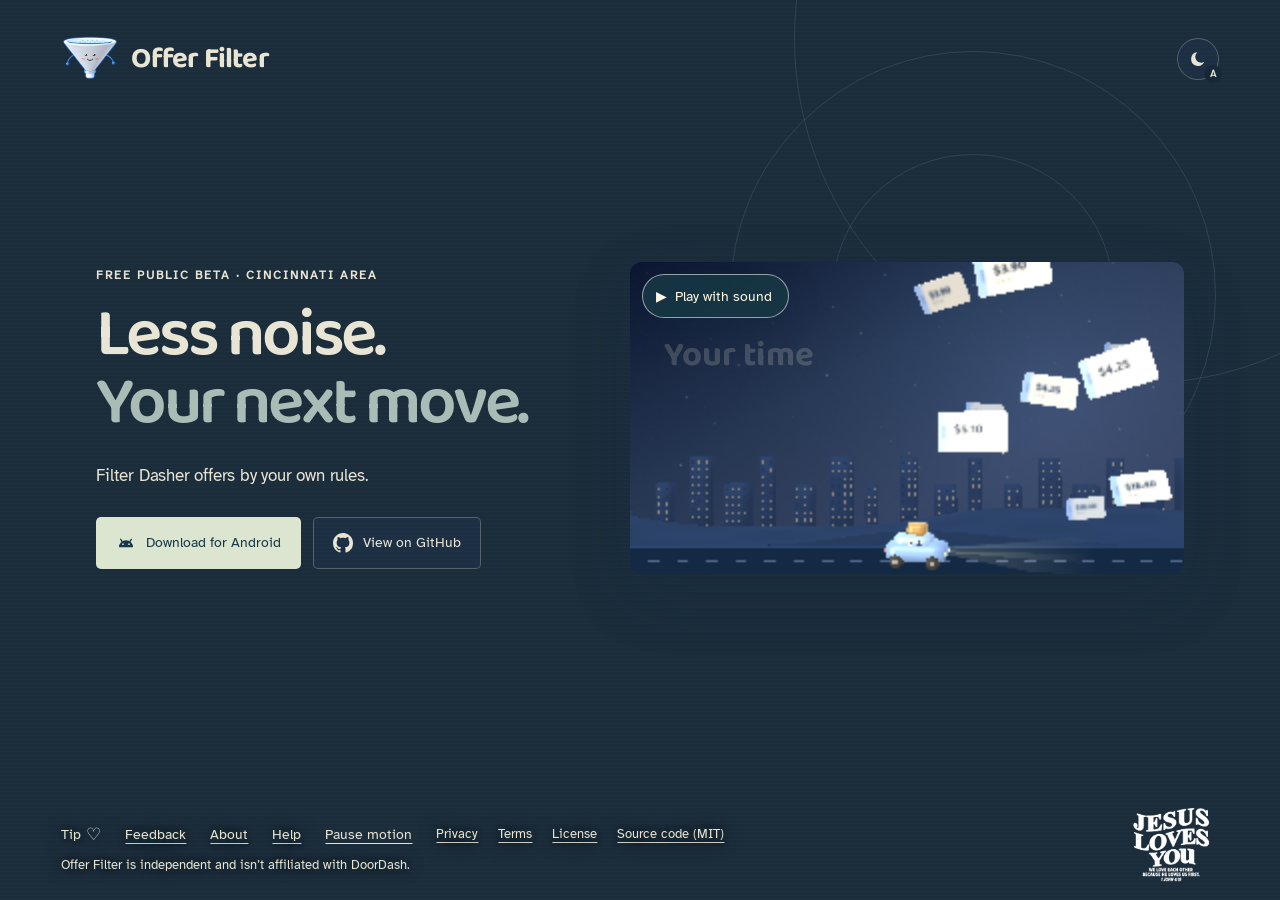
==== index.html @ 4f6131cc "Cache-buster 20261023-096 for 0.6.36 Co-Authored-By: Claude Opus 5.5 (1M context) <noreply@anthropic" ====
<!doctype html>
<html lang="en"><head><meta charset="UTF-8"><meta name="viewport" content="width=device-width,initial-scale=1">
<script>if(location.protocol==='http:'&&/(^|\.)offerfilter\.org$/.test(location.hostname))location.replace('https://offerfilter.org'+location.pathname+location.search+location.hash)</script>
<title>Offer Filter — free Android offer filter for Dashers · Cincinnati beta</title>
<meta name="description" content="Offer Filter is a free, open-source Android app for Dashers: set your minimums and it declines offers below them. Free public beta in the Cincinnati area. Independent; not affiliated with DoorDash.">
<link rel="canonical" href="https://offerfilter.org/">
<meta name="theme-color" content="#efe9db">
<meta property="og:type" content="website">
<meta property="og:site_name" content="Offer Filter">
<meta property="og:locale" content="en_US">
<meta property="og:url" content="https://offerfilter.org/">
<meta property="og:title" content="Offer Filter — a free Android offer filter for Dashers">
<meta property="og:description" content="Set your minimums and it declines Dasher offers below them. Free public beta in the Cincinnati area. Independent; not affiliated with DoorDash.">
<meta property="og:image" content="https://offerfilter.org/assets/film-poster-wide.jpg?v=20261023-096">
<meta property="og:image:type" content="image/jpeg">
<meta property="og:image:width" content="1920">
<meta property="og:image:height" content="1080">
<meta property="og:image:alt" content="The Offer Filter mascot beside its name, offerfilter.org, and a Jesus Loves You emblem.">
<meta name="twitter:card" content="summary_large_image">
<meta name="twitter:title" content="Offer Filter — a free Android offer filter for Dashers">
<meta name="twitter:description" content="Set your minimums and it declines Dasher offers below them. Free public beta in the Cincinnati area.">
<meta name="twitter:image" content="https://offerfilter.org/assets/film-poster-wide.jpg?v=20261023-096">
<meta name="twitter:image:alt" content="The Offer Filter mascot beside its name, offerfilter.org, and a Jesus Loves You emblem.">
<link rel="icon" type="image/png" sizes="32x32" href="assets/favicon-32.png?v=20261023-096"><link rel="icon" type="image/png" sizes="16x16" href="assets/favicon-16.png?v=20261023-096"><link rel="apple-touch-icon" sizes="180x180" href="assets/apple-touch-icon.png?v=20261023-096">
<link rel="preload" href="assets/baloo2-latin.woff2?v=20261023-096" as="font" type="font/woff2" crossorigin><link rel="preload" href="assets/atkinson-hyperlegible-latin.woff2?v=20261023-096" as="font" type="font/woff2" crossorigin><link rel="preload" as="image" href="assets/film-poster-wide.avif?v=20261023-096" type="image/avif" fetchpriority="high" media="(min-width: 601px)"><link rel="preload" as="image" href="assets/film-poster-square.avif?v=20261023-096" type="image/avif" fetchpriority="high" media="(max-width: 600px)">
<link rel="stylesheet" href="style.css?v=20261023-096"></head>
<body>
<script>/* The sky's choice (see page.js) before the first paint, so a night visit never flashes day; the browser's own bars follow. */var m="AUTO",h=new Date().getHours();try{m=localStorage.getItem("offerfilter.theme")||m}catch(e){}if(m==="NIGHT"||m==="SYSTEM"&&matchMedia("(prefers-color-scheme: dark)").matches||m==="AUTO"&&(h<6||h>=18)){document.body.classList.add("night");document.querySelector('meta[name="theme-color"]').content="#102032"}</script>
<main class="world" id="world">
  <canvas id="landscape" aria-hidden="true"></canvas>
  <div class="atmosphere" aria-hidden="true"><i></i><i></i><i></i></div>
  <header><a class="wordmark" href="#" aria-label="Offer Filter home"><img id="brand-mascot" src="assets/mascot-3d.webp?v=20261023-096" width="58" height="58" alt="" decoding="async"><span>Offer Filter</span></a><div class="top-right"><button class="sky-toggle" id="sky-toggle" aria-label="Sky" title="Sky"><svg class="sky-sun" viewBox="0 0 24 24" aria-hidden="true"><circle cx="12" cy="12" r="4" fill="currentColor"/><path d="M12 1v3m0 16v3M1 12h3m16 0h3M4 4l2 2m12 12 2 2M4 20l2-2M18 6l2-2" fill="none" stroke="currentColor" stroke-width="1.5"/></svg><svg class="sky-moon" viewBox="0 0 24 24" aria-hidden="true"><path fill="currentColor" d="M18.84 15.08A7.5 7.5 0 1 1 11.31 4.53A6.5 6.5 0 0 0 18.84 15.08z"/></svg><span class="sky-badge" aria-hidden="true"></span></button><p class="sky-toast" id="sky-toast" role="status" aria-live="polite"></p></div></header>
  <div class="hero-content">
  <section class="intro" aria-labelledby="headline"><p class="eyebrow hero-eyebrow">Free public beta · Cincinnati area</p><h1 id="headline">Less noise.<br><em>Your next move.</em></h1><p class="lede">Filter Dasher offers by your own rules.</p><div class="app-actions"><a id="download-open" class="primary" href="install/"><svg class="icon" viewBox="0 0 24 24" aria-hidden="true"><path fill="currentColor" fill-rule="evenodd" d="M3.6 17a8.4 8.4 0 0 1 16.8 0zM7.35 13.4a1.05 1.05 0 1 0 2.1 0a1.05 1.05 0 1 0-2.1 0zm7.2 0a1.05 1.05 0 1 0 2.1 0a1.05 1.05 0 1 0-2.1 0z"/><path d="M7.2 10.1 5.6 7.5m11.2 2.6 1.6-2.6" fill="none" stroke="currentColor" stroke-width="1.6" stroke-linecap="round"/></svg><span>Download for Android</span></a><a class="source-button" href="https://github.com/Dillxn/dasher-offer-filter" target="_blank" rel="noopener noreferrer"><svg class="icon" viewBox="0 0 16 16" aria-hidden="true"><path fill="currentColor" d="M8 0c4.42 0 8 3.58 8 8a8.013 8.013 0 0 1-5.45 7.59c-.4.08-.55-.17-.55-.38 0-.27.01-1.13.01-2.2 0-.75-.25-1.23-.54-1.48 1.78-.2 3.65-.88 3.65-3.95 0-.88-.31-1.59-.82-2.15.08-.2.36-1.02-.08-2.12 0 0-.67-.22-2.2.82-.64-.18-1.32-.27-2-.27-.68 0-1.36.09-2 .27-1.53-1.03-2.2-.82-2.2-.82-.44 1.1-.16 1.92-.08 2.12-.51.56-.82 1.28-.82 2.15 0 3.06 1.86 3.75 3.64 3.95-.23.2-.44.55-.51 1.07-.46.21-1.61.55-2.33-.66-.15-.24-.6-.83-1.23-.82-.67.01-.27.38.01.53.34.19.73.9.82 1.13.16.45.68 1.31 2.69.94 0 .67.01 1.3.01 1.49 0 .21-.15.45-.55.38A7.995 7.995 0 0 1 0 8c0-4.42 3.58-8 8-8Z"/></svg><span>View on GitHub</span></a></div></section>
  <section id="film-section" class="film-section" aria-label="Offer Filter film">
  <div class="film-stage" id="film-stage"><canvas id="film-canvas" role="img" aria-label="Offer Filter animated film" aria-describedby="film-transcript"></canvas><p class="film-cue" id="film-cue" aria-hidden="true" hidden></p><button id="film-play" class="film-play" aria-label="Play the Offer Filter film"><span aria-hidden="true">▶</span><b>Play film</b></button><div class="film-controls" id="film-controls" hidden><button type="button" data-act="toggle" aria-label="Play film"><svg viewBox="0 0 24 24" aria-hidden="true"><path class="i-play" d="M8 5.5v13l10.5-6.5z"/><path class="i-pause" d="M7 5h3.6v14H7zm6.4 0H17v14h-3.6z"/></svg></button><span class="film-time" id="film-time" aria-hidden="true">0:00 / 0:21</span><input id="film-seek" type="range" min="0" max="21" step="any" value="0" aria-label="Film position"><button type="button" data-act="captions" aria-pressed="false" aria-label="Captions"><span class="cc" aria-hidden="true">CC</span></button><button type="button" data-act="mute" aria-pressed="false" aria-label="Mute"><svg viewBox="0 0 24 24" aria-hidden="true"><path d="M4 9.2v5.6h3.6L12.5 19V5L7.6 9.2z"/><path class="i-sound" d="M15.2 8.6a4.6 4.6 0 0 1 0 6.8M17.6 6.3a7.9 7.9 0 0 1 0 11.4" fill="none" stroke="currentColor" stroke-width="1.8" stroke-linecap="round"/><path class="i-muted" d="m15.5 9.5 5 5m0-5-5 5" fill="none" stroke="currentColor" stroke-width="1.8" stroke-linecap="round"/></svg></button><button type="button" data-act="fullscreen" aria-label="Full screen"><svg viewBox="0 0 24 24" aria-hidden="true"><path class="i-enter" d="M4.5 9.5v-5h5m5 0h5v5m0 5v5h-5m-5 0h-5v-5" fill="none" stroke="currentColor" stroke-width="2"/><path class="i-exit" d="M9.5 4.5v5h-5m15 0h-5v-5m0 15v-5h5m-15 0h5v5" fill="none" stroke="currentColor" stroke-width="2"/></svg></button></div><noscript><video controls playsinline preload="none" poster="assets/film-poster-wide.jpg?v=20261023-096" width="1920" height="1080" aria-label="Offer Filter animated film"><source src="assets/offer-filter-landscape.mp4?v=20261023-096" type="video/mp4"><track kind="captions" src="assets/film-captions.vtt?v=20261023-096" srclang="en" label="English">Your browser cannot play this film. <a href="assets/offer-filter-landscape.mp4?v=20261023-096">Download the MP4.</a></video></noscript></div>
  <p id="film-transcript" class="visually-hidden">Narration: Your time matters. Set your minimums. Offer Filter declines the offers below them. You choose the good ones. See every offer in perspective. Find your next move. Free and open source. Picture: the Offer Filter app on a phone, drawn from its source with invented offers. A finger raises the per-mile minimum, three low offers are declined, a good one passes with an alert, its ticket opens from the skyline of recent offers, and at dawn the area map shows where offers paid best.</p>
  <audio id="film-audio" preload="none"><source src="assets/film-soundtrack.webm?v=20261023-096" type="audio/webm; codecs=opus"><source src="assets/film-soundtrack.m4a?v=20261023-096" type="audio/mp4"></audio>
</section>
  </div>
  <footer><div class="footer-text"><nav class="footer-links" aria-label="Support"><a id="tip-open" class="tip-link" href="#tip">Tip <span aria-hidden="true">♡</span></a><a id="feedback-open" class="quiet-link" href="#feedback">Feedback</a><a id="about-open" class="quiet-link" href="#about">About</a><a id="help-open" class="quiet-link" href="#help">Help</a><button id="motion-toggle" class="quiet-link" type="button" aria-pressed="false">Pause motion</button></nav><nav class="legal-links" aria-label="Legal and source"><a href="privacy/">Privacy</a><a href="terms/">Terms</a><a href="license/">License</a><a href="https://github.com/Dillxn/dasher-offer-filter">Source code (MIT)</a></nav><p class="independent">Offer Filter is independent and isn’t affiliated with DoorDash.</p></div><a class="signature" href="https://jesuslovesyou.xyz/" target="_blank" rel="noopener"><img src="assets/jesus-loves-you-emblem-560.png?v=20261023-096" crossorigin="anonymous" width="560" height="442" alt="Jesus Loves You. We love each other because He loves us first. 1 John 4:19."></a></footer>
</main>
<dialog id="tip-dialog" aria-labelledby="tip-title"><div class="dialog-top"><span class="eyebrow">Goodwill, always optional</span><button class="close" type="button" data-close aria-label="Close tips">×</button></div><div class="heart" aria-hidden="true">♡</div><h2 id="tip-title">A little thanks<br>goes a long way.</h2><p>If the app helps your day, you can leave Dillon a tip. The app stays free either way.</p><div class="tip-options"><a href="https://cash.app/$JesusLovesYou0808" target="_blank" rel="noopener"><b><svg class="pay-icon" viewBox="0 0 24 24" aria-hidden="true"><rect x="4" y="3" width="16" height="18" fill="#fff"/><path fill="#00D632" d="M23.59 3.475a5.1 5.1 0 00-3.05-3.05c-1.31-.42-2.5-.42-4.92-.42H8.36c-2.4 0-3.61 0-4.9.4a5.1 5.1 0 00-3.05 3.06C0 4.765 0 5.965 0 8.365v7.27c0 2.41 0 3.6.4 4.9a5.1 5.1 0 003.05 3.05c1.3.41 2.5.41 4.9.41h7.28c2.41 0 3.61 0 4.9-.4a5.1 5.1 0 003.06-3.06c.41-1.3.41-2.5.41-4.9v-7.25c0-2.41 0-3.61-.41-4.91zm-6.17 4.63l-.93.93a.5.5 0 01-.67.01 5 5 0 00-3.22-1.18c-.97 0-1.94.32-1.94 1.21 0 .9 1.04 1.2 2.24 1.65 2.1.7 3.84 1.58 3.84 3.64 0 2.24-1.74 3.78-4.58 3.95l-.26 1.2a.49.49 0 01-.48.39H9.63l-.09-.01a.5.5 0 01-.38-.59l.28-1.27a6.54 6.54 0 01-2.88-1.57v-.01a.48.48 0 010-.68l1-.97a.49.49 0 01.67 0c.91.86 2.13 1.34 3.39 1.32 1.3 0 2.17-.55 2.17-1.42 0-.87-.88-1.1-2.54-1.72-1.76-.63-3.43-1.52-3.43-3.6 0-2.42 2.01-3.6 4.39-3.71l.25-1.23a.48.48 0 01.48-.38h1.78l.1.01c.26.06.43.31.37.57l-.27 1.37c.9.3 1.75.77 2.48 1.39l.02.02c.19.2.19.5 0 .68z"/></svg>Cash App</b><span>$JesusLovesYou0808 ↗</span></a><a href="https://venmo.com/dillonriecke?txn=pay&amp;note=Thanks%20for%20Offer%20Filter" target="_blank" rel="noopener"><b><svg class="pay-icon" viewBox="0 0 24 24" aria-hidden="true"><rect width="24" height="24" rx="5.4" fill="#008CFF"/><path fill="#fff" d="M13.43 5.89C13.71 6.48 13.89 7.19 13.89 8.23C13.89 10.14 12.54 12.94 11.44 14.72L10.26 5.31L5.41 5.77L7.64 19.00L13.17 19.00C15.60 15.82 18.59 11.29 18.59 7.80C18.59 6.71 18.36 5.84 17.85 5.00L13.43 5.89Z"/></svg>Venmo</b><span>@dillonriecke ↗</span></a></div><p class="fine-print">Choose an amount in the payment app. Nothing is automatic, recurring, or counted per order.</p></dialog>
<dialog id="about-dialog" aria-labelledby="about-title"><div class="dialog-top"><span class="eyebrow">Offer Filter</span><button class="close" type="button" data-close aria-label="Close About">×</button></div><h2 id="about-title">You set the pace.</h2><p>Offer Filter is a free Android companion for Dashers. Set three minimums (pay per stop, pay per mile and pay per hour of Dasher’s time estimate) and, if you like, the most stops you’ll take. It declines offers below them and leaves the rest to you. One small companion for a long shift.</p><p>New in 0.6: Autopilot is on by default and moves how much of your minimums an offer must pay, from how often offers arrive, what they pay for your time and the acceptance-rate goal you choose. Offers it lets through below your minimums are always yours to decide. Offers you accept can raise learned minimums on top of yours, and Adopt makes them your own.</p><p>Free and open source under the MIT License. <a href="https://github.com/Dillxn/dasher-offer-filter">Source code (MIT)</a> · <a href="license/">License</a> · <a href="https://github.com/Dillxn/offer-filter-site">Website source</a>. Tips are always optional.</p><p>The film uses invented offers to show the idea. It isn’t a recording of a verified phone run, an earnings promise, or a claim about DoorDash’s offer algorithm.</p><p class="fine-print">A public beta, still being tested on real phones. Behavior can change with Android and Dasher updates. Offer Filter is independent and isn’t affiliated with DoorDash. No safety or accessibility certification is claimed.</p></dialog>
<dialog id="help-dialog" aria-labelledby="help-title"><div class="dialog-top"><span class="eyebrow">Android 15+ · public beta</span><button class="close" type="button" data-close aria-label="Close Help">×</button></div><h2 id="help-title">Start while parked.</h2><p>No account is needed to download the app, get its updates, or send feedback.</p><ol class="setup-steps"><li><a href="install/">Install Offer Filter</a>. The guide walks through Chrome’s download warning, Play Protect, Samsung’s Auto Blocker (on a Galaxy it can come first) and Android’s “Restricted setting” (on newer Galaxy phones, “App was denied access”).</li><li>Open Offer Filter and read the notice, including the acceptance-rate and account risks. Choose <strong>I understand and accept</strong> only if you agree.</li><li>Follow setup, one step at a time: <strong>Turn on screen reading</strong> (Android 13 and later blocks it the first time; setup then shows <strong>Allow restricted settings</strong>), <strong>Turn on background offers</strong>, <strong>Allow alerts</strong> and, if you like, the map’s location. Updates ask for <strong>Allow updates</strong> once one is ready. About a day later Android may remind you once that Offer Filter can view and control your screen; that’s expected.</li><li>Setup ends with <strong>Start with typical minimums</strong>: <strong>Start auto-decline</strong>, or <strong>Set my own</strong> and set three minimums on the constellation: pay per stop, pay per mile and pay per hour, plus max stops if you like. Autopilot is on already with pay first, its suggested goal, and the first time you turn auto-decline on with the mascot it asks once <strong>What matters more?</strong> Pay first (suggested), or protect your acceptance rate at 70% or more (a top tier) or 50% or more (a tier). Long-press its <strong>Auto</strong> chip to change that later, or tap it to turn Autopilot off. Dash in <strong>Earn per Offer</strong>; Earn by Time isn’t supported in this beta.</li><li>Drive with Dasher full screen and Offer Filter’s tab, or Google Maps or Waze full screen with Peek. Tap the tab to come back to Offer Filter; the same tab there goes back to Dasher.</li></ol><p>Peek waits for Dasher to show a background offer, and if one dings while your phone is locked, unlock within 40 seconds and it checks it. During a dash with auto-decline on, your screen doesn’t time out, whatever app is in front; it’s never woken or unlocked, and the power button still turns it off.</p><h3>Something isn’t right?</h3><p>In Offer Filter, tap the mascot on its home screen to pause: paused, Offer Filter still shows each offer’s score but taps nothing. Turn off Auto-accept if you turned it on, and use Dasher directly. To stop it reading Dasher, turn off Offer Filter’s accessibility and notification access in Android settings.</p><p><a id="help-feedback-open" class="secondary feedback-button" href="#feedback">Send feedback</a></p><p class="contact-line">A privacy, data deletion or security request that needs an answer? Email <a href="mailto:privacy@offerfilter.org">privacy@offerfilter.org</a>. Unlike feedback, email isn’t anonymous.</p><p class="fine-print">A beta, not a guarantee of reliability. Autopilot’s acceptance-rate goal is a best effort, not a promise. Never handle your phone while driving. <a href="privacy/">Privacy</a> · <a href="terms/">Terms</a> · <a href="license/">License</a></p></dialog>
<dialog id="feedback-dialog" aria-labelledby="feedback-title" aria-describedby="feedback-intro"><div class="dialog-top"><span class="eyebrow">No account needed</span><button class="close" type="button" data-close aria-label="Close feedback">×</button></div><h2 id="feedback-title">Tell us what happened.</h2><p id="feedback-intro">No account needed: no name, no email. Please leave out customer names, addresses, and any payment, account or password details. There’s no reply address, so we can’t answer directly.</p><form id="feedback-form" class="feedback-form" novalidate><label for="feedback-category">Type</label><select id="feedback-category" name="category"><option value="general">General</option><option value="bug">Something went wrong</option><option value="update">Installing or updating</option><option value="ux">Setup or ease of use</option><option value="feature">An idea</option><option value="privacy">Privacy</option><option value="other">Other</option></select><label for="feedback-message">Message</label><textarea id="feedback-message" name="message" maxlength="4000" rows="6" required aria-describedby="feedback-hint feedback-count" placeholder="What happened, and what did you expect?"></textarea><p class="feedback-meta"><span id="feedback-hint">Your phone model and Android version help.</span><span id="feedback-count">0 / 4,000</span></p><button id="feedback-submit" class="primary feedback-submit" type="submit">Send feedback</button><p id="feedback-status" class="feedback-status" role="status" aria-live="polite"></p></form><p class="fine-print">The site sends only the type and message above, marked as coming from the website. Feedback is kept for 90 days. It may be reviewed by the developer with the help of AI assistants such as Anthropic’s Claude or OpenAI’s ChatGPT/Codex. Your IP address isn’t stored with your feedback, though Supabase and network providers handle ordinary connection data. <a href="privacy/#this-website">Privacy</a></p></dialog>
<script src="scene.js?v=20261023-096"></script><script src="player.js?v=20261023-096"></script><script src="page.js?v=20261023-096"></script>
</body></html>
---- style.css ----
@font-face{font-family:"Baloo 2";src:url(assets/baloo2-latin.woff2?v=20261023-096) format("woff2");font-weight:400 800;font-display:swap;unicode-range:U+0000-00FF,U+0131,U+0152-0153,U+02BB-02BC,U+02C6,U+02DA,U+02DC,U+2000-206F,U+2074,U+20AC,U+2122,U+2190-2199,U+2212,U+2215,U+FEFF,U+FFFD}
@font-face{font-family:"Atkinson Hyperlegible";src:url(assets/atkinson-hyperlegible-latin.woff2?v=20261023-096) format("woff2");font-weight:400;font-display:swap;unicode-range:U+0000-00FF,U+0131,U+0152-0153,U+02BB-02BC,U+02C6,U+02DA,U+02DC,U+2000-206F,U+2074,U+20AC,U+2122,U+2190-2199,U+2212,U+2215,U+FEFF,U+FFFD}
/* Roboto draws the app's own words inside the film's phone; no element uses it, so it loads only when the film does. */
@font-face{font-family:Roboto;src:url(assets/roboto-latin-400.woff2?v=20261023-096) format("woff2");font-weight:400;font-display:swap;unicode-range:U+0000-00FF,U+0131,U+0152-0153,U+02BB-02BC,U+02C6,U+02DA,U+02DC,U+2000-206F,U+2074,U+20AC,U+2122,U+2190-2199,U+2212,U+2215,U+FEFF,U+FFFD}
@font-face{font-family:Roboto;src:url(assets/roboto-latin-500.woff2?v=20261023-096) format("woff2");font-weight:500;font-display:swap;unicode-range:U+0000-00FF,U+0131,U+0152-0153,U+02BB-02BC,U+02C6,U+02DA,U+02DC,U+2000-206F,U+2074,U+20AC,U+2122,U+2190-2199,U+2212,U+2215,U+FEFF,U+FFFD}
*{box-sizing:border-box}
html{color-scheme:light}
html:has(>body.night){color-scheme:dark}
body{margin:0;background:#ece7dc;color:#263d46;font-family:"Atkinson Hyperlegible",Arial,sans-serif;--ink:#233f48;--line:rgba(34,62,73,.22);--halo:#dfe0cf}
button,a{-webkit-tap-highlight-color:transparent}
button{font:inherit;color:inherit;cursor:pointer}
a{color:inherit}
:focus-visible{outline:3px solid #1b3640;outline-offset:3px;box-shadow:0 0 0 3px #fffaf0}
.night :focus-visible{outline-color:#ffe2a8;box-shadow:0 0 0 3px #142231}
button:disabled{cursor:wait}
.visually-hidden{position:absolute;width:1px;height:1px;margin:-1px;padding:0;overflow:hidden;clip-path:inset(50%);white-space:nowrap;border:0}

/* One illustrated world: the scenery canvas behind a header, a single hero and the footer. */
.world{position:relative;isolation:isolate;overflow:hidden;display:flex;flex-direction:column;min-height:100vh;min-height:100svh;padding:30px 4.8% 18px;background:#e7e7dd}
#landscape{position:absolute;inset:0;width:100%;height:100%;z-index:-2;opacity:0;transition:opacity .9s ease}
#landscape.drawn{opacity:1}
/* The scenery's paper grain: faint lines every 4 px, a still layer over the moving picture. */
.world::before{content:"";position:absolute;inset:0;z-index:-1;pointer-events:none;background:repeating-linear-gradient(to bottom,transparent 0 3px,rgba(116,105,81,.06) 3px 4px)}
.atmosphere{position:absolute;inset:0;z-index:-1;pointer-events:none;overflow:hidden;mix-blend-mode:soft-light}
.atmosphere i{position:absolute;border:1px solid rgba(255,255,255,.36);border-radius:50%;animation:drift 16s ease-in-out infinite}
.atmosphere i:nth-child(1){width:54vw;height:54vw;right:-16vw;top:-24vw}
.atmosphere i:nth-child(2){width:38vw;height:38vw;right:5vw;top:4vw;animation-delay:-5s}
.atmosphere i:nth-child(3){width:22vw;height:22vw;right:13vw;top:12vw;animation-delay:-11s}
@keyframes drift{50%{transform:translate3d(-1.5vw,2vw,0) scale(1.035)}}
.motion-paused .atmosphere i{animation-play-state:paused}

header{position:relative;z-index:2;flex:none;display:flex;align-items:center;justify-content:space-between}
.wordmark{display:flex;align-items:center;gap:12px;text-decoration:none;font-family:"Baloo 2",Arial,sans-serif;font-size:29px;font-weight:700;letter-spacing:-.8px}
.wordmark img{width:58px;height:58px;flex:none}
.top-right{position:relative;display:flex;align-items:center;gap:26px}
/* The sky button, as the app's: the sky's own sun or moon shows through it (its own icons stand in without the 3D sky),
   and a small badge marks Auto (A) and System (S). */
.sky-toggle{position:relative;width:42px;height:42px;display:grid;place-items:center;padding:0;background:rgba(250,246,235,.42);border:1px solid var(--line);border-radius:50%;transition:transform .35s,background .35s,box-shadow .35s}
.sky-toggle:hover{transform:rotate(12deg) scale(1.06)}
.sky-toggle svg{grid-area:1/1;width:22px;height:22px;transition:opacity .9s ease}
.sky-moon,.night .sky-sun{display:none}
.night .sky-moon{display:block}
.sky-3d .sky-toggle{background:transparent}
.sky-3d .sky-toggle svg{opacity:0}
.sky-3d .sky-toggle:hover{transform:none;box-shadow:0 0 0 6px rgba(255,236,190,.28)}
.night.sky-3d .sky-toggle{background:transparent}
.night.sky-3d .sky-toggle:hover{box-shadow:0 0 0 6px rgba(233,221,184,.16)}
.sky-badge{position:absolute;right:-4px;bottom:-4px;display:none;min-width:18px;height:18px;padding:0 4px;border:1px solid var(--line);border-radius:9px;background:#efe9db;color:var(--ink);font:700 10px/16px "Atkinson Hyperlegible",Arial,sans-serif;text-align:center}
.sky-toggle[data-mode=AUTO] .sky-badge,.sky-toggle[data-mode=SYSTEM] .sky-badge{display:block}
.sky-toggle[data-mode=AUTO] .sky-badge::before{content:"A"}
.sky-toggle[data-mode=SYSTEM] .sky-badge::before{content:"S"}
.sky-toast{position:absolute;right:0;top:calc(100% + 10px);z-index:3;margin:0;padding:6px 12px;border-radius:14px;background:rgba(22,40,52,.9);color:#fff8e5;font-size:13px;white-space:nowrap;opacity:0;transform:translateY(-4px);transition:opacity .3s,transform .3s;pointer-events:none}
.sky-toast.shown{opacity:1;transform:none}

/* The gaps round the hero shrink with the window's height, so a laptop's screen holds the whole page. */
.hero-content{position:relative;display:grid;grid-template-columns:minmax(0,.93fr) minmax(0,1.1fr);gap:6%;align-items:center;flex:1;width:94%;max-width:1540px;margin:70px auto 105px;margin:clamp(16px,6svh - 8px,70px) auto clamp(56px,14svh - 12px,105px)}
.intro h1{font-family:"Baloo 2",'Trebuchet MS',sans-serif;font-size:clamp(52px,5.3vw,84px);line-height:.99;font-weight:600;letter-spacing:-3.2px;margin:0 0 25px;text-wrap:balance}
.intro h1 em{font-style:normal;color:#5a777a}
.lede{font-size:17px;line-height:1.6;max-width:455px;letter-spacing:-.2px;margin:0 0 28px}
.intro .hero-eyebrow{margin:0 0 18px;font-size:12px;letter-spacing:2px;line-height:1.5}
.app-actions{display:flex;flex-wrap:wrap;align-items:center;gap:12px}
.icon{flex:none;width:20px;height:20px}
.primary{position:relative;overflow:hidden;display:flex;align-items:center;justify-content:center;gap:10px;min-height:44px;background:var(--ink);color:#fff8e5;border:1px solid transparent;padding:15px 19px;border-radius:5px;font-size:14px;line-height:1.4;box-shadow:0 3px 0 rgba(11,44,55,.09);transition:transform .25s,background .25s,box-shadow .25s}
.primary:before{content:"";position:absolute;inset:-50%;background:linear-gradient(110deg,transparent 35%,rgba(255,255,255,.18) 50%,transparent 65%);transform:translateX(-70%);transition:transform .65s}
.primary:hover{transform:translateY(-3px);background:#305665;box-shadow:0 12px 26px rgba(11,44,55,.14)}
.primary:hover:before{transform:translateX(70%)}
/* The download is a link to the install guide, so it works without JavaScript. */
a.primary{text-decoration:none}
/* The second action: the same size as the first, quieter, on the sky's glass. */
.source-button{display:inline-flex;align-items:center;gap:10px;min-height:44px;max-width:100%;padding:15px 19px;border:1px solid var(--line);border-radius:5px;background:rgba(250,246,235,.5);color:inherit;font-size:14px;line-height:1.4;text-decoration:none;transition:transform .25s,background .25s,box-shadow .25s}
.source-button:hover{transform:translateY(-3px);background:rgba(250,246,235,.82);box-shadow:0 12px 26px rgba(11,44,55,.1)}

/* The film plays live in a canvas; until it is drawn, its closing frame stands in as a picture (AVIF, or WebP where
   image-set() cannot choose by type), which steps out once the film has faded in (`bare`), or behind the MP4, so that
   nothing shows through the rounded corners' soft edge as a rim. */
.film-section{position:relative;min-width:0;scroll-margin-top:24px}
.film-stage{position:relative;container-type:inline-size;aspect-ratio:16/9;width:100%;overflow:hidden;border-radius:12px;background:url(assets/film-poster-wide.webp?v=20261023-096) center/cover no-repeat,linear-gradient(160deg,#d6e5e6,#efdfbd 55%,#f6b585);background-image:image-set(url(assets/film-poster-wide.avif?v=20261023-096) type("image/avif"),url(assets/film-poster-wide.webp?v=20261023-096) type("image/webp")),linear-gradient(160deg,#d6e5e6,#efdfbd 55%,#f6b585);box-shadow:0 22px 65px #16364426}
.film-stage canvas{display:block;width:100%;height:100%;opacity:0;transition:opacity .8s ease}
.film-stage.live canvas{opacity:1}
.film-stage.bare,.film-stage.film-video{background:none}
.film-stage video{position:absolute;inset:0;z-index:3;display:block;width:100%;height:100%;object-fit:contain;background:#0b1725}
.film-video video{z-index:auto}
.film-stage video:focus-visible{outline-offset:-4px}
.film-stage.playing:not(.controls-on){cursor:none}
.film-stage:fullscreen{aspect-ratio:auto;width:100%;height:100%;border-radius:0;background:#0b1725}
.film-stage:-webkit-full-screen{aspect-ratio:auto;width:100%;height:100%;border-radius:0;background:#0b1725}
.film-play{position:absolute;left:12px;top:12px;z-index:2;display:flex;align-items:center;gap:8px;min-height:44px;padding:10px 16px 10px 13px;border-radius:60px;border:1px solid #ffffff8a;background:#163644e8;color:#fff8e5;box-shadow:0 8px 32px #08253538;font-size:14px;white-space:nowrap;transition:transform .25s,background .25s}
.film-play:hover{transform:translateY(-2px);background:#1d4556f0}
.film-play[hidden]{display:none}
.film-play span{font-size:14px}
.film-play b{font-weight:400}
.film-controls{position:absolute;left:0;right:0;bottom:0;z-index:2;display:flex;align-items:center;gap:2px;padding:30px 8px 6px;background:linear-gradient(rgba(6,16,28,0),rgba(6,16,28,.66));color:#fff8e5;opacity:0;transition:opacity .25s}
.film-controls[hidden]{display:none}
.controls-on .film-controls{opacity:1}
.film-controls button{flex:none;display:grid;place-items:center;width:44px;height:44px;padding:0;border:0;border-radius:50%;background:transparent}
.film-controls button:hover{background:rgba(255,248,229,.16)}
.film-controls button:disabled{cursor:default;opacity:.45}
.film-controls button[hidden]{display:none}
.film-controls button:focus-visible,#film-seek:focus-visible{outline-offset:-2px}
.film-controls svg{width:22px;height:22px;fill:currentColor}
.i-pause,.is-playing .i-play,.i-muted,[aria-pressed=true] .i-sound,.i-exit,.is-full .i-enter{display:none}
.is-playing .i-pause,[aria-pressed=true] .i-muted,.is-full .i-exit{display:inline}
.cc{padding:3px 4px;border:1.6px solid currentColor;border-radius:4px;font-size:11px;font-weight:700;line-height:1;letter-spacing:.5px;opacity:.8}
[aria-pressed=true] .cc{opacity:1;background:#fff8e5;color:#163644}
.film-time{flex:none;padding:0 6px;font-size:12px;font-variant-numeric:tabular-nums;white-space:nowrap;opacity:.92}
#film-seek{--progress:0%;flex:1;min-width:48px;height:28px;margin:0 6px;background:transparent;-webkit-appearance:none;appearance:none;cursor:pointer}
#film-seek::-webkit-slider-runnable-track{height:4px;border-radius:2px;background:linear-gradient(90deg,#fff8e5 var(--progress),rgba(255,248,229,.32) var(--progress))}
#film-seek::-webkit-slider-thumb{-webkit-appearance:none;width:14px;height:14px;margin-top:-5px;border:0;border-radius:50%;background:#fff8e5}
#film-seek::-moz-range-track{height:4px;border-radius:2px;background:rgba(255,248,229,.32)}
#film-seek::-moz-range-progress{height:4px;border-radius:2px;background:#fff8e5}
#film-seek::-moz-range-thumb{width:14px;height:14px;border:0;border-radius:50%;background:#fff8e5}
.film-cue{position:absolute;left:50%;bottom:56px;bottom:clamp(54px,12cqi,96px);z-index:1;transform:translateX(-50%);width:max-content;max-width:88%;margin:0;padding:.28em .65em .34em;border-radius:6px;background:rgba(6,16,28,.82);color:#fff;font-size:16px;font-size:clamp(14px,3cqi,32px);line-height:1.3;text-align:center}
.film-cue[hidden]{display:none}
@container (max-width:420px){.film-time{display:none}}
/* Links over the scenery keep a soft halo of ground color, so the road, trees and car never cross the type. */
.footer-links,.legal-links,footer .independent{text-shadow:0 0 4px var(--halo),0 0 10px var(--halo),0 0 18px var(--halo)}

/* The links at the left, the legal and source links beside them and the independence line under them; the signature
   in the row's right corner, as a painter signs a picture (centred under the links on phones). */
footer{position:relative;z-index:1;flex:none;display:flex;align-items:center;justify-content:space-between;gap:16px}
.footer-text{display:flex;align-items:center;flex-wrap:wrap;gap:0 24px;min-width:0}
.footer-links{display:flex;align-items:center;justify-content:flex-start;flex-wrap:wrap;gap:8px 24px}
.legal-links{display:flex;align-items:center;flex-wrap:wrap;gap:0 20px}
.legal-links a{display:inline-flex;align-items:center;min-height:44px;font-size:13px;text-underline-offset:4px}
footer .independent{flex-basis:100%;margin:0;font-size:13px;line-height:1.5}
.tip-link,.quiet-link{display:inline-flex;align-items:center;min-height:44px;padding:8px 0;border:0;background:transparent;font-size:14px}
.tip-link{text-decoration:none}
.tip-link span{font-size:17px;margin-left:5px}
/* Full-strength text: faded, the links fell below 4.5:1 over the halo. */
.quiet-link{text-decoration:underline;text-underline-offset:4px}
.signature{position:relative;flex:none;display:flex;justify-content:center;width:min(96px,100%);margin:0;--signature-ink:#36594b}
.signature img{display:block;width:100%;height:auto;filter:brightness(.58)}
/* Tint the original alpha; keep the image and full alt text as the no-mask fallback. */
@supports (mask-image:url("")) or (-webkit-mask-image:url("")){.signature::before{content:"";position:absolute;inset:0;background:var(--signature-ink);-webkit-mask:url(assets/jesus-loves-you-emblem-560.png?v=20261023-096) center/contain no-repeat;mask:url(assets/jesus-loves-you-emblem-560.png?v=20261023-096) center/contain no-repeat}.signature img{opacity:0}}

/* Dialogs: one quiet card, light by day and deep blue at night. */
dialog{--card:#f6f1e6;--card-ink:#233f48;--card-line:#233f4833;background:var(--card);color:var(--card-ink);border:0;padding:30px;width:min(460px,calc(100% - 32px));max-height:calc(100svh - 32px);border-radius:12px;box-shadow:0 24px 130px #0a18265c;overscroll-behavior:contain}
dialog::backdrop{background:#101f35b8;backdrop-filter:blur(12px)}
.dialog-top{display:flex;justify-content:space-between;align-items:center;margin-bottom:14px}
.eyebrow{display:flex;align-items:center;gap:9px;margin:0;font-size:11px;letter-spacing:1.6px;font-weight:700;text-transform:uppercase}
.close{width:44px;height:44px;flex:none;border:1px solid var(--card-line);background:transparent;border-radius:50%;font-size:24px;line-height:1}
dialog h2{font-family:"Baloo 2",sans-serif;font-size:38px;font-weight:600;letter-spacing:-1px;line-height:1.05;margin:16px 0}
dialog p{font-size:14px;line-height:1.6}
.fine-print{font-size:13px;line-height:1.55}
.secondary{display:inline-flex;align-items:center;min-height:44px;padding:11px 15px;border:1px solid var(--card-line);border-radius:5px;font-size:14px;text-decoration:none}
.tip-options{display:grid;gap:10px;margin:25px 0}
.tip-options a{display:flex;justify-content:space-between;gap:8px;padding:18px;background:#e8e9dd;border-radius:6px;text-decoration:none;font-size:14px}
.tip-options a:first-child{background:#d6e9c8}
.tip-options a:last-child{background:#d8e6f2}
.tip-options a:hover{filter:brightness(.96)}
.tip-options span{font-size:13px}
.tip-options b{display:inline-flex;align-items:center;gap:10px}.pay-icon{flex:none;width:22px;height:22px}
.heart{font-family:serif;font-size:64px;line-height:1;color:#bd7563}
#help-dialog{width:min(620px,calc(100% - 32px))}
#help-dialog p,.setup-steps{font-size:16px;line-height:1.6}
#help-dialog h3{font-size:20px;margin:24px 0 8px}
.setup-steps{padding-left:24px}
.setup-steps li{margin-bottom:14px}
/* Help: the one private address, for privacy, deletion and security requests. */
#help-dialog .contact-line{margin-top:8px}
/* Accountless beta feedback; plain form controls, no decorative card or pill treatment. */
#feedback-dialog{width:min(560px,calc(100% - 32px))}
.feedback-form{display:grid;gap:10px;margin:22px 0 10px}
.feedback-form label{font-size:12px;font-weight:700;letter-spacing:.4px}
.feedback-form select,.feedback-form textarea{width:100%;border:1px solid #6f8287;border-radius:5px;background:#fffdf7;color:var(--card-ink);font:inherit;font-size:15px;padding:12px;line-height:1.45}
.feedback-form textarea{resize:vertical;min-height:132px}
.feedback-submit{justify-content:center;width:max-content;margin-top:4px}
.feedback-status{min-height:24px;margin:2px 0 0;font-size:14px;font-weight:700}
.feedback-status[data-kind=error]{color:#9b2c1f}.feedback-status[data-kind=success]{color:#1f5b3a}
.feedback-meta{display:flex;justify-content:space-between;flex-wrap:wrap;gap:4px 12px;margin:-2px 0 0;font-size:13px;line-height:1.5}
#feedback-count{font-variant-numeric:tabular-nums}
#feedback-count.near-limit{color:#8a4b00;font-weight:700}
.feedback-form textarea[aria-invalid=true]{border-color:#9b2c1f;box-shadow:0 0 0 1px #9b2c1f}
.feedback-button{background:transparent;cursor:pointer}

/* Night sky. */
body.night{--ink:#d9dfd0;--halo:#1d3036;color:#e9e5d5}
.night .intro h1 em{color:#a9bcb6}
.night .primary{background:#dbe5cf;color:#17374a}
.night .primary:hover{background:#eef4e6}
.night .sky-toggle{background:#21344a88;border-color:#d7dec54a}
.night .sky-badge{background:#172737}
.night .world{background:#1b2c3b}
.night .source-button{background:#21344a99;border-color:#d7dec54a}
.night .source-button:hover{background:#2a425acc}
.night .signature{--signature-ink:#fff}
.night .signature img{filter:brightness(0) invert(1)}
.night dialog{--card:#172737;--card-ink:#e9e5d5;--card-line:#d7dec54a}
.night .tip-options a{background:#22384a}
.night .tip-options a:first-child{background:#24402f}
.night .tip-options a:last-child{background:#1f3550}
.night .heart{color:#e2a08e}
.night .feedback-form select,.night .feedback-form textarea{background:#21344a;color:#f7f0df;border-color:#8fa3a8}
.night .feedback-status[data-kind=error]{color:#ffb4a2}.night .feedback-status[data-kind=success]{color:#a8e0b5}
.night #feedback-count.near-limit{color:#ffd08a}

@media(min-width:1700px){.hero-content{gap:8%;width:88%;margin-top:90px;margin-bottom:130px;margin-top:clamp(16px,9svh - 8px,90px);margin-bottom:clamp(56px,15svh - 12px,130px)}}
@media(max-width:1050px){.hero-content{gap:4%;width:100%}.intro h1{font-size:clamp(48px,5.5vw,65px)}.lede{font-size:15px}.primary,.source-button{font-size:13px;padding:14px 16px}}
@media(max-width:850px){.world{padding:22px 6% 20px}footer{display:block}.footer-text,.footer-links,.legal-links{justify-content:center}footer .independent{text-align:center}.signature{width:min(144px,100%);margin:24px auto 12px}.wordmark{font-size:26px;gap:9px}.wordmark img{width:51px;height:51px}.hero-content{grid-template-columns:minmax(0,1fr);gap:36px;max-width:590px;margin:40px auto 90px}.intro h1{font-size:clamp(51px,9vw,72px);letter-spacing:-2.6px;margin-bottom:18px}.lede{font-size:16px;max-width:440px;line-height:1.55;margin-bottom:22px}.primary,.source-button{font-size:14px;padding:15px 18px}.footer-links{gap:8px 20px}.atmosphere i:nth-child(1){width:90vw;height:90vw}.atmosphere i:nth-child(2){width:70vw;height:70vw}}
@media(max-width:600px){.film-stage{aspect-ratio:1;background-image:url(assets/film-poster-square.webp?v=20261023-096),linear-gradient(160deg,#d6e5e6,#efdfbd 55%,#f6b585);background-image:image-set(url(assets/film-poster-square.avif?v=20261023-096) type("image/avif"),url(assets/film-poster-square.webp?v=20261023-096) type("image/webp")),linear-gradient(160deg,#d6e5e6,#efdfbd 55%,#f6b585)}.app-actions>*{flex:1 1 auto}}
@media(max-width:480px){.world{padding-left:7%;padding-right:7%}.wordmark{font-size:24px}.wordmark img{width:46px;height:46px}.sky-toggle{width:44px;height:44px}.hero-content{margin-top:34px;margin-bottom:70px;gap:32px}.intro h1{font-size:clamp(46px,12vw,58px);letter-spacing:-2px;line-height:1.04}.lede{font-size:15px}.primary,.source-button{font-size:14px;padding:14px 16px}.tip-options a{padding:15px 11px}.intro .hero-eyebrow{font-size:11px;letter-spacing:1.6px;margin-bottom:14px}}
/* The page arrives gently (from its first frame on, its words already show, only fainter and a little lower), and
   turns with the sky: while page.js marks a change of sky, colors ease over the sky's own sunset or sunrise. */
@media(prefers-reduced-motion:no-preference){
header,.intro>*,.film-section,footer{animation:arrive .9s cubic-bezier(.2,.7,.2,1) backwards}
header{animation-delay:.05s}.hero-eyebrow{animation-delay:.1s}.intro h1{animation-delay:.15s}.lede{animation-delay:.25s}.app-actions{animation-delay:.33s}.film-section{animation-delay:.4s}footer{animation-delay:.5s}
.turning body,.turning body *{transition:color .45s ease-in-out .5s,background-color 1s ease-in-out .2s,border-color 1s ease-in-out .2s,text-shadow 1s ease-in-out .2s,box-shadow 1s ease-in-out .2s!important}
.turning .signature::before{transition:background-color .45s ease-in-out .5s}
}
@keyframes arrive{from{opacity:.4;transform:translateY(16px)}}
@media(prefers-reduced-motion:reduce){*{scroll-behavior:auto!important;transition:none!important}.atmosphere i{animation:none!important}}
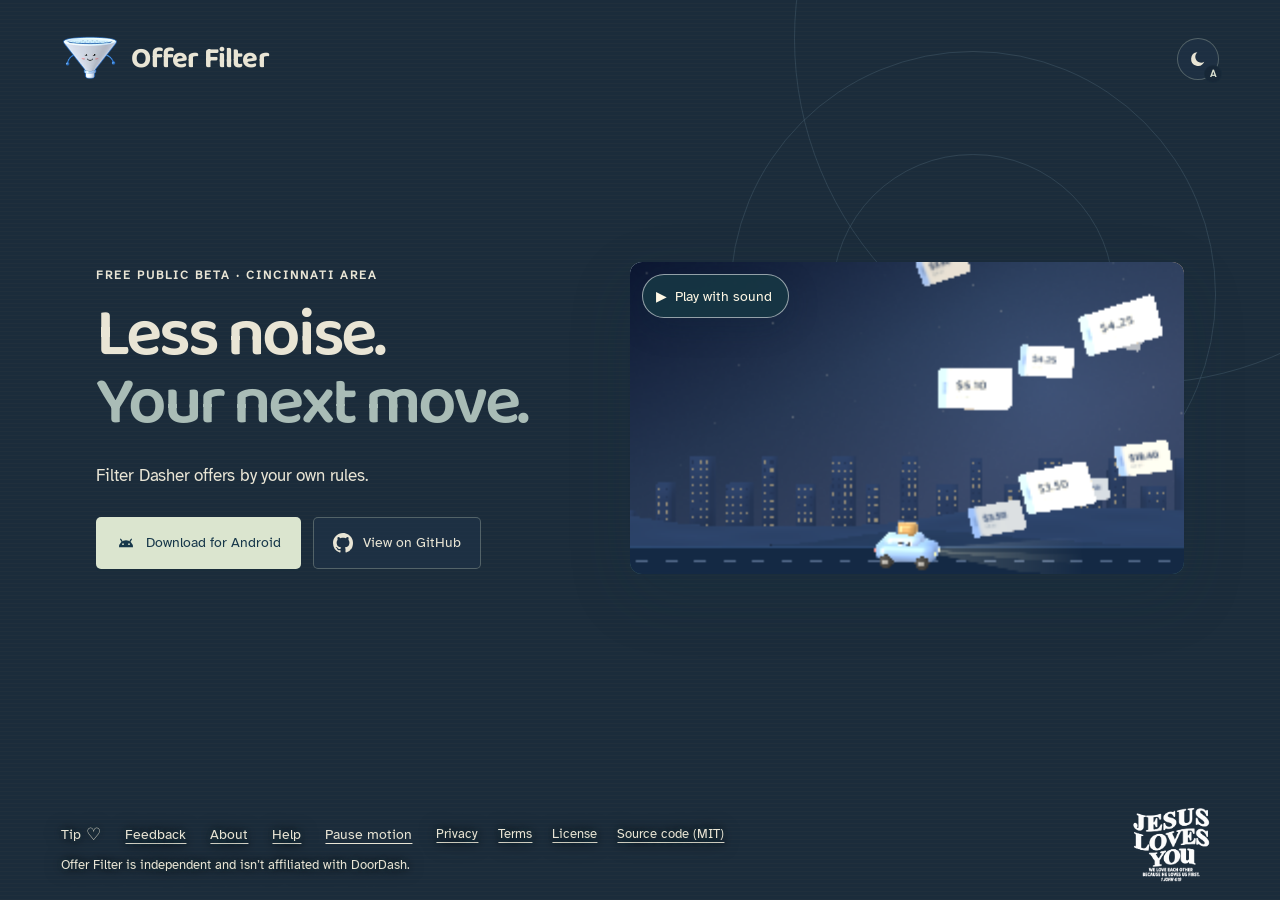
==== commit b90c0536: "Cache-buster 20261023-097 for 0.6.37 Co-Authored-By: Claude Opus 5.5 (1M context) <noreply@anthropic" ====
--- a/index.html
+++ b/index.html
@@ -11,7 +11,7 @@
 <meta property="og:url" content="https://offerfilter.org/">
 <meta property="og:title" content="Offer Filter — a free Android offer filter for Dashers">
 <meta property="og:description" content="Set your minimums and it declines Dasher offers below them. Free public beta in the Cincinnati area. Independent; not affiliated with DoorDash.">
-<meta property="og:image" content="https://offerfilter.org/assets/film-poster-wide.jpg?v=20261023-096">
+<meta property="og:image" content="https://offerfilter.org/assets/film-poster-wide.jpg?v=20261023-097">
 <meta property="og:image:type" content="image/jpeg">
 <meta property="og:image:width" content="1920">
 <meta property="og:image:height" content="1080">
@@ -19,30 +19,30 @@
 <meta name="twitter:card" content="summary_large_image">
 <meta name="twitter:title" content="Offer Filter — a free Android offer filter for Dashers">
 <meta name="twitter:description" content="Set your minimums and it declines Dasher offers below them. Free public beta in the Cincinnati area.">
-<meta name="twitter:image" content="https://offerfilter.org/assets/film-poster-wide.jpg?v=20261023-096">
+<meta name="twitter:image" content="https://offerfilter.org/assets/film-poster-wide.jpg?v=20261023-097">
 <meta name="twitter:image:alt" content="The Offer Filter mascot beside its name, offerfilter.org, and a Jesus Loves You emblem.">
-<link rel="icon" type="image/png" sizes="32x32" href="assets/favicon-32.png?v=20261023-096"><link rel="icon" type="image/png" sizes="16x16" href="assets/favicon-16.png?v=20261023-096"><link rel="apple-touch-icon" sizes="180x180" href="assets/apple-touch-icon.png?v=20261023-096">
-<link rel="preload" href="assets/baloo2-latin.woff2?v=20261023-096" as="font" type="font/woff2" crossorigin><link rel="preload" href="assets/atkinson-hyperlegible-latin.woff2?v=20261023-096" as="font" type="font/woff2" crossorigin><link rel="preload" as="image" href="assets/film-poster-wide.avif?v=20261023-096" type="image/avif" fetchpriority="high" media="(min-width: 601px)"><link rel="preload" as="image" href="assets/film-poster-square.avif?v=20261023-096" type="image/avif" fetchpriority="high" media="(max-width: 600px)">
-<link rel="stylesheet" href="style.css?v=20261023-096"></head>
+<link rel="icon" type="image/png" sizes="32x32" href="assets/favicon-32.png?v=20261023-097"><link rel="icon" type="image/png" sizes="16x16" href="assets/favicon-16.png?v=20261023-097"><link rel="apple-touch-icon" sizes="180x180" href="assets/apple-touch-icon.png?v=20261023-097">
+<link rel="preload" href="assets/baloo2-latin.woff2?v=20261023-097" as="font" type="font/woff2" crossorigin><link rel="preload" href="assets/atkinson-hyperlegible-latin.woff2?v=20261023-097" as="font" type="font/woff2" crossorigin><link rel="preload" as="image" href="assets/film-poster-wide.avif?v=20261023-097" type="image/avif" fetchpriority="high" media="(min-width: 601px)"><link rel="preload" as="image" href="assets/film-poster-square.avif?v=20261023-097" type="image/avif" fetchpriority="high" media="(max-width: 600px)">
+<link rel="stylesheet" href="style.css?v=20261023-097"></head>
 <body>
 <script>/* The sky's choice (see page.js) before the first paint, so a night visit never flashes day; the browser's own bars follow. */var m="AUTO",h=new Date().getHours();try{m=localStorage.getItem("offerfilter.theme")||m}catch(e){}if(m==="NIGHT"||m==="SYSTEM"&&matchMedia("(prefers-color-scheme: dark)").matches||m==="AUTO"&&(h<6||h>=18)){document.body.classList.add("night");document.querySelector('meta[name="theme-color"]').content="#102032"}</script>
 <main class="world" id="world">
   <canvas id="landscape" aria-hidden="true"></canvas>
   <div class="atmosphere" aria-hidden="true"><i></i><i></i><i></i></div>
-  <header><a class="wordmark" href="#" aria-label="Offer Filter home"><img id="brand-mascot" src="assets/mascot-3d.webp?v=20261023-096" width="58" height="58" alt="" decoding="async"><span>Offer Filter</span></a><div class="top-right"><button class="sky-toggle" id="sky-toggle" aria-label="Sky" title="Sky"><svg class="sky-sun" viewBox="0 0 24 24" aria-hidden="true"><circle cx="12" cy="12" r="4" fill="currentColor"/><path d="M12 1v3m0 16v3M1 12h3m16 0h3M4 4l2 2m12 12 2 2M4 20l2-2M18 6l2-2" fill="none" stroke="currentColor" stroke-width="1.5"/></svg><svg class="sky-moon" viewBox="0 0 24 24" aria-hidden="true"><path fill="currentColor" d="M18.84 15.08A7.5 7.5 0 1 1 11.31 4.53A6.5 6.5 0 0 0 18.84 15.08z"/></svg><span class="sky-badge" aria-hidden="true"></span></button><p class="sky-toast" id="sky-toast" role="status" aria-live="polite"></p></div></header>
+  <header><a class="wordmark" href="#" aria-label="Offer Filter home"><img id="brand-mascot" src="assets/mascot-3d.webp?v=20261023-097" width="58" height="58" alt="" decoding="async"><span>Offer Filter</span></a><div class="top-right"><button class="sky-toggle" id="sky-toggle" aria-label="Sky" title="Sky"><svg class="sky-sun" viewBox="0 0 24 24" aria-hidden="true"><circle cx="12" cy="12" r="4" fill="currentColor"/><path d="M12 1v3m0 16v3M1 12h3m16 0h3M4 4l2 2m12 12 2 2M4 20l2-2M18 6l2-2" fill="none" stroke="currentColor" stroke-width="1.5"/></svg><svg class="sky-moon" viewBox="0 0 24 24" aria-hidden="true"><path fill="currentColor" d="M18.84 15.08A7.5 7.5 0 1 1 11.31 4.53A6.5 6.5 0 0 0 18.84 15.08z"/></svg><span class="sky-badge" aria-hidden="true"></span></button><p class="sky-toast" id="sky-toast" role="status" aria-live="polite"></p></div></header>
   <div class="hero-content">
   <section class="intro" aria-labelledby="headline"><p class="eyebrow hero-eyebrow">Free public beta · Cincinnati area</p><h1 id="headline">Less noise.<br><em>Your next move.</em></h1><p class="lede">Filter Dasher offers by your own rules.</p><div class="app-actions"><a id="download-open" class="primary" href="install/"><svg class="icon" viewBox="0 0 24 24" aria-hidden="true"><path fill="currentColor" fill-rule="evenodd" d="M3.6 17a8.4 8.4 0 0 1 16.8 0zM7.35 13.4a1.05 1.05 0 1 0 2.1 0a1.05 1.05 0 1 0-2.1 0zm7.2 0a1.05 1.05 0 1 0 2.1 0a1.05 1.05 0 1 0-2.1 0z"/><path d="M7.2 10.1 5.6 7.5m11.2 2.6 1.6-2.6" fill="none" stroke="currentColor" stroke-width="1.6" stroke-linecap="round"/></svg><span>Download for Android</span></a><a class="source-button" href="https://github.com/Dillxn/dasher-offer-filter" target="_blank" rel="noopener noreferrer"><svg class="icon" viewBox="0 0 16 16" aria-hidden="true"><path fill="currentColor" d="M8 0c4.42 0 8 3.58 8 8a8.013 8.013 0 0 1-5.45 7.59c-.4.08-.55-.17-.55-.38 0-.27.01-1.13.01-2.2 0-.75-.25-1.23-.54-1.48 1.78-.2 3.65-.88 3.65-3.95 0-.88-.31-1.59-.82-2.15.08-.2.36-1.02-.08-2.12 0 0-.67-.22-2.2.82-.64-.18-1.32-.27-2-.27-.68 0-1.36.09-2 .27-1.53-1.03-2.2-.82-2.2-.82-.44 1.1-.16 1.92-.08 2.12-.51.56-.82 1.28-.82 2.15 0 3.06 1.86 3.75 3.64 3.95-.23.2-.44.55-.51 1.07-.46.21-1.61.55-2.33-.66-.15-.24-.6-.83-1.23-.82-.67.01-.27.38.01.53.34.19.73.9.82 1.13.16.45.68 1.31 2.69.94 0 .67.01 1.3.01 1.49 0 .21-.15.45-.55.38A7.995 7.995 0 0 1 0 8c0-4.42 3.58-8 8-8Z"/></svg><span>View on GitHub</span></a></div></section>
   <section id="film-section" class="film-section" aria-label="Offer Filter film">
-  <div class="film-stage" id="film-stage"><canvas id="film-canvas" role="img" aria-label="Offer Filter animated film" aria-describedby="film-transcript"></canvas><p class="film-cue" id="film-cue" aria-hidden="true" hidden></p><button id="film-play" class="film-play" aria-label="Play the Offer Filter film"><span aria-hidden="true">▶</span><b>Play film</b></button><div class="film-controls" id="film-controls" hidden><button type="button" data-act="toggle" aria-label="Play film"><svg viewBox="0 0 24 24" aria-hidden="true"><path class="i-play" d="M8 5.5v13l10.5-6.5z"/><path class="i-pause" d="M7 5h3.6v14H7zm6.4 0H17v14h-3.6z"/></svg></button><span class="film-time" id="film-time" aria-hidden="true">0:00 / 0:21</span><input id="film-seek" type="range" min="0" max="21" step="any" value="0" aria-label="Film position"><button type="button" data-act="captions" aria-pressed="false" aria-label="Captions"><span class="cc" aria-hidden="true">CC</span></button><button type="button" data-act="mute" aria-pressed="false" aria-label="Mute"><svg viewBox="0 0 24 24" aria-hidden="true"><path d="M4 9.2v5.6h3.6L12.5 19V5L7.6 9.2z"/><path class="i-sound" d="M15.2 8.6a4.6 4.6 0 0 1 0 6.8M17.6 6.3a7.9 7.9 0 0 1 0 11.4" fill="none" stroke="currentColor" stroke-width="1.8" stroke-linecap="round"/><path class="i-muted" d="m15.5 9.5 5 5m0-5-5 5" fill="none" stroke="currentColor" stroke-width="1.8" stroke-linecap="round"/></svg></button><button type="button" data-act="fullscreen" aria-label="Full screen"><svg viewBox="0 0 24 24" aria-hidden="true"><path class="i-enter" d="M4.5 9.5v-5h5m5 0h5v5m0 5v5h-5m-5 0h-5v-5" fill="none" stroke="currentColor" stroke-width="2"/><path class="i-exit" d="M9.5 4.5v5h-5m15 0h-5v-5m0 15v-5h5m-15 0h5v5" fill="none" stroke="currentColor" stroke-width="2"/></svg></button></div><noscript><video controls playsinline preload="none" poster="assets/film-poster-wide.jpg?v=20261023-096" width="1920" height="1080" aria-label="Offer Filter animated film"><source src="assets/offer-filter-landscape.mp4?v=20261023-096" type="video/mp4"><track kind="captions" src="assets/film-captions.vtt?v=20261023-096" srclang="en" label="English">Your browser cannot play this film. <a href="assets/offer-filter-landscape.mp4?v=20261023-096">Download the MP4.</a></video></noscript></div>
+  <div class="film-stage" id="film-stage"><canvas id="film-canvas" role="img" aria-label="Offer Filter animated film" aria-describedby="film-transcript"></canvas><p class="film-cue" id="film-cue" aria-hidden="true" hidden></p><button id="film-play" class="film-play" aria-label="Play the Offer Filter film"><span aria-hidden="true">▶</span><b>Play film</b></button><div class="film-controls" id="film-controls" hidden><button type="button" data-act="toggle" aria-label="Play film"><svg viewBox="0 0 24 24" aria-hidden="true"><path class="i-play" d="M8 5.5v13l10.5-6.5z"/><path class="i-pause" d="M7 5h3.6v14H7zm6.4 0H17v14h-3.6z"/></svg></button><span class="film-time" id="film-time" aria-hidden="true">0:00 / 0:21</span><input id="film-seek" type="range" min="0" max="21" step="any" value="0" aria-label="Film position"><button type="button" data-act="captions" aria-pressed="false" aria-label="Captions"><span class="cc" aria-hidden="true">CC</span></button><button type="button" data-act="mute" aria-pressed="false" aria-label="Mute"><svg viewBox="0 0 24 24" aria-hidden="true"><path d="M4 9.2v5.6h3.6L12.5 19V5L7.6 9.2z"/><path class="i-sound" d="M15.2 8.6a4.6 4.6 0 0 1 0 6.8M17.6 6.3a7.9 7.9 0 0 1 0 11.4" fill="none" stroke="currentColor" stroke-width="1.8" stroke-linecap="round"/><path class="i-muted" d="m15.5 9.5 5 5m0-5-5 5" fill="none" stroke="currentColor" stroke-width="1.8" stroke-linecap="round"/></svg></button><button type="button" data-act="fullscreen" aria-label="Full screen"><svg viewBox="0 0 24 24" aria-hidden="true"><path class="i-enter" d="M4.5 9.5v-5h5m5 0h5v5m0 5v5h-5m-5 0h-5v-5" fill="none" stroke="currentColor" stroke-width="2"/><path class="i-exit" d="M9.5 4.5v5h-5m15 0h-5v-5m0 15v-5h5m-15 0h5v5" fill="none" stroke="currentColor" stroke-width="2"/></svg></button></div><noscript><video controls playsinline preload="none" poster="assets/film-poster-wide.jpg?v=20261023-097" width="1920" height="1080" aria-label="Offer Filter animated film"><source src="assets/offer-filter-landscape.mp4?v=20261023-097" type="video/mp4"><track kind="captions" src="assets/film-captions.vtt?v=20261023-097" srclang="en" label="English">Your browser cannot play this film. <a href="assets/offer-filter-landscape.mp4?v=20261023-097">Download the MP4.</a></video></noscript></div>
   <p id="film-transcript" class="visually-hidden">Narration: Your time matters. Set your minimums. Offer Filter declines the offers below them. You choose the good ones. See every offer in perspective. Find your next move. Free and open source. Picture: the Offer Filter app on a phone, drawn from its source with invented offers. A finger raises the per-mile minimum, three low offers are declined, a good one passes with an alert, its ticket opens from the skyline of recent offers, and at dawn the area map shows where offers paid best.</p>
-  <audio id="film-audio" preload="none"><source src="assets/film-soundtrack.webm?v=20261023-096" type="audio/webm; codecs=opus"><source src="assets/film-soundtrack.m4a?v=20261023-096" type="audio/mp4"></audio>
+  <audio id="film-audio" preload="none"><source src="assets/film-soundtrack.webm?v=20261023-097" type="audio/webm; codecs=opus"><source src="assets/film-soundtrack.m4a?v=20261023-097" type="audio/mp4"></audio>
 </section>
   </div>
-  <footer><div class="footer-text"><nav class="footer-links" aria-label="Support"><a id="tip-open" class="tip-link" href="#tip">Tip <span aria-hidden="true">♡</span></a><a id="feedback-open" class="quiet-link" href="#feedback">Feedback</a><a id="about-open" class="quiet-link" href="#about">About</a><a id="help-open" class="quiet-link" href="#help">Help</a><button id="motion-toggle" class="quiet-link" type="button" aria-pressed="false">Pause motion</button></nav><nav class="legal-links" aria-label="Legal and source"><a href="privacy/">Privacy</a><a href="terms/">Terms</a><a href="license/">License</a><a href="https://github.com/Dillxn/dasher-offer-filter">Source code (MIT)</a></nav><p class="independent">Offer Filter is independent and isn’t affiliated with DoorDash.</p></div><a class="signature" href="https://jesuslovesyou.xyz/" target="_blank" rel="noopener"><img src="assets/jesus-loves-you-emblem-560.png?v=20261023-096" crossorigin="anonymous" width="560" height="442" alt="Jesus Loves You. We love each other because He loves us first. 1 John 4:19."></a></footer>
+  <footer><div class="footer-text"><nav class="footer-links" aria-label="Support"><a id="tip-open" class="tip-link" href="#tip">Tip <span aria-hidden="true">♡</span></a><a id="feedback-open" class="quiet-link" href="#feedback">Feedback</a><a id="about-open" class="quiet-link" href="#about">About</a><a id="help-open" class="quiet-link" href="#help">Help</a><button id="motion-toggle" class="quiet-link" type="button" aria-pressed="false">Pause motion</button></nav><nav class="legal-links" aria-label="Legal and source"><a href="privacy/">Privacy</a><a href="terms/">Terms</a><a href="license/">License</a><a href="https://github.com/Dillxn/dasher-offer-filter">Source code (MIT)</a></nav><p class="independent">Offer Filter is independent and isn’t affiliated with DoorDash.</p></div><a class="signature" href="https://jesuslovesyou.xyz/" target="_blank" rel="noopener"><img src="assets/jesus-loves-you-emblem-560.png?v=20261023-097" crossorigin="anonymous" width="560" height="442" alt="Jesus Loves You. We love each other because He loves us first. 1 John 4:19."></a></footer>
 </main>
 <dialog id="tip-dialog" aria-labelledby="tip-title"><div class="dialog-top"><span class="eyebrow">Goodwill, always optional</span><button class="close" type="button" data-close aria-label="Close tips">×</button></div><div class="heart" aria-hidden="true">♡</div><h2 id="tip-title">A little thanks<br>goes a long way.</h2><p>If the app helps your day, you can leave Dillon a tip. The app stays free either way.</p><div class="tip-options"><a href="https://cash.app/$JesusLovesYou0808" target="_blank" rel="noopener"><b><svg class="pay-icon" viewBox="0 0 24 24" aria-hidden="true"><rect x="4" y="3" width="16" height="18" fill="#fff"/><path fill="#00D632" d="M23.59 3.475a5.1 5.1 0 00-3.05-3.05c-1.31-.42-2.5-.42-4.92-.42H8.36c-2.4 0-3.61 0-4.9.4a5.1 5.1 0 00-3.05 3.06C0 4.765 0 5.965 0 8.365v7.27c0 2.41 0 3.6.4 4.9a5.1 5.1 0 003.05 3.05c1.3.41 2.5.41 4.9.41h7.28c2.41 0 3.61 0 4.9-.4a5.1 5.1 0 003.06-3.06c.41-1.3.41-2.5.41-4.9v-7.25c0-2.41 0-3.61-.41-4.91zm-6.17 4.63l-.93.93a.5.5 0 01-.67.01 5 5 0 00-3.22-1.18c-.97 0-1.94.32-1.94 1.21 0 .9 1.04 1.2 2.24 1.65 2.1.7 3.84 1.58 3.84 3.64 0 2.24-1.74 3.78-4.58 3.95l-.26 1.2a.49.49 0 01-.48.39H9.63l-.09-.01a.5.5 0 01-.38-.59l.28-1.27a6.54 6.54 0 01-2.88-1.57v-.01a.48.48 0 010-.68l1-.97a.49.49 0 01.67 0c.91.86 2.13 1.34 3.39 1.32 1.3 0 2.17-.55 2.17-1.42 0-.87-.88-1.1-2.54-1.72-1.76-.63-3.43-1.52-3.43-3.6 0-2.42 2.01-3.6 4.39-3.71l.25-1.23a.48.48 0 01.48-.38h1.78l.1.01c.26.06.43.31.37.57l-.27 1.37c.9.3 1.75.77 2.48 1.39l.02.02c.19.2.19.5 0 .68z"/></svg>Cash App</b><span>$JesusLovesYou0808 ↗</span></a><a href="https://venmo.com/dillonriecke?txn=pay&amp;note=Thanks%20for%20Offer%20Filter" target="_blank" rel="noopener"><b><svg class="pay-icon" viewBox="0 0 24 24" aria-hidden="true"><rect width="24" height="24" rx="5.4" fill="#008CFF"/><path fill="#fff" d="M13.43 5.89C13.71 6.48 13.89 7.19 13.89 8.23C13.89 10.14 12.54 12.94 11.44 14.72L10.26 5.31L5.41 5.77L7.64 19.00L13.17 19.00C15.60 15.82 18.59 11.29 18.59 7.80C18.59 6.71 18.36 5.84 17.85 5.00L13.43 5.89Z"/></svg>Venmo</b><span>@dillonriecke ↗</span></a></div><p class="fine-print">Choose an amount in the payment app. Nothing is automatic, recurring, or counted per order.</p></dialog>
 <dialog id="about-dialog" aria-labelledby="about-title"><div class="dialog-top"><span class="eyebrow">Offer Filter</span><button class="close" type="button" data-close aria-label="Close About">×</button></div><h2 id="about-title">You set the pace.</h2><p>Offer Filter is a free Android companion for Dashers. Set three minimums (pay per stop, pay per mile and pay per hour of Dasher’s time estimate) and, if you like, the most stops you’ll take. It declines offers below them and leaves the rest to you. One small companion for a long shift.</p><p>New in 0.6: Autopilot is on by default and moves how much of your minimums an offer must pay, from how often offers arrive, what they pay for your time and the acceptance-rate goal you choose. Offers it lets through below your minimums are always yours to decide. Offers you accept can raise learned minimums on top of yours, and Adopt makes them your own.</p><p>Free and open source under the MIT License. <a href="https://github.com/Dillxn/dasher-offer-filter">Source code (MIT)</a> · <a href="license/">License</a> · <a href="https://github.com/Dillxn/offer-filter-site">Website source</a>. Tips are always optional.</p><p>The film uses invented offers to show the idea. It isn’t a recording of a verified phone run, an earnings promise, or a claim about DoorDash’s offer algorithm.</p><p class="fine-print">A public beta, still being tested on real phones. Behavior can change with Android and Dasher updates. Offer Filter is independent and isn’t affiliated with DoorDash. No safety or accessibility certification is claimed.</p></dialog>
 <dialog id="help-dialog" aria-labelledby="help-title"><div class="dialog-top"><span class="eyebrow">Android 15+ · public beta</span><button class="close" type="button" data-close aria-label="Close Help">×</button></div><h2 id="help-title">Start while parked.</h2><p>No account is needed to download the app, get its updates, or send feedback.</p><ol class="setup-steps"><li><a href="install/">Install Offer Filter</a>. The guide walks through Chrome’s download warning, Play Protect, Samsung’s Auto Blocker (on a Galaxy it can come first) and Android’s “Restricted setting” (on newer Galaxy phones, “App was denied access”).</li><li>Open Offer Filter and read the notice, including the acceptance-rate and account risks. Choose <strong>I understand and accept</strong> only if you agree.</li><li>Follow setup, one step at a time: <strong>Turn on screen reading</strong> (Android 13 and later blocks it the first time; setup then shows <strong>Allow restricted settings</strong>), <strong>Turn on background offers</strong>, <strong>Allow alerts</strong> and, if you like, the map’s location. Updates ask for <strong>Allow updates</strong> once one is ready. About a day later Android may remind you once that Offer Filter can view and control your screen; that’s expected.</li><li>Setup ends with <strong>Start with typical minimums</strong>: <strong>Start auto-decline</strong>, or <strong>Set my own</strong> and set three minimums on the constellation: pay per stop, pay per mile and pay per hour, plus max stops if you like. Autopilot is on already with pay first, its suggested goal, and the first time you turn auto-decline on with the mascot it asks once <strong>What matters more?</strong> Pay first (suggested), or protect your acceptance rate at 70% or more (a top tier) or 50% or more (a tier). Long-press its <strong>Auto</strong> chip to change that later, or tap it to turn Autopilot off. Dash in <strong>Earn per Offer</strong>; Earn by Time isn’t supported in this beta.</li><li>Drive with Dasher full screen and Offer Filter’s tab, or Google Maps or Waze full screen with Peek. Tap the tab to come back to Offer Filter; the same tab there goes back to Dasher.</li></ol><p>Peek waits for Dasher to show a background offer, and if one dings while your phone is locked, unlock within 40 seconds and it checks it. During a dash with auto-decline on, your screen doesn’t time out, whatever app is in front; it’s never woken or unlocked, and the power button still turns it off.</p><h3>Something isn’t right?</h3><p>In Offer Filter, tap the mascot on its home screen to pause: paused, Offer Filter still shows each offer’s score but taps nothing. Turn off Auto-accept if you turned it on, and use Dasher directly. To stop it reading Dasher, turn off Offer Filter’s accessibility and notification access in Android settings.</p><p><a id="help-feedback-open" class="secondary feedback-button" href="#feedback">Send feedback</a></p><p class="contact-line">A privacy, data deletion or security request that needs an answer? Email <a href="mailto:privacy@offerfilter.org">privacy@offerfilter.org</a>. Unlike feedback, email isn’t anonymous.</p><p class="fine-print">A beta, not a guarantee of reliability. Autopilot’s acceptance-rate goal is a best effort, not a promise. Never handle your phone while driving. <a href="privacy/">Privacy</a> · <a href="terms/">Terms</a> · <a href="license/">License</a></p></dialog>
 <dialog id="feedback-dialog" aria-labelledby="feedback-title" aria-describedby="feedback-intro"><div class="dialog-top"><span class="eyebrow">No account needed</span><button class="close" type="button" data-close aria-label="Close feedback">×</button></div><h2 id="feedback-title">Tell us what happened.</h2><p id="feedback-intro">No account needed: no name, no email. Please leave out customer names, addresses, and any payment, account or password details. There’s no reply address, so we can’t answer directly.</p><form id="feedback-form" class="feedback-form" novalidate><label for="feedback-category">Type</label><select id="feedback-category" name="category"><option value="general">General</option><option value="bug">Something went wrong</option><option value="update">Installing or updating</option><option value="ux">Setup or ease of use</option><option value="feature">An idea</option><option value="privacy">Privacy</option><option value="other">Other</option></select><label for="feedback-message">Message</label><textarea id="feedback-message" name="message" maxlength="4000" rows="6" required aria-describedby="feedback-hint feedback-count" placeholder="What happened, and what did you expect?"></textarea><p class="feedback-meta"><span id="feedback-hint">Your phone model and Android version help.</span><span id="feedback-count">0 / 4,000</span></p><button id="feedback-submit" class="primary feedback-submit" type="submit">Send feedback</button><p id="feedback-status" class="feedback-status" role="status" aria-live="polite"></p></form><p class="fine-print">The site sends only the type and message above, marked as coming from the website. Feedback is kept for 90 days. It may be reviewed by the developer with the help of AI assistants such as Anthropic’s Claude or OpenAI’s ChatGPT/Codex. Your IP address isn’t stored with your feedback, though Supabase and network providers handle ordinary connection data. <a href="privacy/#this-website">Privacy</a></p></dialog>
-<script src="scene.js?v=20261023-096"></script><script src="player.js?v=20261023-096"></script><script src="page.js?v=20261023-096"></script>
+<script src="scene.js?v=20261023-097"></script><script src="player.js?v=20261023-097"></script><script src="page.js?v=20261023-097"></script>
 </body></html>
--- a/style.css
+++ b/style.css
@@ -1,8 +1,8 @@
-@font-face{font-family:"Baloo 2";src:url(assets/baloo2-latin.woff2?v=20261023-096) format("woff2");font-weight:400 800;font-display:swap;unicode-range:U+0000-00FF,U+0131,U+0152-0153,U+02BB-02BC,U+02C6,U+02DA,U+02DC,U+2000-206F,U+2074,U+20AC,U+2122,U+2190-2199,U+2212,U+2215,U+FEFF,U+FFFD}
-@font-face{font-family:"Atkinson Hyperlegible";src:url(assets/atkinson-hyperlegible-latin.woff2?v=20261023-096) format("woff2");font-weight:400;font-display:swap;unicode-range:U+0000-00FF,U+0131,U+0152-0153,U+02BB-02BC,U+02C6,U+02DA,U+02DC,U+2000-206F,U+2074,U+20AC,U+2122,U+2190-2199,U+2212,U+2215,U+FEFF,U+FFFD}
+@font-face{font-family:"Baloo 2";src:url(assets/baloo2-latin.woff2?v=20261023-097) format("woff2");font-weight:400 800;font-display:swap;unicode-range:U+0000-00FF,U+0131,U+0152-0153,U+02BB-02BC,U+02C6,U+02DA,U+02DC,U+2000-206F,U+2074,U+20AC,U+2122,U+2190-2199,U+2212,U+2215,U+FEFF,U+FFFD}
+@font-face{font-family:"Atkinson Hyperlegible";src:url(assets/atkinson-hyperlegible-latin.woff2?v=20261023-097) format("woff2");font-weight:400;font-display:swap;unicode-range:U+0000-00FF,U+0131,U+0152-0153,U+02BB-02BC,U+02C6,U+02DA,U+02DC,U+2000-206F,U+2074,U+20AC,U+2122,U+2190-2199,U+2212,U+2215,U+FEFF,U+FFFD}
 /* Roboto draws the app's own words inside the film's phone; no element uses it, so it loads only when the film does. */
-@font-face{font-family:Roboto;src:url(assets/roboto-latin-400.woff2?v=20261023-096) format("woff2");font-weight:400;font-display:swap;unicode-range:U+0000-00FF,U+0131,U+0152-0153,U+02BB-02BC,U+02C6,U+02DA,U+02DC,U+2000-206F,U+2074,U+20AC,U+2122,U+2190-2199,U+2212,U+2215,U+FEFF,U+FFFD}
-@font-face{font-family:Roboto;src:url(assets/roboto-latin-500.woff2?v=20261023-096) format("woff2");font-weight:500;font-display:swap;unicode-range:U+0000-00FF,U+0131,U+0152-0153,U+02BB-02BC,U+02C6,U+02DA,U+02DC,U+2000-206F,U+2074,U+20AC,U+2122,U+2190-2199,U+2212,U+2215,U+FEFF,U+FFFD}
+@font-face{font-family:Roboto;src:url(assets/roboto-latin-400.woff2?v=20261023-097) format("woff2");font-weight:400;font-display:swap;unicode-range:U+0000-00FF,U+0131,U+0152-0153,U+02BB-02BC,U+02C6,U+02DA,U+02DC,U+2000-206F,U+2074,U+20AC,U+2122,U+2190-2199,U+2212,U+2215,U+FEFF,U+FFFD}
+@font-face{font-family:Roboto;src:url(assets/roboto-latin-500.woff2?v=20261023-097) format("woff2");font-weight:500;font-display:swap;unicode-range:U+0000-00FF,U+0131,U+0152-0153,U+02BB-02BC,U+02C6,U+02DA,U+02DC,U+2000-206F,U+2074,U+20AC,U+2122,U+2190-2199,U+2212,U+2215,U+FEFF,U+FFFD}
 *{box-sizing:border-box}
 html{color-scheme:light}
 html:has(>body.night){color-scheme:dark}
@@ -74,7 +74,7 @@
    image-set() cannot choose by type), which steps out once the film has faded in (`bare`), or behind the MP4, so that
    nothing shows through the rounded corners' soft edge as a rim. */
 .film-section{position:relative;min-width:0;scroll-margin-top:24px}
-.film-stage{position:relative;container-type:inline-size;aspect-ratio:16/9;width:100%;overflow:hidden;border-radius:12px;background:url(assets/film-poster-wide.webp?v=20261023-096) center/cover no-repeat,linear-gradient(160deg,#d6e5e6,#efdfbd 55%,#f6b585);background-image:image-set(url(assets/film-poster-wide.avif?v=20261023-096) type("image/avif"),url(assets/film-poster-wide.webp?v=20261023-096) type("image/webp")),linear-gradient(160deg,#d6e5e6,#efdfbd 55%,#f6b585);box-shadow:0 22px 65px #16364426}
+.film-stage{position:relative;container-type:inline-size;aspect-ratio:16/9;width:100%;overflow:hidden;border-radius:12px;background:url(assets/film-poster-wide.webp?v=20261023-097) center/cover no-repeat,linear-gradient(160deg,#d6e5e6,#efdfbd 55%,#f6b585);background-image:image-set(url(assets/film-poster-wide.avif?v=20261023-097) type("image/avif"),url(assets/film-poster-wide.webp?v=20261023-097) type("image/webp")),linear-gradient(160deg,#d6e5e6,#efdfbd 55%,#f6b585);box-shadow:0 22px 65px #16364426}
 .film-stage canvas{display:block;width:100%;height:100%;opacity:0;transition:opacity .8s ease}
 .film-stage.live canvas{opacity:1}
 .film-stage.bare,.film-stage.film-video{background:none}
@@ -131,7 +131,7 @@
 .signature{position:relative;flex:none;display:flex;justify-content:center;width:min(96px,100%);margin:0;--signature-ink:#36594b}
 .signature img{display:block;width:100%;height:auto;filter:brightness(.58)}
 /* Tint the original alpha; keep the image and full alt text as the no-mask fallback. */
-@supports (mask-image:url("")) or (-webkit-mask-image:url("")){.signature::before{content:"";position:absolute;inset:0;background:var(--signature-ink);-webkit-mask:url(assets/jesus-loves-you-emblem-560.png?v=20261023-096) center/contain no-repeat;mask:url(assets/jesus-loves-you-emblem-560.png?v=20261023-096) center/contain no-repeat}.signature img{opacity:0}}
+@supports (mask-image:url("")) or (-webkit-mask-image:url("")){.signature::before{content:"";position:absolute;inset:0;background:var(--signature-ink);-webkit-mask:url(assets/jesus-loves-you-emblem-560.png?v=20261023-097) center/contain no-repeat;mask:url(assets/jesus-loves-you-emblem-560.png?v=20261023-097) center/contain no-repeat}.signature img{opacity:0}}
 
 /* Dialogs: one quiet card, light by day and deep blue at night. */
 dialog{--card:#f6f1e6;--card-ink:#233f48;--card-line:#233f4833;background:var(--card);color:var(--card-ink);border:0;padding:30px;width:min(460px,calc(100% - 32px));max-height:calc(100svh - 32px);border-radius:12px;box-shadow:0 24px 130px #0a18265c;overscroll-behavior:contain}
@@ -197,7 +197,7 @@
 @media(min-width:1700px){.hero-content{gap:8%;width:88%;margin-top:90px;margin-bottom:130px;margin-top:clamp(16px,9svh - 8px,90px);margin-bottom:clamp(56px,15svh - 12px,130px)}}
 @media(max-width:1050px){.hero-content{gap:4%;width:100%}.intro h1{font-size:clamp(48px,5.5vw,65px)}.lede{font-size:15px}.primary,.source-button{font-size:13px;padding:14px 16px}}
 @media(max-width:850px){.world{padding:22px 6% 20px}footer{display:block}.footer-text,.footer-links,.legal-links{justify-content:center}footer .independent{text-align:center}.signature{width:min(144px,100%);margin:24px auto 12px}.wordmark{font-size:26px;gap:9px}.wordmark img{width:51px;height:51px}.hero-content{grid-template-columns:minmax(0,1fr);gap:36px;max-width:590px;margin:40px auto 90px}.intro h1{font-size:clamp(51px,9vw,72px);letter-spacing:-2.6px;margin-bottom:18px}.lede{font-size:16px;max-width:440px;line-height:1.55;margin-bottom:22px}.primary,.source-button{font-size:14px;padding:15px 18px}.footer-links{gap:8px 20px}.atmosphere i:nth-child(1){width:90vw;height:90vw}.atmosphere i:nth-child(2){width:70vw;height:70vw}}
-@media(max-width:600px){.film-stage{aspect-ratio:1;background-image:url(assets/film-poster-square.webp?v=20261023-096),linear-gradient(160deg,#d6e5e6,#efdfbd 55%,#f6b585);background-image:image-set(url(assets/film-poster-square.avif?v=20261023-096) type("image/avif"),url(assets/film-poster-square.webp?v=20261023-096) type("image/webp")),linear-gradient(160deg,#d6e5e6,#efdfbd 55%,#f6b585)}.app-actions>*{flex:1 1 auto}}
+@media(max-width:600px){.film-stage{aspect-ratio:1;background-image:url(assets/film-poster-square.webp?v=20261023-097),linear-gradient(160deg,#d6e5e6,#efdfbd 55%,#f6b585);background-image:image-set(url(assets/film-poster-square.avif?v=20261023-097) type("image/avif"),url(assets/film-poster-square.webp?v=20261023-097) type("image/webp")),linear-gradient(160deg,#d6e5e6,#efdfbd 55%,#f6b585)}.app-actions>*{flex:1 1 auto}}
 @media(max-width:480px){.world{padding-left:7%;padding-right:7%}.wordmark{font-size:24px}.wordmark img{width:46px;height:46px}.sky-toggle{width:44px;height:44px}.hero-content{margin-top:34px;margin-bottom:70px;gap:32px}.intro h1{font-size:clamp(46px,12vw,58px);letter-spacing:-2px;line-height:1.04}.lede{font-size:15px}.primary,.source-button{font-size:14px;padding:14px 16px}.tip-options a{padding:15px 11px}.intro .hero-eyebrow{font-size:11px;letter-spacing:1.6px;margin-bottom:14px}}
 /* The page arrives gently (from its first frame on, its words already show, only fainter and a little lower), and
    turns with the sky: while page.js marks a change of sky, colors ease over the sky's own sunset or sunrise. */
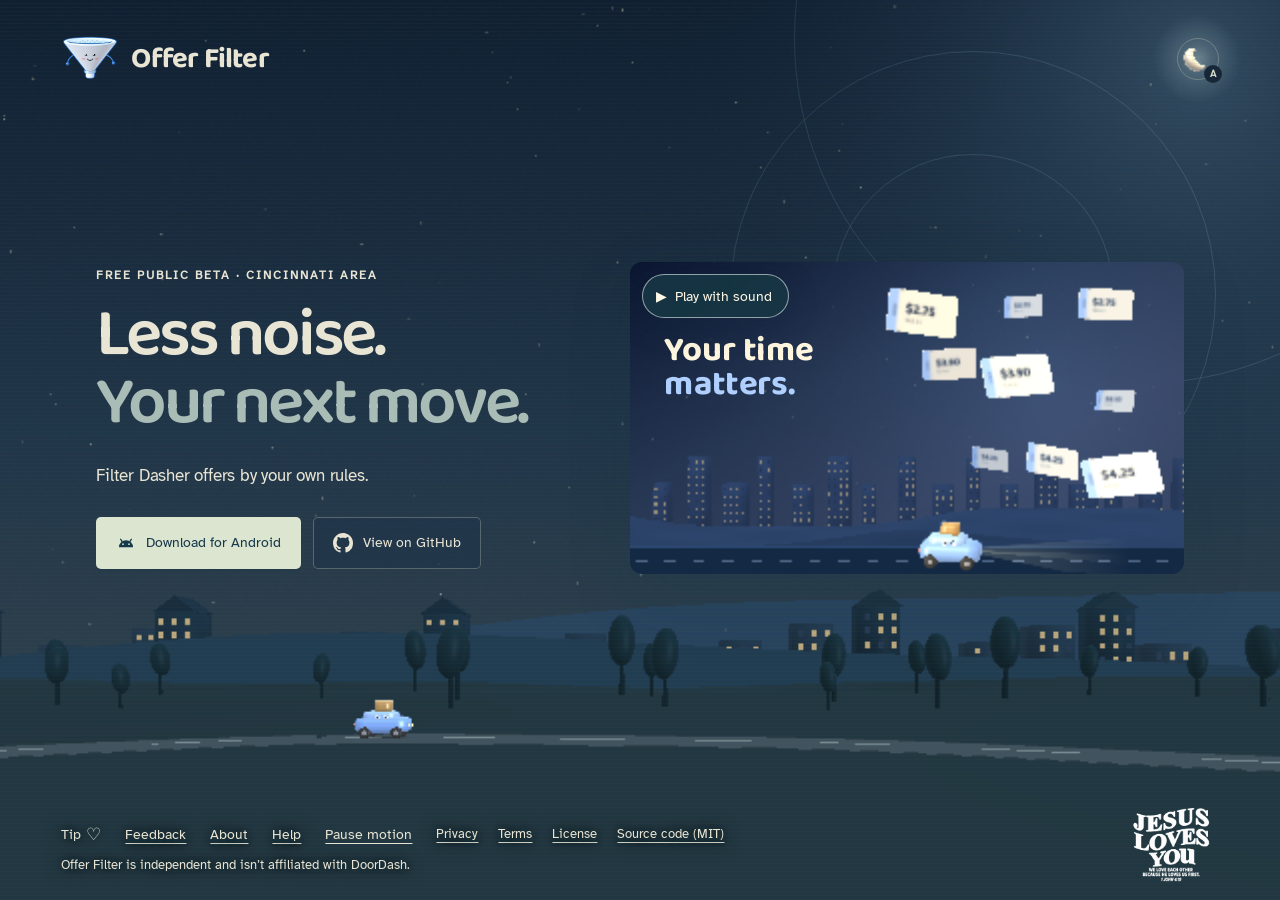
==== commit d1cfdeb5: "Cache-buster 20261023-098 for 0.6.38 Co-Authored-By: Claude Opus 5.5 (1M context) <noreply@anthropic" ====
--- a/index.html
+++ b/index.html
@@ -11,7 +11,7 @@
 <meta property="og:url" content="https://offerfilter.org/">
 <meta property="og:title" content="Offer Filter — a free Android offer filter for Dashers">
 <meta property="og:description" content="Set your minimums and it declines Dasher offers below them. Free public beta in the Cincinnati area. Independent; not affiliated with DoorDash.">
-<meta property="og:image" content="https://offerfilter.org/assets/film-poster-wide.jpg?v=20261023-097">
+<meta property="og:image" content="https://offerfilter.org/assets/film-poster-wide.jpg?v=20261023-098">
 <meta property="og:image:type" content="image/jpeg">
 <meta property="og:image:width" content="1920">
 <meta property="og:image:height" content="1080">
@@ -19,30 +19,30 @@
 <meta name="twitter:card" content="summary_large_image">
 <meta name="twitter:title" content="Offer Filter — a free Android offer filter for Dashers">
 <meta name="twitter:description" content="Set your minimums and it declines Dasher offers below them. Free public beta in the Cincinnati area.">
-<meta name="twitter:image" content="https://offerfilter.org/assets/film-poster-wide.jpg?v=20261023-097">
+<meta name="twitter:image" content="https://offerfilter.org/assets/film-poster-wide.jpg?v=20261023-098">
 <meta name="twitter:image:alt" content="The Offer Filter mascot beside its name, offerfilter.org, and a Jesus Loves You emblem.">
-<link rel="icon" type="image/png" sizes="32x32" href="assets/favicon-32.png?v=20261023-097"><link rel="icon" type="image/png" sizes="16x16" href="assets/favicon-16.png?v=20261023-097"><link rel="apple-touch-icon" sizes="180x180" href="assets/apple-touch-icon.png?v=20261023-097">
-<link rel="preload" href="assets/baloo2-latin.woff2?v=20261023-097" as="font" type="font/woff2" crossorigin><link rel="preload" href="assets/atkinson-hyperlegible-latin.woff2?v=20261023-097" as="font" type="font/woff2" crossorigin><link rel="preload" as="image" href="assets/film-poster-wide.avif?v=20261023-097" type="image/avif" fetchpriority="high" media="(min-width: 601px)"><link rel="preload" as="image" href="assets/film-poster-square.avif?v=20261023-097" type="image/avif" fetchpriority="high" media="(max-width: 600px)">
-<link rel="stylesheet" href="style.css?v=20261023-097"></head>
+<link rel="icon" type="image/png" sizes="32x32" href="assets/favicon-32.png?v=20261023-098"><link rel="icon" type="image/png" sizes="16x16" href="assets/favicon-16.png?v=20261023-098"><link rel="apple-touch-icon" sizes="180x180" href="assets/apple-touch-icon.png?v=20261023-098">
+<link rel="preload" href="assets/baloo2-latin.woff2?v=20261023-098" as="font" type="font/woff2" crossorigin><link rel="preload" href="assets/atkinson-hyperlegible-latin.woff2?v=20261023-098" as="font" type="font/woff2" crossorigin><link rel="preload" as="image" href="assets/film-poster-wide.avif?v=20261023-098" type="image/avif" fetchpriority="high" media="(min-width: 601px)"><link rel="preload" as="image" href="assets/film-poster-square.avif?v=20261023-098" type="image/avif" fetchpriority="high" media="(max-width: 600px)">
+<link rel="stylesheet" href="style.css?v=20261023-098"></head>
 <body>
 <script>/* The sky's choice (see page.js) before the first paint, so a night visit never flashes day; the browser's own bars follow. */var m="AUTO",h=new Date().getHours();try{m=localStorage.getItem("offerfilter.theme")||m}catch(e){}if(m==="NIGHT"||m==="SYSTEM"&&matchMedia("(prefers-color-scheme: dark)").matches||m==="AUTO"&&(h<6||h>=18)){document.body.classList.add("night");document.querySelector('meta[name="theme-color"]').content="#102032"}</script>
 <main class="world" id="world">
   <canvas id="landscape" aria-hidden="true"></canvas>
   <div class="atmosphere" aria-hidden="true"><i></i><i></i><i></i></div>
-  <header><a class="wordmark" href="#" aria-label="Offer Filter home"><img id="brand-mascot" src="assets/mascot-3d.webp?v=20261023-097" width="58" height="58" alt="" decoding="async"><span>Offer Filter</span></a><div class="top-right"><button class="sky-toggle" id="sky-toggle" aria-label="Sky" title="Sky"><svg class="sky-sun" viewBox="0 0 24 24" aria-hidden="true"><circle cx="12" cy="12" r="4" fill="currentColor"/><path d="M12 1v3m0 16v3M1 12h3m16 0h3M4 4l2 2m12 12 2 2M4 20l2-2M18 6l2-2" fill="none" stroke="currentColor" stroke-width="1.5"/></svg><svg class="sky-moon" viewBox="0 0 24 24" aria-hidden="true"><path fill="currentColor" d="M18.84 15.08A7.5 7.5 0 1 1 11.31 4.53A6.5 6.5 0 0 0 18.84 15.08z"/></svg><span class="sky-badge" aria-hidden="true"></span></button><p class="sky-toast" id="sky-toast" role="status" aria-live="polite"></p></div></header>
+  <header><a class="wordmark" href="#" aria-label="Offer Filter home"><img id="brand-mascot" src="assets/mascot-3d.webp?v=20261023-098" width="58" height="58" alt="" decoding="async"><span>Offer Filter</span></a><div class="top-right"><button class="sky-toggle" id="sky-toggle" aria-label="Sky" title="Sky"><svg class="sky-sun" viewBox="0 0 24 24" aria-hidden="true"><circle cx="12" cy="12" r="4" fill="currentColor"/><path d="M12 1v3m0 16v3M1 12h3m16 0h3M4 4l2 2m12 12 2 2M4 20l2-2M18 6l2-2" fill="none" stroke="currentColor" stroke-width="1.5"/></svg><svg class="sky-moon" viewBox="0 0 24 24" aria-hidden="true"><path fill="currentColor" d="M18.84 15.08A7.5 7.5 0 1 1 11.31 4.53A6.5 6.5 0 0 0 18.84 15.08z"/></svg><span class="sky-badge" aria-hidden="true"></span></button><p class="sky-toast" id="sky-toast" role="status" aria-live="polite"></p></div></header>
   <div class="hero-content">
   <section class="intro" aria-labelledby="headline"><p class="eyebrow hero-eyebrow">Free public beta · Cincinnati area</p><h1 id="headline">Less noise.<br><em>Your next move.</em></h1><p class="lede">Filter Dasher offers by your own rules.</p><div class="app-actions"><a id="download-open" class="primary" href="install/"><svg class="icon" viewBox="0 0 24 24" aria-hidden="true"><path fill="currentColor" fill-rule="evenodd" d="M3.6 17a8.4 8.4 0 0 1 16.8 0zM7.35 13.4a1.05 1.05 0 1 0 2.1 0a1.05 1.05 0 1 0-2.1 0zm7.2 0a1.05 1.05 0 1 0 2.1 0a1.05 1.05 0 1 0-2.1 0z"/><path d="M7.2 10.1 5.6 7.5m11.2 2.6 1.6-2.6" fill="none" stroke="currentColor" stroke-width="1.6" stroke-linecap="round"/></svg><span>Download for Android</span></a><a class="source-button" href="https://github.com/Dillxn/dasher-offer-filter" target="_blank" rel="noopener noreferrer"><svg class="icon" viewBox="0 0 16 16" aria-hidden="true"><path fill="currentColor" d="M8 0c4.42 0 8 3.58 8 8a8.013 8.013 0 0 1-5.45 7.59c-.4.08-.55-.17-.55-.38 0-.27.01-1.13.01-2.2 0-.75-.25-1.23-.54-1.48 1.78-.2 3.65-.88 3.65-3.95 0-.88-.31-1.59-.82-2.15.08-.2.36-1.02-.08-2.12 0 0-.67-.22-2.2.82-.64-.18-1.32-.27-2-.27-.68 0-1.36.09-2 .27-1.53-1.03-2.2-.82-2.2-.82-.44 1.1-.16 1.92-.08 2.12-.51.56-.82 1.28-.82 2.15 0 3.06 1.86 3.75 3.64 3.95-.23.2-.44.55-.51 1.07-.46.21-1.61.55-2.33-.66-.15-.24-.6-.83-1.23-.82-.67.01-.27.38.01.53.34.19.73.9.82 1.13.16.45.68 1.31 2.69.94 0 .67.01 1.3.01 1.49 0 .21-.15.45-.55.38A7.995 7.995 0 0 1 0 8c0-4.42 3.58-8 8-8Z"/></svg><span>View on GitHub</span></a></div></section>
   <section id="film-section" class="film-section" aria-label="Offer Filter film">
-  <div class="film-stage" id="film-stage"><canvas id="film-canvas" role="img" aria-label="Offer Filter animated film" aria-describedby="film-transcript"></canvas><p class="film-cue" id="film-cue" aria-hidden="true" hidden></p><button id="film-play" class="film-play" aria-label="Play the Offer Filter film"><span aria-hidden="true">▶</span><b>Play film</b></button><div class="film-controls" id="film-controls" hidden><button type="button" data-act="toggle" aria-label="Play film"><svg viewBox="0 0 24 24" aria-hidden="true"><path class="i-play" d="M8 5.5v13l10.5-6.5z"/><path class="i-pause" d="M7 5h3.6v14H7zm6.4 0H17v14h-3.6z"/></svg></button><span class="film-time" id="film-time" aria-hidden="true">0:00 / 0:21</span><input id="film-seek" type="range" min="0" max="21" step="any" value="0" aria-label="Film position"><button type="button" data-act="captions" aria-pressed="false" aria-label="Captions"><span class="cc" aria-hidden="true">CC</span></button><button type="button" data-act="mute" aria-pressed="false" aria-label="Mute"><svg viewBox="0 0 24 24" aria-hidden="true"><path d="M4 9.2v5.6h3.6L12.5 19V5L7.6 9.2z"/><path class="i-sound" d="M15.2 8.6a4.6 4.6 0 0 1 0 6.8M17.6 6.3a7.9 7.9 0 0 1 0 11.4" fill="none" stroke="currentColor" stroke-width="1.8" stroke-linecap="round"/><path class="i-muted" d="m15.5 9.5 5 5m0-5-5 5" fill="none" stroke="currentColor" stroke-width="1.8" stroke-linecap="round"/></svg></button><button type="button" data-act="fullscreen" aria-label="Full screen"><svg viewBox="0 0 24 24" aria-hidden="true"><path class="i-enter" d="M4.5 9.5v-5h5m5 0h5v5m0 5v5h-5m-5 0h-5v-5" fill="none" stroke="currentColor" stroke-width="2"/><path class="i-exit" d="M9.5 4.5v5h-5m15 0h-5v-5m0 15v-5h5m-15 0h5v5" fill="none" stroke="currentColor" stroke-width="2"/></svg></button></div><noscript><video controls playsinline preload="none" poster="assets/film-poster-wide.jpg?v=20261023-097" width="1920" height="1080" aria-label="Offer Filter animated film"><source src="assets/offer-filter-landscape.mp4?v=20261023-097" type="video/mp4"><track kind="captions" src="assets/film-captions.vtt?v=20261023-097" srclang="en" label="English">Your browser cannot play this film. <a href="assets/offer-filter-landscape.mp4?v=20261023-097">Download the MP4.</a></video></noscript></div>
+  <div class="film-stage" id="film-stage"><canvas id="film-canvas" role="img" aria-label="Offer Filter animated film" aria-describedby="film-transcript"></canvas><p class="film-cue" id="film-cue" aria-hidden="true" hidden></p><button id="film-play" class="film-play" aria-label="Play the Offer Filter film"><span aria-hidden="true">▶</span><b>Play film</b></button><div class="film-controls" id="film-controls" hidden><button type="button" data-act="toggle" aria-label="Play film"><svg viewBox="0 0 24 24" aria-hidden="true"><path class="i-play" d="M8 5.5v13l10.5-6.5z"/><path class="i-pause" d="M7 5h3.6v14H7zm6.4 0H17v14h-3.6z"/></svg></button><span class="film-time" id="film-time" aria-hidden="true">0:00 / 0:21</span><input id="film-seek" type="range" min="0" max="21" step="any" value="0" aria-label="Film position"><button type="button" data-act="captions" aria-pressed="false" aria-label="Captions"><span class="cc" aria-hidden="true">CC</span></button><button type="button" data-act="mute" aria-pressed="false" aria-label="Mute"><svg viewBox="0 0 24 24" aria-hidden="true"><path d="M4 9.2v5.6h3.6L12.5 19V5L7.6 9.2z"/><path class="i-sound" d="M15.2 8.6a4.6 4.6 0 0 1 0 6.8M17.6 6.3a7.9 7.9 0 0 1 0 11.4" fill="none" stroke="currentColor" stroke-width="1.8" stroke-linecap="round"/><path class="i-muted" d="m15.5 9.5 5 5m0-5-5 5" fill="none" stroke="currentColor" stroke-width="1.8" stroke-linecap="round"/></svg></button><button type="button" data-act="fullscreen" aria-label="Full screen"><svg viewBox="0 0 24 24" aria-hidden="true"><path class="i-enter" d="M4.5 9.5v-5h5m5 0h5v5m0 5v5h-5m-5 0h-5v-5" fill="none" stroke="currentColor" stroke-width="2"/><path class="i-exit" d="M9.5 4.5v5h-5m15 0h-5v-5m0 15v-5h5m-15 0h5v5" fill="none" stroke="currentColor" stroke-width="2"/></svg></button></div><noscript><video controls playsinline preload="none" poster="assets/film-poster-wide.jpg?v=20261023-098" width="1920" height="1080" aria-label="Offer Filter animated film"><source src="assets/offer-filter-landscape.mp4?v=20261023-098" type="video/mp4"><track kind="captions" src="assets/film-captions.vtt?v=20261023-098" srclang="en" label="English">Your browser cannot play this film. <a href="assets/offer-filter-landscape.mp4?v=20261023-098">Download the MP4.</a></video></noscript></div>
   <p id="film-transcript" class="visually-hidden">Narration: Your time matters. Set your minimums. Offer Filter declines the offers below them. You choose the good ones. See every offer in perspective. Find your next move. Free and open source. Picture: the Offer Filter app on a phone, drawn from its source with invented offers. A finger raises the per-mile minimum, three low offers are declined, a good one passes with an alert, its ticket opens from the skyline of recent offers, and at dawn the area map shows where offers paid best.</p>
-  <audio id="film-audio" preload="none"><source src="assets/film-soundtrack.webm?v=20261023-097" type="audio/webm; codecs=opus"><source src="assets/film-soundtrack.m4a?v=20261023-097" type="audio/mp4"></audio>
+  <audio id="film-audio" preload="none"><source src="assets/film-soundtrack.webm?v=20261023-098" type="audio/webm; codecs=opus"><source src="assets/film-soundtrack.m4a?v=20261023-098" type="audio/mp4"></audio>
 </section>
   </div>
-  <footer><div class="footer-text"><nav class="footer-links" aria-label="Support"><a id="tip-open" class="tip-link" href="#tip">Tip <span aria-hidden="true">♡</span></a><a id="feedback-open" class="quiet-link" href="#feedback">Feedback</a><a id="about-open" class="quiet-link" href="#about">About</a><a id="help-open" class="quiet-link" href="#help">Help</a><button id="motion-toggle" class="quiet-link" type="button" aria-pressed="false">Pause motion</button></nav><nav class="legal-links" aria-label="Legal and source"><a href="privacy/">Privacy</a><a href="terms/">Terms</a><a href="license/">License</a><a href="https://github.com/Dillxn/dasher-offer-filter">Source code (MIT)</a></nav><p class="independent">Offer Filter is independent and isn’t affiliated with DoorDash.</p></div><a class="signature" href="https://jesuslovesyou.xyz/" target="_blank" rel="noopener"><img src="assets/jesus-loves-you-emblem-560.png?v=20261023-097" crossorigin="anonymous" width="560" height="442" alt="Jesus Loves You. We love each other because He loves us first. 1 John 4:19."></a></footer>
+  <footer><div class="footer-text"><nav class="footer-links" aria-label="Support"><a id="tip-open" class="tip-link" href="#tip">Tip <span aria-hidden="true">♡</span></a><a id="feedback-open" class="quiet-link" href="#feedback">Feedback</a><a id="about-open" class="quiet-link" href="#about">About</a><a id="help-open" class="quiet-link" href="#help">Help</a><button id="motion-toggle" class="quiet-link" type="button" aria-pressed="false">Pause motion</button></nav><nav class="legal-links" aria-label="Legal and source"><a href="privacy/">Privacy</a><a href="terms/">Terms</a><a href="license/">License</a><a href="https://github.com/Dillxn/dasher-offer-filter">Source code (MIT)</a></nav><p class="independent">Offer Filter is independent and isn’t affiliated with DoorDash.</p></div><a class="signature" href="https://jesuslovesyou.xyz/" target="_blank" rel="noopener"><img src="assets/jesus-loves-you-emblem-560.png?v=20261023-098" crossorigin="anonymous" width="560" height="442" alt="Jesus Loves You. We love each other because He loves us first. 1 John 4:19."></a></footer>
 </main>
 <dialog id="tip-dialog" aria-labelledby="tip-title"><div class="dialog-top"><span class="eyebrow">Goodwill, always optional</span><button class="close" type="button" data-close aria-label="Close tips">×</button></div><div class="heart" aria-hidden="true">♡</div><h2 id="tip-title">A little thanks<br>goes a long way.</h2><p>If the app helps your day, you can leave Dillon a tip. The app stays free either way.</p><div class="tip-options"><a href="https://cash.app/$JesusLovesYou0808" target="_blank" rel="noopener"><b><svg class="pay-icon" viewBox="0 0 24 24" aria-hidden="true"><rect x="4" y="3" width="16" height="18" fill="#fff"/><path fill="#00D632" d="M23.59 3.475a5.1 5.1 0 00-3.05-3.05c-1.31-.42-2.5-.42-4.92-.42H8.36c-2.4 0-3.61 0-4.9.4a5.1 5.1 0 00-3.05 3.06C0 4.765 0 5.965 0 8.365v7.27c0 2.41 0 3.6.4 4.9a5.1 5.1 0 003.05 3.05c1.3.41 2.5.41 4.9.41h7.28c2.41 0 3.61 0 4.9-.4a5.1 5.1 0 003.06-3.06c.41-1.3.41-2.5.41-4.9v-7.25c0-2.41 0-3.61-.41-4.91zm-6.17 4.63l-.93.93a.5.5 0 01-.67.01 5 5 0 00-3.22-1.18c-.97 0-1.94.32-1.94 1.21 0 .9 1.04 1.2 2.24 1.65 2.1.7 3.84 1.58 3.84 3.64 0 2.24-1.74 3.78-4.58 3.95l-.26 1.2a.49.49 0 01-.48.39H9.63l-.09-.01a.5.5 0 01-.38-.59l.28-1.27a6.54 6.54 0 01-2.88-1.57v-.01a.48.48 0 010-.68l1-.97a.49.49 0 01.67 0c.91.86 2.13 1.34 3.39 1.32 1.3 0 2.17-.55 2.17-1.42 0-.87-.88-1.1-2.54-1.72-1.76-.63-3.43-1.52-3.43-3.6 0-2.42 2.01-3.6 4.39-3.71l.25-1.23a.48.48 0 01.48-.38h1.78l.1.01c.26.06.43.31.37.57l-.27 1.37c.9.3 1.75.77 2.48 1.39l.02.02c.19.2.19.5 0 .68z"/></svg>Cash App</b><span>$JesusLovesYou0808 ↗</span></a><a href="https://venmo.com/dillonriecke?txn=pay&amp;note=Thanks%20for%20Offer%20Filter" target="_blank" rel="noopener"><b><svg class="pay-icon" viewBox="0 0 24 24" aria-hidden="true"><rect width="24" height="24" rx="5.4" fill="#008CFF"/><path fill="#fff" d="M13.43 5.89C13.71 6.48 13.89 7.19 13.89 8.23C13.89 10.14 12.54 12.94 11.44 14.72L10.26 5.31L5.41 5.77L7.64 19.00L13.17 19.00C15.60 15.82 18.59 11.29 18.59 7.80C18.59 6.71 18.36 5.84 17.85 5.00L13.43 5.89Z"/></svg>Venmo</b><span>@dillonriecke ↗</span></a></div><p class="fine-print">Choose an amount in the payment app. Nothing is automatic, recurring, or counted per order.</p></dialog>
 <dialog id="about-dialog" aria-labelledby="about-title"><div class="dialog-top"><span class="eyebrow">Offer Filter</span><button class="close" type="button" data-close aria-label="Close About">×</button></div><h2 id="about-title">You set the pace.</h2><p>Offer Filter is a free Android companion for Dashers. Set three minimums (pay per stop, pay per mile and pay per hour of Dasher’s time estimate) and, if you like, the most stops you’ll take. It declines offers below them and leaves the rest to you. One small companion for a long shift.</p><p>New in 0.6: Autopilot is on by default and moves how much of your minimums an offer must pay, from how often offers arrive, what they pay for your time and the acceptance-rate goal you choose. Offers it lets through below your minimums are always yours to decide. Offers you accept can raise learned minimums on top of yours, and Adopt makes them your own.</p><p>Free and open source under the MIT License. <a href="https://github.com/Dillxn/dasher-offer-filter">Source code (MIT)</a> · <a href="license/">License</a> · <a href="https://github.com/Dillxn/offer-filter-site">Website source</a>. Tips are always optional.</p><p>The film uses invented offers to show the idea. It isn’t a recording of a verified phone run, an earnings promise, or a claim about DoorDash’s offer algorithm.</p><p class="fine-print">A public beta, still being tested on real phones. Behavior can change with Android and Dasher updates. Offer Filter is independent and isn’t affiliated with DoorDash. No safety or accessibility certification is claimed.</p></dialog>
 <dialog id="help-dialog" aria-labelledby="help-title"><div class="dialog-top"><span class="eyebrow">Android 15+ · public beta</span><button class="close" type="button" data-close aria-label="Close Help">×</button></div><h2 id="help-title">Start while parked.</h2><p>No account is needed to download the app, get its updates, or send feedback.</p><ol class="setup-steps"><li><a href="install/">Install Offer Filter</a>. The guide walks through Chrome’s download warning, Play Protect, Samsung’s Auto Blocker (on a Galaxy it can come first) and Android’s “Restricted setting” (on newer Galaxy phones, “App was denied access”).</li><li>Open Offer Filter and read the notice, including the acceptance-rate and account risks. Choose <strong>I understand and accept</strong> only if you agree.</li><li>Follow setup, one step at a time: <strong>Turn on screen reading</strong> (Android 13 and later blocks it the first time; setup then shows <strong>Allow restricted settings</strong>), <strong>Turn on background offers</strong>, <strong>Allow alerts</strong> and, if you like, the map’s location. Updates ask for <strong>Allow updates</strong> once one is ready. About a day later Android may remind you once that Offer Filter can view and control your screen; that’s expected.</li><li>Setup ends with <strong>Start with typical minimums</strong>: <strong>Start auto-decline</strong>, or <strong>Set my own</strong> and set three minimums on the constellation: pay per stop, pay per mile and pay per hour, plus max stops if you like. Autopilot is on already with pay first, its suggested goal, and the first time you turn auto-decline on with the mascot it asks once <strong>What matters more?</strong> Pay first (suggested), or protect your acceptance rate at 70% or more (a top tier) or 50% or more (a tier). Long-press its <strong>Auto</strong> chip to change that later, or tap it to turn Autopilot off. Dash in <strong>Earn per Offer</strong>; Earn by Time isn’t supported in this beta.</li><li>Drive with Dasher full screen and Offer Filter’s tab, or Google Maps or Waze full screen with Peek. Tap the tab to come back to Offer Filter; the same tab there goes back to Dasher.</li></ol><p>Peek waits for Dasher to show a background offer, and if one dings while your phone is locked, unlock within 40 seconds and it checks it. During a dash with auto-decline on, your screen doesn’t time out, whatever app is in front; it’s never woken or unlocked, and the power button still turns it off.</p><h3>Something isn’t right?</h3><p>In Offer Filter, tap the mascot on its home screen to pause: paused, Offer Filter still shows each offer’s score but taps nothing. Turn off Auto-accept if you turned it on, and use Dasher directly. To stop it reading Dasher, turn off Offer Filter’s accessibility and notification access in Android settings.</p><p><a id="help-feedback-open" class="secondary feedback-button" href="#feedback">Send feedback</a></p><p class="contact-line">A privacy, data deletion or security request that needs an answer? Email <a href="mailto:privacy@offerfilter.org">privacy@offerfilter.org</a>. Unlike feedback, email isn’t anonymous.</p><p class="fine-print">A beta, not a guarantee of reliability. Autopilot’s acceptance-rate goal is a best effort, not a promise. Never handle your phone while driving. <a href="privacy/">Privacy</a> · <a href="terms/">Terms</a> · <a href="license/">License</a></p></dialog>
 <dialog id="feedback-dialog" aria-labelledby="feedback-title" aria-describedby="feedback-intro"><div class="dialog-top"><span class="eyebrow">No account needed</span><button class="close" type="button" data-close aria-label="Close feedback">×</button></div><h2 id="feedback-title">Tell us what happened.</h2><p id="feedback-intro">No account needed: no name, no email. Please leave out customer names, addresses, and any payment, account or password details. There’s no reply address, so we can’t answer directly.</p><form id="feedback-form" class="feedback-form" novalidate><label for="feedback-category">Type</label><select id="feedback-category" name="category"><option value="general">General</option><option value="bug">Something went wrong</option><option value="update">Installing or updating</option><option value="ux">Setup or ease of use</option><option value="feature">An idea</option><option value="privacy">Privacy</option><option value="other">Other</option></select><label for="feedback-message">Message</label><textarea id="feedback-message" name="message" maxlength="4000" rows="6" required aria-describedby="feedback-hint feedback-count" placeholder="What happened, and what did you expect?"></textarea><p class="feedback-meta"><span id="feedback-hint">Your phone model and Android version help.</span><span id="feedback-count">0 / 4,000</span></p><button id="feedback-submit" class="primary feedback-submit" type="submit">Send feedback</button><p id="feedback-status" class="feedback-status" role="status" aria-live="polite"></p></form><p class="fine-print">The site sends only the type and message above, marked as coming from the website. Feedback is kept for 90 days. It may be reviewed by the developer with the help of AI assistants such as Anthropic’s Claude or OpenAI’s ChatGPT/Codex. Your IP address isn’t stored with your feedback, though Supabase and network providers handle ordinary connection data. <a href="privacy/#this-website">Privacy</a></p></dialog>
-<script src="scene.js?v=20261023-097"></script><script src="player.js?v=20261023-097"></script><script src="page.js?v=20261023-097"></script>
+<script src="scene.js?v=20261023-098"></script><script src="player.js?v=20261023-098"></script><script src="page.js?v=20261023-098"></script>
 </body></html>
--- a/style.css
+++ b/style.css
@@ -1,8 +1,8 @@
-@font-face{font-family:"Baloo 2";src:url(assets/baloo2-latin.woff2?v=20261023-097) format("woff2");font-weight:400 800;font-display:swap;unicode-range:U+0000-00FF,U+0131,U+0152-0153,U+02BB-02BC,U+02C6,U+02DA,U+02DC,U+2000-206F,U+2074,U+20AC,U+2122,U+2190-2199,U+2212,U+2215,U+FEFF,U+FFFD}
-@font-face{font-family:"Atkinson Hyperlegible";src:url(assets/atkinson-hyperlegible-latin.woff2?v=20261023-097) format("woff2");font-weight:400;font-display:swap;unicode-range:U+0000-00FF,U+0131,U+0152-0153,U+02BB-02BC,U+02C6,U+02DA,U+02DC,U+2000-206F,U+2074,U+20AC,U+2122,U+2190-2199,U+2212,U+2215,U+FEFF,U+FFFD}
+@font-face{font-family:"Baloo 2";src:url(assets/baloo2-latin.woff2?v=20261023-098) format("woff2");font-weight:400 800;font-display:swap;unicode-range:U+0000-00FF,U+0131,U+0152-0153,U+02BB-02BC,U+02C6,U+02DA,U+02DC,U+2000-206F,U+2074,U+20AC,U+2122,U+2190-2199,U+2212,U+2215,U+FEFF,U+FFFD}
+@font-face{font-family:"Atkinson Hyperlegible";src:url(assets/atkinson-hyperlegible-latin.woff2?v=20261023-098) format("woff2");font-weight:400;font-display:swap;unicode-range:U+0000-00FF,U+0131,U+0152-0153,U+02BB-02BC,U+02C6,U+02DA,U+02DC,U+2000-206F,U+2074,U+20AC,U+2122,U+2190-2199,U+2212,U+2215,U+FEFF,U+FFFD}
 /* Roboto draws the app's own words inside the film's phone; no element uses it, so it loads only when the film does. */
-@font-face{font-family:Roboto;src:url(assets/roboto-latin-400.woff2?v=20261023-097) format("woff2");font-weight:400;font-display:swap;unicode-range:U+0000-00FF,U+0131,U+0152-0153,U+02BB-02BC,U+02C6,U+02DA,U+02DC,U+2000-206F,U+2074,U+20AC,U+2122,U+2190-2199,U+2212,U+2215,U+FEFF,U+FFFD}
-@font-face{font-family:Roboto;src:url(assets/roboto-latin-500.woff2?v=20261023-097) format("woff2");font-weight:500;font-display:swap;unicode-range:U+0000-00FF,U+0131,U+0152-0153,U+02BB-02BC,U+02C6,U+02DA,U+02DC,U+2000-206F,U+2074,U+20AC,U+2122,U+2190-2199,U+2212,U+2215,U+FEFF,U+FFFD}
+@font-face{font-family:Roboto;src:url(assets/roboto-latin-400.woff2?v=20261023-098) format("woff2");font-weight:400;font-display:swap;unicode-range:U+0000-00FF,U+0131,U+0152-0153,U+02BB-02BC,U+02C6,U+02DA,U+02DC,U+2000-206F,U+2074,U+20AC,U+2122,U+2190-2199,U+2212,U+2215,U+FEFF,U+FFFD}
+@font-face{font-family:Roboto;src:url(assets/roboto-latin-500.woff2?v=20261023-098) format("woff2");font-weight:500;font-display:swap;unicode-range:U+0000-00FF,U+0131,U+0152-0153,U+02BB-02BC,U+02C6,U+02DA,U+02DC,U+2000-206F,U+2074,U+20AC,U+2122,U+2190-2199,U+2212,U+2215,U+FEFF,U+FFFD}
 *{box-sizing:border-box}
 html{color-scheme:light}
 html:has(>body.night){color-scheme:dark}
@@ -74,7 +74,7 @@
    image-set() cannot choose by type), which steps out once the film has faded in (`bare`), or behind the MP4, so that
    nothing shows through the rounded corners' soft edge as a rim. */
 .film-section{position:relative;min-width:0;scroll-margin-top:24px}
-.film-stage{position:relative;container-type:inline-size;aspect-ratio:16/9;width:100%;overflow:hidden;border-radius:12px;background:url(assets/film-poster-wide.webp?v=20261023-097) center/cover no-repeat,linear-gradient(160deg,#d6e5e6,#efdfbd 55%,#f6b585);background-image:image-set(url(assets/film-poster-wide.avif?v=20261023-097) type("image/avif"),url(assets/film-poster-wide.webp?v=20261023-097) type("image/webp")),linear-gradient(160deg,#d6e5e6,#efdfbd 55%,#f6b585);box-shadow:0 22px 65px #16364426}
+.film-stage{position:relative;container-type:inline-size;aspect-ratio:16/9;width:100%;overflow:hidden;border-radius:12px;background:url(assets/film-poster-wide.webp?v=20261023-098) center/cover no-repeat,linear-gradient(160deg,#d6e5e6,#efdfbd 55%,#f6b585);background-image:image-set(url(assets/film-poster-wide.avif?v=20261023-098) type("image/avif"),url(assets/film-poster-wide.webp?v=20261023-098) type("image/webp")),linear-gradient(160deg,#d6e5e6,#efdfbd 55%,#f6b585);box-shadow:0 22px 65px #16364426}
 .film-stage canvas{display:block;width:100%;height:100%;opacity:0;transition:opacity .8s ease}
 .film-stage.live canvas{opacity:1}
 .film-stage.bare,.film-stage.film-video{background:none}
@@ -131,7 +131,7 @@
 .signature{position:relative;flex:none;display:flex;justify-content:center;width:min(96px,100%);margin:0;--signature-ink:#36594b}
 .signature img{display:block;width:100%;height:auto;filter:brightness(.58)}
 /* Tint the original alpha; keep the image and full alt text as the no-mask fallback. */
-@supports (mask-image:url("")) or (-webkit-mask-image:url("")){.signature::before{content:"";position:absolute;inset:0;background:var(--signature-ink);-webkit-mask:url(assets/jesus-loves-you-emblem-560.png?v=20261023-097) center/contain no-repeat;mask:url(assets/jesus-loves-you-emblem-560.png?v=20261023-097) center/contain no-repeat}.signature img{opacity:0}}
+@supports (mask-image:url("")) or (-webkit-mask-image:url("")){.signature::before{content:"";position:absolute;inset:0;background:var(--signature-ink);-webkit-mask:url(assets/jesus-loves-you-emblem-560.png?v=20261023-098) center/contain no-repeat;mask:url(assets/jesus-loves-you-emblem-560.png?v=20261023-098) center/contain no-repeat}.signature img{opacity:0}}
 
 /* Dialogs: one quiet card, light by day and deep blue at night. */
 dialog{--card:#f6f1e6;--card-ink:#233f48;--card-line:#233f4833;background:var(--card);color:var(--card-ink);border:0;padding:30px;width:min(460px,calc(100% - 32px));max-height:calc(100svh - 32px);border-radius:12px;box-shadow:0 24px 130px #0a18265c;overscroll-behavior:contain}
@@ -197,7 +197,7 @@
 @media(min-width:1700px){.hero-content{gap:8%;width:88%;margin-top:90px;margin-bottom:130px;margin-top:clamp(16px,9svh - 8px,90px);margin-bottom:clamp(56px,15svh - 12px,130px)}}
 @media(max-width:1050px){.hero-content{gap:4%;width:100%}.intro h1{font-size:clamp(48px,5.5vw,65px)}.lede{font-size:15px}.primary,.source-button{font-size:13px;padding:14px 16px}}
 @media(max-width:850px){.world{padding:22px 6% 20px}footer{display:block}.footer-text,.footer-links,.legal-links{justify-content:center}footer .independent{text-align:center}.signature{width:min(144px,100%);margin:24px auto 12px}.wordmark{font-size:26px;gap:9px}.wordmark img{width:51px;height:51px}.hero-content{grid-template-columns:minmax(0,1fr);gap:36px;max-width:590px;margin:40px auto 90px}.intro h1{font-size:clamp(51px,9vw,72px);letter-spacing:-2.6px;margin-bottom:18px}.lede{font-size:16px;max-width:440px;line-height:1.55;margin-bottom:22px}.primary,.source-button{font-size:14px;padding:15px 18px}.footer-links{gap:8px 20px}.atmosphere i:nth-child(1){width:90vw;height:90vw}.atmosphere i:nth-child(2){width:70vw;height:70vw}}
-@media(max-width:600px){.film-stage{aspect-ratio:1;background-image:url(assets/film-poster-square.webp?v=20261023-097),linear-gradient(160deg,#d6e5e6,#efdfbd 55%,#f6b585);background-image:image-set(url(assets/film-poster-square.avif?v=20261023-097) type("image/avif"),url(assets/film-poster-square.webp?v=20261023-097) type("image/webp")),linear-gradient(160deg,#d6e5e6,#efdfbd 55%,#f6b585)}.app-actions>*{flex:1 1 auto}}
+@media(max-width:600px){.film-stage{aspect-ratio:1;background-image:url(assets/film-poster-square.webp?v=20261023-098),linear-gradient(160deg,#d6e5e6,#efdfbd 55%,#f6b585);background-image:image-set(url(assets/film-poster-square.avif?v=20261023-098) type("image/avif"),url(assets/film-poster-square.webp?v=20261023-098) type("image/webp")),linear-gradient(160deg,#d6e5e6,#efdfbd 55%,#f6b585)}.app-actions>*{flex:1 1 auto}}
 @media(max-width:480px){.world{padding-left:7%;padding-right:7%}.wordmark{font-size:24px}.wordmark img{width:46px;height:46px}.sky-toggle{width:44px;height:44px}.hero-content{margin-top:34px;margin-bottom:70px;gap:32px}.intro h1{font-size:clamp(46px,12vw,58px);letter-spacing:-2px;line-height:1.04}.lede{font-size:15px}.primary,.source-button{font-size:14px;padding:14px 16px}.tip-options a{padding:15px 11px}.intro .hero-eyebrow{font-size:11px;letter-spacing:1.6px;margin-bottom:14px}}
 /* The page arrives gently (from its first frame on, its words already show, only fainter and a little lower), and
    turns with the sky: while page.js marks a change of sky, colors ease over the sky's own sunset or sunrise. */
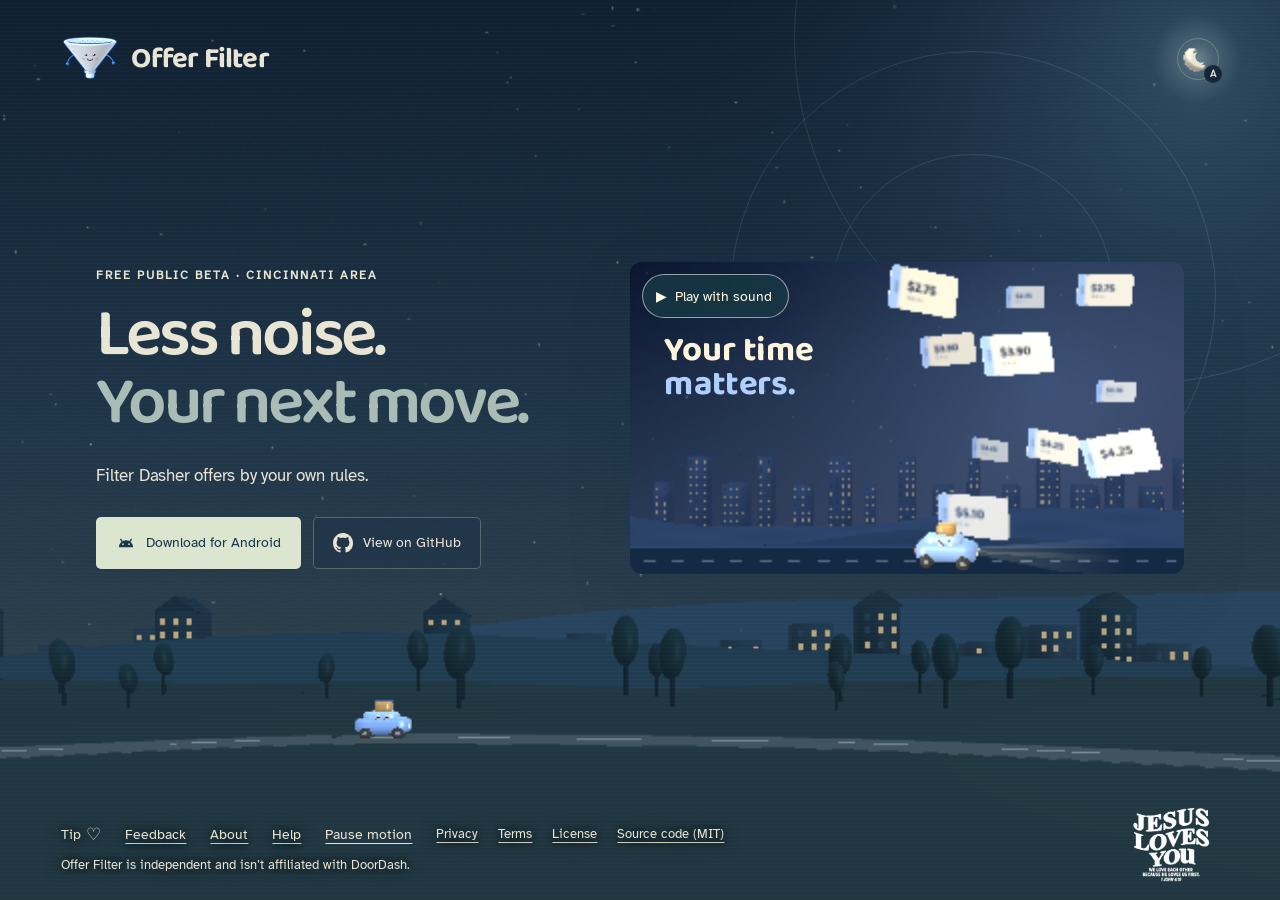
==== commit 99bbf1a9: "Cache-buster 20261023-099 for 0.6.39 Co-Authored-By: Claude Opus 5.5 (1M context) <noreply@anthropic" ====
--- a/index.html
+++ b/index.html
@@ -11,7 +11,7 @@
 <meta property="og:url" content="https://offerfilter.org/">
 <meta property="og:title" content="Offer Filter — a free Android offer filter for Dashers">
 <meta property="og:description" content="Set your minimums and it declines Dasher offers below them. Free public beta in the Cincinnati area. Independent; not affiliated with DoorDash.">
-<meta property="og:image" content="https://offerfilter.org/assets/film-poster-wide.jpg?v=20261023-098">
+<meta property="og:image" content="https://offerfilter.org/assets/film-poster-wide.jpg?v=20261023-099">
 <meta property="og:image:type" content="image/jpeg">
 <meta property="og:image:width" content="1920">
 <meta property="og:image:height" content="1080">
@@ -19,30 +19,30 @@
 <meta name="twitter:card" content="summary_large_image">
 <meta name="twitter:title" content="Offer Filter — a free Android offer filter for Dashers">
 <meta name="twitter:description" content="Set your minimums and it declines Dasher offers below them. Free public beta in the Cincinnati area.">
-<meta name="twitter:image" content="https://offerfilter.org/assets/film-poster-wide.jpg?v=20261023-098">
+<meta name="twitter:image" content="https://offerfilter.org/assets/film-poster-wide.jpg?v=20261023-099">
 <meta name="twitter:image:alt" content="The Offer Filter mascot beside its name, offerfilter.org, and a Jesus Loves You emblem.">
-<link rel="icon" type="image/png" sizes="32x32" href="assets/favicon-32.png?v=20261023-098"><link rel="icon" type="image/png" sizes="16x16" href="assets/favicon-16.png?v=20261023-098"><link rel="apple-touch-icon" sizes="180x180" href="assets/apple-touch-icon.png?v=20261023-098">
-<link rel="preload" href="assets/baloo2-latin.woff2?v=20261023-098" as="font" type="font/woff2" crossorigin><link rel="preload" href="assets/atkinson-hyperlegible-latin.woff2?v=20261023-098" as="font" type="font/woff2" crossorigin><link rel="preload" as="image" href="assets/film-poster-wide.avif?v=20261023-098" type="image/avif" fetchpriority="high" media="(min-width: 601px)"><link rel="preload" as="image" href="assets/film-poster-square.avif?v=20261023-098" type="image/avif" fetchpriority="high" media="(max-width: 600px)">
-<link rel="stylesheet" href="style.css?v=20261023-098"></head>
+<link rel="icon" type="image/png" sizes="32x32" href="assets/favicon-32.png?v=20261023-099"><link rel="icon" type="image/png" sizes="16x16" href="assets/favicon-16.png?v=20261023-099"><link rel="apple-touch-icon" sizes="180x180" href="assets/apple-touch-icon.png?v=20261023-099">
+<link rel="preload" href="assets/baloo2-latin.woff2?v=20261023-099" as="font" type="font/woff2" crossorigin><link rel="preload" href="assets/atkinson-hyperlegible-latin.woff2?v=20261023-099" as="font" type="font/woff2" crossorigin><link rel="preload" as="image" href="assets/film-poster-wide.avif?v=20261023-099" type="image/avif" fetchpriority="high" media="(min-width: 601px)"><link rel="preload" as="image" href="assets/film-poster-square.avif?v=20261023-099" type="image/avif" fetchpriority="high" media="(max-width: 600px)">
+<link rel="stylesheet" href="style.css?v=20261023-099"></head>
 <body>
 <script>/* The sky's choice (see page.js) before the first paint, so a night visit never flashes day; the browser's own bars follow. */var m="AUTO",h=new Date().getHours();try{m=localStorage.getItem("offerfilter.theme")||m}catch(e){}if(m==="NIGHT"||m==="SYSTEM"&&matchMedia("(prefers-color-scheme: dark)").matches||m==="AUTO"&&(h<6||h>=18)){document.body.classList.add("night");document.querySelector('meta[name="theme-color"]').content="#102032"}</script>
 <main class="world" id="world">
   <canvas id="landscape" aria-hidden="true"></canvas>
   <div class="atmosphere" aria-hidden="true"><i></i><i></i><i></i></div>
-  <header><a class="wordmark" href="#" aria-label="Offer Filter home"><img id="brand-mascot" src="assets/mascot-3d.webp?v=20261023-098" width="58" height="58" alt="" decoding="async"><span>Offer Filter</span></a><div class="top-right"><button class="sky-toggle" id="sky-toggle" aria-label="Sky" title="Sky"><svg class="sky-sun" viewBox="0 0 24 24" aria-hidden="true"><circle cx="12" cy="12" r="4" fill="currentColor"/><path d="M12 1v3m0 16v3M1 12h3m16 0h3M4 4l2 2m12 12 2 2M4 20l2-2M18 6l2-2" fill="none" stroke="currentColor" stroke-width="1.5"/></svg><svg class="sky-moon" viewBox="0 0 24 24" aria-hidden="true"><path fill="currentColor" d="M18.84 15.08A7.5 7.5 0 1 1 11.31 4.53A6.5 6.5 0 0 0 18.84 15.08z"/></svg><span class="sky-badge" aria-hidden="true"></span></button><p class="sky-toast" id="sky-toast" role="status" aria-live="polite"></p></div></header>
+  <header><a class="wordmark" href="#" aria-label="Offer Filter home"><img id="brand-mascot" src="assets/mascot-3d.webp?v=20261023-099" width="58" height="58" alt="" decoding="async"><span>Offer Filter</span></a><div class="top-right"><button class="sky-toggle" id="sky-toggle" aria-label="Sky" title="Sky"><svg class="sky-sun" viewBox="0 0 24 24" aria-hidden="true"><circle cx="12" cy="12" r="4" fill="currentColor"/><path d="M12 1v3m0 16v3M1 12h3m16 0h3M4 4l2 2m12 12 2 2M4 20l2-2M18 6l2-2" fill="none" stroke="currentColor" stroke-width="1.5"/></svg><svg class="sky-moon" viewBox="0 0 24 24" aria-hidden="true"><path fill="currentColor" d="M18.84 15.08A7.5 7.5 0 1 1 11.31 4.53A6.5 6.5 0 0 0 18.84 15.08z"/></svg><span class="sky-badge" aria-hidden="true"></span></button><p class="sky-toast" id="sky-toast" role="status" aria-live="polite"></p></div></header>
   <div class="hero-content">
   <section class="intro" aria-labelledby="headline"><p class="eyebrow hero-eyebrow">Free public beta · Cincinnati area</p><h1 id="headline">Less noise.<br><em>Your next move.</em></h1><p class="lede">Filter Dasher offers by your own rules.</p><div class="app-actions"><a id="download-open" class="primary" href="install/"><svg class="icon" viewBox="0 0 24 24" aria-hidden="true"><path fill="currentColor" fill-rule="evenodd" d="M3.6 17a8.4 8.4 0 0 1 16.8 0zM7.35 13.4a1.05 1.05 0 1 0 2.1 0a1.05 1.05 0 1 0-2.1 0zm7.2 0a1.05 1.05 0 1 0 2.1 0a1.05 1.05 0 1 0-2.1 0z"/><path d="M7.2 10.1 5.6 7.5m11.2 2.6 1.6-2.6" fill="none" stroke="currentColor" stroke-width="1.6" stroke-linecap="round"/></svg><span>Download for Android</span></a><a class="source-button" href="https://github.com/Dillxn/dasher-offer-filter" target="_blank" rel="noopener noreferrer"><svg class="icon" viewBox="0 0 16 16" aria-hidden="true"><path fill="currentColor" d="M8 0c4.42 0 8 3.58 8 8a8.013 8.013 0 0 1-5.45 7.59c-.4.08-.55-.17-.55-.38 0-.27.01-1.13.01-2.2 0-.75-.25-1.23-.54-1.48 1.78-.2 3.65-.88 3.65-3.95 0-.88-.31-1.59-.82-2.15.08-.2.36-1.02-.08-2.12 0 0-.67-.22-2.2.82-.64-.18-1.32-.27-2-.27-.68 0-1.36.09-2 .27-1.53-1.03-2.2-.82-2.2-.82-.44 1.1-.16 1.92-.08 2.12-.51.56-.82 1.28-.82 2.15 0 3.06 1.86 3.75 3.64 3.95-.23.2-.44.55-.51 1.07-.46.21-1.61.55-2.33-.66-.15-.24-.6-.83-1.23-.82-.67.01-.27.38.01.53.34.19.73.9.82 1.13.16.45.68 1.31 2.69.94 0 .67.01 1.3.01 1.49 0 .21-.15.45-.55.38A7.995 7.995 0 0 1 0 8c0-4.42 3.58-8 8-8Z"/></svg><span>View on GitHub</span></a></div></section>
   <section id="film-section" class="film-section" aria-label="Offer Filter film">
-  <div class="film-stage" id="film-stage"><canvas id="film-canvas" role="img" aria-label="Offer Filter animated film" aria-describedby="film-transcript"></canvas><p class="film-cue" id="film-cue" aria-hidden="true" hidden></p><button id="film-play" class="film-play" aria-label="Play the Offer Filter film"><span aria-hidden="true">▶</span><b>Play film</b></button><div class="film-controls" id="film-controls" hidden><button type="button" data-act="toggle" aria-label="Play film"><svg viewBox="0 0 24 24" aria-hidden="true"><path class="i-play" d="M8 5.5v13l10.5-6.5z"/><path class="i-pause" d="M7 5h3.6v14H7zm6.4 0H17v14h-3.6z"/></svg></button><span class="film-time" id="film-time" aria-hidden="true">0:00 / 0:21</span><input id="film-seek" type="range" min="0" max="21" step="any" value="0" aria-label="Film position"><button type="button" data-act="captions" aria-pressed="false" aria-label="Captions"><span class="cc" aria-hidden="true">CC</span></button><button type="button" data-act="mute" aria-pressed="false" aria-label="Mute"><svg viewBox="0 0 24 24" aria-hidden="true"><path d="M4 9.2v5.6h3.6L12.5 19V5L7.6 9.2z"/><path class="i-sound" d="M15.2 8.6a4.6 4.6 0 0 1 0 6.8M17.6 6.3a7.9 7.9 0 0 1 0 11.4" fill="none" stroke="currentColor" stroke-width="1.8" stroke-linecap="round"/><path class="i-muted" d="m15.5 9.5 5 5m0-5-5 5" fill="none" stroke="currentColor" stroke-width="1.8" stroke-linecap="round"/></svg></button><button type="button" data-act="fullscreen" aria-label="Full screen"><svg viewBox="0 0 24 24" aria-hidden="true"><path class="i-enter" d="M4.5 9.5v-5h5m5 0h5v5m0 5v5h-5m-5 0h-5v-5" fill="none" stroke="currentColor" stroke-width="2"/><path class="i-exit" d="M9.5 4.5v5h-5m15 0h-5v-5m0 15v-5h5m-15 0h5v5" fill="none" stroke="currentColor" stroke-width="2"/></svg></button></div><noscript><video controls playsinline preload="none" poster="assets/film-poster-wide.jpg?v=20261023-098" width="1920" height="1080" aria-label="Offer Filter animated film"><source src="assets/offer-filter-landscape.mp4?v=20261023-098" type="video/mp4"><track kind="captions" src="assets/film-captions.vtt?v=20261023-098" srclang="en" label="English">Your browser cannot play this film. <a href="assets/offer-filter-landscape.mp4?v=20261023-098">Download the MP4.</a></video></noscript></div>
+  <div class="film-stage" id="film-stage"><canvas id="film-canvas" role="img" aria-label="Offer Filter animated film" aria-describedby="film-transcript"></canvas><p class="film-cue" id="film-cue" aria-hidden="true" hidden></p><button id="film-play" class="film-play" aria-label="Play the Offer Filter film"><span aria-hidden="true">▶</span><b>Play film</b></button><div class="film-controls" id="film-controls" hidden><button type="button" data-act="toggle" aria-label="Play film"><svg viewBox="0 0 24 24" aria-hidden="true"><path class="i-play" d="M8 5.5v13l10.5-6.5z"/><path class="i-pause" d="M7 5h3.6v14H7zm6.4 0H17v14h-3.6z"/></svg></button><span class="film-time" id="film-time" aria-hidden="true">0:00 / 0:21</span><input id="film-seek" type="range" min="0" max="21" step="any" value="0" aria-label="Film position"><button type="button" data-act="captions" aria-pressed="false" aria-label="Captions"><span class="cc" aria-hidden="true">CC</span></button><button type="button" data-act="mute" aria-pressed="false" aria-label="Mute"><svg viewBox="0 0 24 24" aria-hidden="true"><path d="M4 9.2v5.6h3.6L12.5 19V5L7.6 9.2z"/><path class="i-sound" d="M15.2 8.6a4.6 4.6 0 0 1 0 6.8M17.6 6.3a7.9 7.9 0 0 1 0 11.4" fill="none" stroke="currentColor" stroke-width="1.8" stroke-linecap="round"/><path class="i-muted" d="m15.5 9.5 5 5m0-5-5 5" fill="none" stroke="currentColor" stroke-width="1.8" stroke-linecap="round"/></svg></button><button type="button" data-act="fullscreen" aria-label="Full screen"><svg viewBox="0 0 24 24" aria-hidden="true"><path class="i-enter" d="M4.5 9.5v-5h5m5 0h5v5m0 5v5h-5m-5 0h-5v-5" fill="none" stroke="currentColor" stroke-width="2"/><path class="i-exit" d="M9.5 4.5v5h-5m15 0h-5v-5m0 15v-5h5m-15 0h5v5" fill="none" stroke="currentColor" stroke-width="2"/></svg></button></div><noscript><video controls playsinline preload="none" poster="assets/film-poster-wide.jpg?v=20261023-099" width="1920" height="1080" aria-label="Offer Filter animated film"><source src="assets/offer-filter-landscape.mp4?v=20261023-099" type="video/mp4"><track kind="captions" src="assets/film-captions.vtt?v=20261023-099" srclang="en" label="English">Your browser cannot play this film. <a href="assets/offer-filter-landscape.mp4?v=20261023-099">Download the MP4.</a></video></noscript></div>
   <p id="film-transcript" class="visually-hidden">Narration: Your time matters. Set your minimums. Offer Filter declines the offers below them. You choose the good ones. See every offer in perspective. Find your next move. Free and open source. Picture: the Offer Filter app on a phone, drawn from its source with invented offers. A finger raises the per-mile minimum, three low offers are declined, a good one passes with an alert, its ticket opens from the skyline of recent offers, and at dawn the area map shows where offers paid best.</p>
-  <audio id="film-audio" preload="none"><source src="assets/film-soundtrack.webm?v=20261023-098" type="audio/webm; codecs=opus"><source src="assets/film-soundtrack.m4a?v=20261023-098" type="audio/mp4"></audio>
+  <audio id="film-audio" preload="none"><source src="assets/film-soundtrack.webm?v=20261023-099" type="audio/webm; codecs=opus"><source src="assets/film-soundtrack.m4a?v=20261023-099" type="audio/mp4"></audio>
 </section>
   </div>
-  <footer><div class="footer-text"><nav class="footer-links" aria-label="Support"><a id="tip-open" class="tip-link" href="#tip">Tip <span aria-hidden="true">♡</span></a><a id="feedback-open" class="quiet-link" href="#feedback">Feedback</a><a id="about-open" class="quiet-link" href="#about">About</a><a id="help-open" class="quiet-link" href="#help">Help</a><button id="motion-toggle" class="quiet-link" type="button" aria-pressed="false">Pause motion</button></nav><nav class="legal-links" aria-label="Legal and source"><a href="privacy/">Privacy</a><a href="terms/">Terms</a><a href="license/">License</a><a href="https://github.com/Dillxn/dasher-offer-filter">Source code (MIT)</a></nav><p class="independent">Offer Filter is independent and isn’t affiliated with DoorDash.</p></div><a class="signature" href="https://jesuslovesyou.xyz/" target="_blank" rel="noopener"><img src="assets/jesus-loves-you-emblem-560.png?v=20261023-098" crossorigin="anonymous" width="560" height="442" alt="Jesus Loves You. We love each other because He loves us first. 1 John 4:19."></a></footer>
+  <footer><div class="footer-text"><nav class="footer-links" aria-label="Support"><a id="tip-open" class="tip-link" href="#tip">Tip <span aria-hidden="true">♡</span></a><a id="feedback-open" class="quiet-link" href="#feedback">Feedback</a><a id="about-open" class="quiet-link" href="#about">About</a><a id="help-open" class="quiet-link" href="#help">Help</a><button id="motion-toggle" class="quiet-link" type="button" aria-pressed="false">Pause motion</button></nav><nav class="legal-links" aria-label="Legal and source"><a href="privacy/">Privacy</a><a href="terms/">Terms</a><a href="license/">License</a><a href="https://github.com/Dillxn/dasher-offer-filter">Source code (MIT)</a></nav><p class="independent">Offer Filter is independent and isn’t affiliated with DoorDash.</p></div><a class="signature" href="https://jesuslovesyou.xyz/" target="_blank" rel="noopener"><img src="assets/jesus-loves-you-emblem-560.png?v=20261023-099" crossorigin="anonymous" width="560" height="442" alt="Jesus Loves You. We love each other because He loves us first. 1 John 4:19."></a></footer>
 </main>
 <dialog id="tip-dialog" aria-labelledby="tip-title"><div class="dialog-top"><span class="eyebrow">Goodwill, always optional</span><button class="close" type="button" data-close aria-label="Close tips">×</button></div><div class="heart" aria-hidden="true">♡</div><h2 id="tip-title">A little thanks<br>goes a long way.</h2><p>If the app helps your day, you can leave Dillon a tip. The app stays free either way.</p><div class="tip-options"><a href="https://cash.app/$JesusLovesYou0808" target="_blank" rel="noopener"><b><svg class="pay-icon" viewBox="0 0 24 24" aria-hidden="true"><rect x="4" y="3" width="16" height="18" fill="#fff"/><path fill="#00D632" d="M23.59 3.475a5.1 5.1 0 00-3.05-3.05c-1.31-.42-2.5-.42-4.92-.42H8.36c-2.4 0-3.61 0-4.9.4a5.1 5.1 0 00-3.05 3.06C0 4.765 0 5.965 0 8.365v7.27c0 2.41 0 3.6.4 4.9a5.1 5.1 0 003.05 3.05c1.3.41 2.5.41 4.9.41h7.28c2.41 0 3.61 0 4.9-.4a5.1 5.1 0 003.06-3.06c.41-1.3.41-2.5.41-4.9v-7.25c0-2.41 0-3.61-.41-4.91zm-6.17 4.63l-.93.93a.5.5 0 01-.67.01 5 5 0 00-3.22-1.18c-.97 0-1.94.32-1.94 1.21 0 .9 1.04 1.2 2.24 1.65 2.1.7 3.84 1.58 3.84 3.64 0 2.24-1.74 3.78-4.58 3.95l-.26 1.2a.49.49 0 01-.48.39H9.63l-.09-.01a.5.5 0 01-.38-.59l.28-1.27a6.54 6.54 0 01-2.88-1.57v-.01a.48.48 0 010-.68l1-.97a.49.49 0 01.67 0c.91.86 2.13 1.34 3.39 1.32 1.3 0 2.17-.55 2.17-1.42 0-.87-.88-1.1-2.54-1.72-1.76-.63-3.43-1.52-3.43-3.6 0-2.42 2.01-3.6 4.39-3.71l.25-1.23a.48.48 0 01.48-.38h1.78l.1.01c.26.06.43.31.37.57l-.27 1.37c.9.3 1.75.77 2.48 1.39l.02.02c.19.2.19.5 0 .68z"/></svg>Cash App</b><span>$JesusLovesYou0808 ↗</span></a><a href="https://venmo.com/dillonriecke?txn=pay&amp;note=Thanks%20for%20Offer%20Filter" target="_blank" rel="noopener"><b><svg class="pay-icon" viewBox="0 0 24 24" aria-hidden="true"><rect width="24" height="24" rx="5.4" fill="#008CFF"/><path fill="#fff" d="M13.43 5.89C13.71 6.48 13.89 7.19 13.89 8.23C13.89 10.14 12.54 12.94 11.44 14.72L10.26 5.31L5.41 5.77L7.64 19.00L13.17 19.00C15.60 15.82 18.59 11.29 18.59 7.80C18.59 6.71 18.36 5.84 17.85 5.00L13.43 5.89Z"/></svg>Venmo</b><span>@dillonriecke ↗</span></a></div><p class="fine-print">Choose an amount in the payment app. Nothing is automatic, recurring, or counted per order.</p></dialog>
 <dialog id="about-dialog" aria-labelledby="about-title"><div class="dialog-top"><span class="eyebrow">Offer Filter</span><button class="close" type="button" data-close aria-label="Close About">×</button></div><h2 id="about-title">You set the pace.</h2><p>Offer Filter is a free Android companion for Dashers. Set three minimums (pay per stop, pay per mile and pay per hour of Dasher’s time estimate) and, if you like, the most stops you’ll take. It declines offers below them and leaves the rest to you. One small companion for a long shift.</p><p>New in 0.6: Autopilot is on by default and moves how much of your minimums an offer must pay, from how often offers arrive, what they pay for your time and the acceptance-rate goal you choose. Offers it lets through below your minimums are always yours to decide. Offers you accept can raise learned minimums on top of yours, and Adopt makes them your own.</p><p>Free and open source under the MIT License. <a href="https://github.com/Dillxn/dasher-offer-filter">Source code (MIT)</a> · <a href="license/">License</a> · <a href="https://github.com/Dillxn/offer-filter-site">Website source</a>. Tips are always optional.</p><p>The film uses invented offers to show the idea. It isn’t a recording of a verified phone run, an earnings promise, or a claim about DoorDash’s offer algorithm.</p><p class="fine-print">A public beta, still being tested on real phones. Behavior can change with Android and Dasher updates. Offer Filter is independent and isn’t affiliated with DoorDash. No safety or accessibility certification is claimed.</p></dialog>
 <dialog id="help-dialog" aria-labelledby="help-title"><div class="dialog-top"><span class="eyebrow">Android 15+ · public beta</span><button class="close" type="button" data-close aria-label="Close Help">×</button></div><h2 id="help-title">Start while parked.</h2><p>No account is needed to download the app, get its updates, or send feedback.</p><ol class="setup-steps"><li><a href="install/">Install Offer Filter</a>. The guide walks through Chrome’s download warning, Play Protect, Samsung’s Auto Blocker (on a Galaxy it can come first) and Android’s “Restricted setting” (on newer Galaxy phones, “App was denied access”).</li><li>Open Offer Filter and read the notice, including the acceptance-rate and account risks. Choose <strong>I understand and accept</strong> only if you agree.</li><li>Follow setup, one step at a time: <strong>Turn on screen reading</strong> (Android 13 and later blocks it the first time; setup then shows <strong>Allow restricted settings</strong>), <strong>Turn on background offers</strong>, <strong>Allow alerts</strong> and, if you like, the map’s location. Updates ask for <strong>Allow updates</strong> once one is ready. About a day later Android may remind you once that Offer Filter can view and control your screen; that’s expected.</li><li>Setup ends with <strong>Start with typical minimums</strong>: <strong>Start auto-decline</strong>, or <strong>Set my own</strong> and set three minimums on the constellation: pay per stop, pay per mile and pay per hour, plus max stops if you like. Autopilot is on already with pay first, its suggested goal, and the first time you turn auto-decline on with the mascot it asks once <strong>What matters more?</strong> Pay first (suggested), or protect your acceptance rate at 70% or more (a top tier) or 50% or more (a tier). Long-press its <strong>Auto</strong> chip to change that later, or tap it to turn Autopilot off. Dash in <strong>Earn per Offer</strong>; Earn by Time isn’t supported in this beta.</li><li>Drive with Dasher full screen and Offer Filter’s tab, or Google Maps or Waze full screen with Peek. Tap the tab to come back to Offer Filter; the same tab there goes back to Dasher.</li></ol><p>Peek waits for Dasher to show a background offer, and if one dings while your phone is locked, unlock within 40 seconds and it checks it. During a dash with auto-decline on, your screen doesn’t time out, whatever app is in front; it’s never woken or unlocked, and the power button still turns it off.</p><h3>Something isn’t right?</h3><p>In Offer Filter, tap the mascot on its home screen to pause: paused, Offer Filter still shows each offer’s score but taps nothing. Turn off Auto-accept if you turned it on, and use Dasher directly. To stop it reading Dasher, turn off Offer Filter’s accessibility and notification access in Android settings.</p><p><a id="help-feedback-open" class="secondary feedback-button" href="#feedback">Send feedback</a></p><p class="contact-line">A privacy, data deletion or security request that needs an answer? Email <a href="mailto:privacy@offerfilter.org">privacy@offerfilter.org</a>. Unlike feedback, email isn’t anonymous.</p><p class="fine-print">A beta, not a guarantee of reliability. Autopilot’s acceptance-rate goal is a best effort, not a promise. Never handle your phone while driving. <a href="privacy/">Privacy</a> · <a href="terms/">Terms</a> · <a href="license/">License</a></p></dialog>
 <dialog id="feedback-dialog" aria-labelledby="feedback-title" aria-describedby="feedback-intro"><div class="dialog-top"><span class="eyebrow">No account needed</span><button class="close" type="button" data-close aria-label="Close feedback">×</button></div><h2 id="feedback-title">Tell us what happened.</h2><p id="feedback-intro">No account needed: no name, no email. Please leave out customer names, addresses, and any payment, account or password details. There’s no reply address, so we can’t answer directly.</p><form id="feedback-form" class="feedback-form" novalidate><label for="feedback-category">Type</label><select id="feedback-category" name="category"><option value="general">General</option><option value="bug">Something went wrong</option><option value="update">Installing or updating</option><option value="ux">Setup or ease of use</option><option value="feature">An idea</option><option value="privacy">Privacy</option><option value="other">Other</option></select><label for="feedback-message">Message</label><textarea id="feedback-message" name="message" maxlength="4000" rows="6" required aria-describedby="feedback-hint feedback-count" placeholder="What happened, and what did you expect?"></textarea><p class="feedback-meta"><span id="feedback-hint">Your phone model and Android version help.</span><span id="feedback-count">0 / 4,000</span></p><button id="feedback-submit" class="primary feedback-submit" type="submit">Send feedback</button><p id="feedback-status" class="feedback-status" role="status" aria-live="polite"></p></form><p class="fine-print">The site sends only the type and message above, marked as coming from the website. Feedback is kept for 90 days. It may be reviewed by the developer with the help of AI assistants such as Anthropic’s Claude or OpenAI’s ChatGPT/Codex. Your IP address isn’t stored with your feedback, though Supabase and network providers handle ordinary connection data. <a href="privacy/#this-website">Privacy</a></p></dialog>
-<script src="scene.js?v=20261023-098"></script><script src="player.js?v=20261023-098"></script><script src="page.js?v=20261023-098"></script>
+<script src="scene.js?v=20261023-099"></script><script src="player.js?v=20261023-099"></script><script src="page.js?v=20261023-099"></script>
 </body></html>
--- a/style.css
+++ b/style.css
@@ -1,8 +1,8 @@
-@font-face{font-family:"Baloo 2";src:url(assets/baloo2-latin.woff2?v=20261023-098) format("woff2");font-weight:400 800;font-display:swap;unicode-range:U+0000-00FF,U+0131,U+0152-0153,U+02BB-02BC,U+02C6,U+02DA,U+02DC,U+2000-206F,U+2074,U+20AC,U+2122,U+2190-2199,U+2212,U+2215,U+FEFF,U+FFFD}
-@font-face{font-family:"Atkinson Hyperlegible";src:url(assets/atkinson-hyperlegible-latin.woff2?v=20261023-098) format("woff2");font-weight:400;font-display:swap;unicode-range:U+0000-00FF,U+0131,U+0152-0153,U+02BB-02BC,U+02C6,U+02DA,U+02DC,U+2000-206F,U+2074,U+20AC,U+2122,U+2190-2199,U+2212,U+2215,U+FEFF,U+FFFD}
+@font-face{font-family:"Baloo 2";src:url(assets/baloo2-latin.woff2?v=20261023-099) format("woff2");font-weight:400 800;font-display:swap;unicode-range:U+0000-00FF,U+0131,U+0152-0153,U+02BB-02BC,U+02C6,U+02DA,U+02DC,U+2000-206F,U+2074,U+20AC,U+2122,U+2190-2199,U+2212,U+2215,U+FEFF,U+FFFD}
+@font-face{font-family:"Atkinson Hyperlegible";src:url(assets/atkinson-hyperlegible-latin.woff2?v=20261023-099) format("woff2");font-weight:400;font-display:swap;unicode-range:U+0000-00FF,U+0131,U+0152-0153,U+02BB-02BC,U+02C6,U+02DA,U+02DC,U+2000-206F,U+2074,U+20AC,U+2122,U+2190-2199,U+2212,U+2215,U+FEFF,U+FFFD}
 /* Roboto draws the app's own words inside the film's phone; no element uses it, so it loads only when the film does. */
-@font-face{font-family:Roboto;src:url(assets/roboto-latin-400.woff2?v=20261023-098) format("woff2");font-weight:400;font-display:swap;unicode-range:U+0000-00FF,U+0131,U+0152-0153,U+02BB-02BC,U+02C6,U+02DA,U+02DC,U+2000-206F,U+2074,U+20AC,U+2122,U+2190-2199,U+2212,U+2215,U+FEFF,U+FFFD}
-@font-face{font-family:Roboto;src:url(assets/roboto-latin-500.woff2?v=20261023-098) format("woff2");font-weight:500;font-display:swap;unicode-range:U+0000-00FF,U+0131,U+0152-0153,U+02BB-02BC,U+02C6,U+02DA,U+02DC,U+2000-206F,U+2074,U+20AC,U+2122,U+2190-2199,U+2212,U+2215,U+FEFF,U+FFFD}
+@font-face{font-family:Roboto;src:url(assets/roboto-latin-400.woff2?v=20261023-099) format("woff2");font-weight:400;font-display:swap;unicode-range:U+0000-00FF,U+0131,U+0152-0153,U+02BB-02BC,U+02C6,U+02DA,U+02DC,U+2000-206F,U+2074,U+20AC,U+2122,U+2190-2199,U+2212,U+2215,U+FEFF,U+FFFD}
+@font-face{font-family:Roboto;src:url(assets/roboto-latin-500.woff2?v=20261023-099) format("woff2");font-weight:500;font-display:swap;unicode-range:U+0000-00FF,U+0131,U+0152-0153,U+02BB-02BC,U+02C6,U+02DA,U+02DC,U+2000-206F,U+2074,U+20AC,U+2122,U+2190-2199,U+2212,U+2215,U+FEFF,U+FFFD}
 *{box-sizing:border-box}
 html{color-scheme:light}
 html:has(>body.night){color-scheme:dark}
@@ -74,7 +74,7 @@
    image-set() cannot choose by type), which steps out once the film has faded in (`bare`), or behind the MP4, so that
    nothing shows through the rounded corners' soft edge as a rim. */
 .film-section{position:relative;min-width:0;scroll-margin-top:24px}
-.film-stage{position:relative;container-type:inline-size;aspect-ratio:16/9;width:100%;overflow:hidden;border-radius:12px;background:url(assets/film-poster-wide.webp?v=20261023-098) center/cover no-repeat,linear-gradient(160deg,#d6e5e6,#efdfbd 55%,#f6b585);background-image:image-set(url(assets/film-poster-wide.avif?v=20261023-098) type("image/avif"),url(assets/film-poster-wide.webp?v=20261023-098) type("image/webp")),linear-gradient(160deg,#d6e5e6,#efdfbd 55%,#f6b585);box-shadow:0 22px 65px #16364426}
+.film-stage{position:relative;container-type:inline-size;aspect-ratio:16/9;width:100%;overflow:hidden;border-radius:12px;background:url(assets/film-poster-wide.webp?v=20261023-099) center/cover no-repeat,linear-gradient(160deg,#d6e5e6,#efdfbd 55%,#f6b585);background-image:image-set(url(assets/film-poster-wide.avif?v=20261023-099) type("image/avif"),url(assets/film-poster-wide.webp?v=20261023-099) type("image/webp")),linear-gradient(160deg,#d6e5e6,#efdfbd 55%,#f6b585);box-shadow:0 22px 65px #16364426}
 .film-stage canvas{display:block;width:100%;height:100%;opacity:0;transition:opacity .8s ease}
 .film-stage.live canvas{opacity:1}
 .film-stage.bare,.film-stage.film-video{background:none}
@@ -131,7 +131,7 @@
 .signature{position:relative;flex:none;display:flex;justify-content:center;width:min(96px,100%);margin:0;--signature-ink:#36594b}
 .signature img{display:block;width:100%;height:auto;filter:brightness(.58)}
 /* Tint the original alpha; keep the image and full alt text as the no-mask fallback. */
-@supports (mask-image:url("")) or (-webkit-mask-image:url("")){.signature::before{content:"";position:absolute;inset:0;background:var(--signature-ink);-webkit-mask:url(assets/jesus-loves-you-emblem-560.png?v=20261023-098) center/contain no-repeat;mask:url(assets/jesus-loves-you-emblem-560.png?v=20261023-098) center/contain no-repeat}.signature img{opacity:0}}
+@supports (mask-image:url("")) or (-webkit-mask-image:url("")){.signature::before{content:"";position:absolute;inset:0;background:var(--signature-ink);-webkit-mask:url(assets/jesus-loves-you-emblem-560.png?v=20261023-099) center/contain no-repeat;mask:url(assets/jesus-loves-you-emblem-560.png?v=20261023-099) center/contain no-repeat}.signature img{opacity:0}}
 
 /* Dialogs: one quiet card, light by day and deep blue at night. */
 dialog{--card:#f6f1e6;--card-ink:#233f48;--card-line:#233f4833;background:var(--card);color:var(--card-ink);border:0;padding:30px;width:min(460px,calc(100% - 32px));max-height:calc(100svh - 32px);border-radius:12px;box-shadow:0 24px 130px #0a18265c;overscroll-behavior:contain}
@@ -197,7 +197,7 @@
 @media(min-width:1700px){.hero-content{gap:8%;width:88%;margin-top:90px;margin-bottom:130px;margin-top:clamp(16px,9svh - 8px,90px);margin-bottom:clamp(56px,15svh - 12px,130px)}}
 @media(max-width:1050px){.hero-content{gap:4%;width:100%}.intro h1{font-size:clamp(48px,5.5vw,65px)}.lede{font-size:15px}.primary,.source-button{font-size:13px;padding:14px 16px}}
 @media(max-width:850px){.world{padding:22px 6% 20px}footer{display:block}.footer-text,.footer-links,.legal-links{justify-content:center}footer .independent{text-align:center}.signature{width:min(144px,100%);margin:24px auto 12px}.wordmark{font-size:26px;gap:9px}.wordmark img{width:51px;height:51px}.hero-content{grid-template-columns:minmax(0,1fr);gap:36px;max-width:590px;margin:40px auto 90px}.intro h1{font-size:clamp(51px,9vw,72px);letter-spacing:-2.6px;margin-bottom:18px}.lede{font-size:16px;max-width:440px;line-height:1.55;margin-bottom:22px}.primary,.source-button{font-size:14px;padding:15px 18px}.footer-links{gap:8px 20px}.atmosphere i:nth-child(1){width:90vw;height:90vw}.atmosphere i:nth-child(2){width:70vw;height:70vw}}
-@media(max-width:600px){.film-stage{aspect-ratio:1;background-image:url(assets/film-poster-square.webp?v=20261023-098),linear-gradient(160deg,#d6e5e6,#efdfbd 55%,#f6b585);background-image:image-set(url(assets/film-poster-square.avif?v=20261023-098) type("image/avif"),url(assets/film-poster-square.webp?v=20261023-098) type("image/webp")),linear-gradient(160deg,#d6e5e6,#efdfbd 55%,#f6b585)}.app-actions>*{flex:1 1 auto}}
+@media(max-width:600px){.film-stage{aspect-ratio:1;background-image:url(assets/film-poster-square.webp?v=20261023-099),linear-gradient(160deg,#d6e5e6,#efdfbd 55%,#f6b585);background-image:image-set(url(assets/film-poster-square.avif?v=20261023-099) type("image/avif"),url(assets/film-poster-square.webp?v=20261023-099) type("image/webp")),linear-gradient(160deg,#d6e5e6,#efdfbd 55%,#f6b585)}.app-actions>*{flex:1 1 auto}}
 @media(max-width:480px){.world{padding-left:7%;padding-right:7%}.wordmark{font-size:24px}.wordmark img{width:46px;height:46px}.sky-toggle{width:44px;height:44px}.hero-content{margin-top:34px;margin-bottom:70px;gap:32px}.intro h1{font-size:clamp(46px,12vw,58px);letter-spacing:-2px;line-height:1.04}.lede{font-size:15px}.primary,.source-button{font-size:14px;padding:14px 16px}.tip-options a{padding:15px 11px}.intro .hero-eyebrow{font-size:11px;letter-spacing:1.6px;margin-bottom:14px}}
 /* The page arrives gently (from its first frame on, its words already show, only fainter and a little lower), and
    turns with the sky: while page.js marks a change of sky, colors ease over the sky's own sunset or sunrise. */
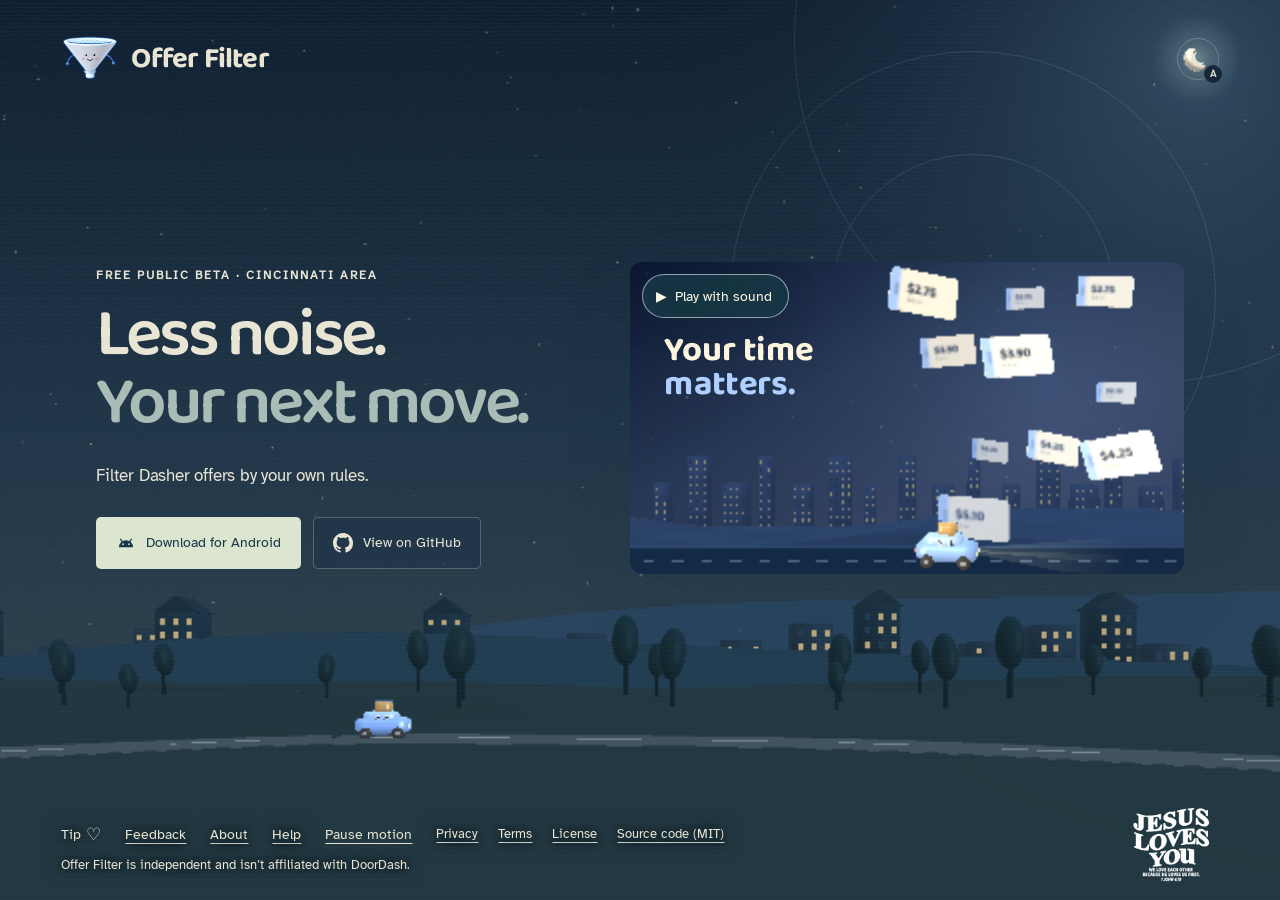
==== commit 85a11c5d: "Cache-buster 20261023-100 for 0.6.40 Every ?v= on the site moves from 20261023-099 to 20261023-100 s" ====
--- a/index.html
+++ b/index.html
@@ -11,7 +11,7 @@
 <meta property="og:url" content="https://offerfilter.org/">
 <meta property="og:title" content="Offer Filter — a free Android offer filter for Dashers">
 <meta property="og:description" content="Set your minimums and it declines Dasher offers below them. Free public beta in the Cincinnati area. Independent; not affiliated with DoorDash.">
-<meta property="og:image" content="https://offerfilter.org/assets/film-poster-wide.jpg?v=20261023-099">
+<meta property="og:image" content="https://offerfilter.org/assets/film-poster-wide.jpg?v=20261023-100">
 <meta property="og:image:type" content="image/jpeg">
 <meta property="og:image:width" content="1920">
 <meta property="og:image:height" content="1080">
@@ -19,30 +19,30 @@
 <meta name="twitter:card" content="summary_large_image">
 <meta name="twitter:title" content="Offer Filter — a free Android offer filter for Dashers">
 <meta name="twitter:description" content="Set your minimums and it declines Dasher offers below them. Free public beta in the Cincinnati area.">
-<meta name="twitter:image" content="https://offerfilter.org/assets/film-poster-wide.jpg?v=20261023-099">
+<meta name="twitter:image" content="https://offerfilter.org/assets/film-poster-wide.jpg?v=20261023-100">
 <meta name="twitter:image:alt" content="The Offer Filter mascot beside its name, offerfilter.org, and a Jesus Loves You emblem.">
-<link rel="icon" type="image/png" sizes="32x32" href="assets/favicon-32.png?v=20261023-099"><link rel="icon" type="image/png" sizes="16x16" href="assets/favicon-16.png?v=20261023-099"><link rel="apple-touch-icon" sizes="180x180" href="assets/apple-touch-icon.png?v=20261023-099">
-<link rel="preload" href="assets/baloo2-latin.woff2?v=20261023-099" as="font" type="font/woff2" crossorigin><link rel="preload" href="assets/atkinson-hyperlegible-latin.woff2?v=20261023-099" as="font" type="font/woff2" crossorigin><link rel="preload" as="image" href="assets/film-poster-wide.avif?v=20261023-099" type="image/avif" fetchpriority="high" media="(min-width: 601px)"><link rel="preload" as="image" href="assets/film-poster-square.avif?v=20261023-099" type="image/avif" fetchpriority="high" media="(max-width: 600px)">
-<link rel="stylesheet" href="style.css?v=20261023-099"></head>
+<link rel="icon" type="image/png" sizes="32x32" href="assets/favicon-32.png?v=20261023-100"><link rel="icon" type="image/png" sizes="16x16" href="assets/favicon-16.png?v=20261023-100"><link rel="apple-touch-icon" sizes="180x180" href="assets/apple-touch-icon.png?v=20261023-100">
+<link rel="preload" href="assets/baloo2-latin.woff2?v=20261023-100" as="font" type="font/woff2" crossorigin><link rel="preload" href="assets/atkinson-hyperlegible-latin.woff2?v=20261023-100" as="font" type="font/woff2" crossorigin><link rel="preload" as="image" href="assets/film-poster-wide.avif?v=20261023-100" type="image/avif" fetchpriority="high" media="(min-width: 601px)"><link rel="preload" as="image" href="assets/film-poster-square.avif?v=20261023-100" type="image/avif" fetchpriority="high" media="(max-width: 600px)">
+<link rel="stylesheet" href="style.css?v=20261023-100"></head>
 <body>
 <script>/* The sky's choice (see page.js) before the first paint, so a night visit never flashes day; the browser's own bars follow. */var m="AUTO",h=new Date().getHours();try{m=localStorage.getItem("offerfilter.theme")||m}catch(e){}if(m==="NIGHT"||m==="SYSTEM"&&matchMedia("(prefers-color-scheme: dark)").matches||m==="AUTO"&&(h<6||h>=18)){document.body.classList.add("night");document.querySelector('meta[name="theme-color"]').content="#102032"}</script>
 <main class="world" id="world">
   <canvas id="landscape" aria-hidden="true"></canvas>
   <div class="atmosphere" aria-hidden="true"><i></i><i></i><i></i></div>
-  <header><a class="wordmark" href="#" aria-label="Offer Filter home"><img id="brand-mascot" src="assets/mascot-3d.webp?v=20261023-099" width="58" height="58" alt="" decoding="async"><span>Offer Filter</span></a><div class="top-right"><button class="sky-toggle" id="sky-toggle" aria-label="Sky" title="Sky"><svg class="sky-sun" viewBox="0 0 24 24" aria-hidden="true"><circle cx="12" cy="12" r="4" fill="currentColor"/><path d="M12 1v3m0 16v3M1 12h3m16 0h3M4 4l2 2m12 12 2 2M4 20l2-2M18 6l2-2" fill="none" stroke="currentColor" stroke-width="1.5"/></svg><svg class="sky-moon" viewBox="0 0 24 24" aria-hidden="true"><path fill="currentColor" d="M18.84 15.08A7.5 7.5 0 1 1 11.31 4.53A6.5 6.5 0 0 0 18.84 15.08z"/></svg><span class="sky-badge" aria-hidden="true"></span></button><p class="sky-toast" id="sky-toast" role="status" aria-live="polite"></p></div></header>
+  <header><a class="wordmark" href="#" aria-label="Offer Filter home"><img id="brand-mascot" src="assets/mascot-3d.webp?v=20261023-100" width="58" height="58" alt="" decoding="async"><span>Offer Filter</span></a><div class="top-right"><button class="sky-toggle" id="sky-toggle" aria-label="Sky" title="Sky"><svg class="sky-sun" viewBox="0 0 24 24" aria-hidden="true"><circle cx="12" cy="12" r="4" fill="currentColor"/><path d="M12 1v3m0 16v3M1 12h3m16 0h3M4 4l2 2m12 12 2 2M4 20l2-2M18 6l2-2" fill="none" stroke="currentColor" stroke-width="1.5"/></svg><svg class="sky-moon" viewBox="0 0 24 24" aria-hidden="true"><path fill="currentColor" d="M18.84 15.08A7.5 7.5 0 1 1 11.31 4.53A6.5 6.5 0 0 0 18.84 15.08z"/></svg><span class="sky-badge" aria-hidden="true"></span></button><p class="sky-toast" id="sky-toast" role="status" aria-live="polite"></p></div></header>
   <div class="hero-content">
   <section class="intro" aria-labelledby="headline"><p class="eyebrow hero-eyebrow">Free public beta · Cincinnati area</p><h1 id="headline">Less noise.<br><em>Your next move.</em></h1><p class="lede">Filter Dasher offers by your own rules.</p><div class="app-actions"><a id="download-open" class="primary" href="install/"><svg class="icon" viewBox="0 0 24 24" aria-hidden="true"><path fill="currentColor" fill-rule="evenodd" d="M3.6 17a8.4 8.4 0 0 1 16.8 0zM7.35 13.4a1.05 1.05 0 1 0 2.1 0a1.05 1.05 0 1 0-2.1 0zm7.2 0a1.05 1.05 0 1 0 2.1 0a1.05 1.05 0 1 0-2.1 0z"/><path d="M7.2 10.1 5.6 7.5m11.2 2.6 1.6-2.6" fill="none" stroke="currentColor" stroke-width="1.6" stroke-linecap="round"/></svg><span>Download for Android</span></a><a class="source-button" href="https://github.com/Dillxn/dasher-offer-filter" target="_blank" rel="noopener noreferrer"><svg class="icon" viewBox="0 0 16 16" aria-hidden="true"><path fill="currentColor" d="M8 0c4.42 0 8 3.58 8 8a8.013 8.013 0 0 1-5.45 7.59c-.4.08-.55-.17-.55-.38 0-.27.01-1.13.01-2.2 0-.75-.25-1.23-.54-1.48 1.78-.2 3.65-.88 3.65-3.95 0-.88-.31-1.59-.82-2.15.08-.2.36-1.02-.08-2.12 0 0-.67-.22-2.2.82-.64-.18-1.32-.27-2-.27-.68 0-1.36.09-2 .27-1.53-1.03-2.2-.82-2.2-.82-.44 1.1-.16 1.92-.08 2.12-.51.56-.82 1.28-.82 2.15 0 3.06 1.86 3.75 3.64 3.95-.23.2-.44.55-.51 1.07-.46.21-1.61.55-2.33-.66-.15-.24-.6-.83-1.23-.82-.67.01-.27.38.01.53.34.19.73.9.82 1.13.16.45.68 1.31 2.69.94 0 .67.01 1.3.01 1.49 0 .21-.15.45-.55.38A7.995 7.995 0 0 1 0 8c0-4.42 3.58-8 8-8Z"/></svg><span>View on GitHub</span></a></div></section>
   <section id="film-section" class="film-section" aria-label="Offer Filter film">
-  <div class="film-stage" id="film-stage"><canvas id="film-canvas" role="img" aria-label="Offer Filter animated film" aria-describedby="film-transcript"></canvas><p class="film-cue" id="film-cue" aria-hidden="true" hidden></p><button id="film-play" class="film-play" aria-label="Play the Offer Filter film"><span aria-hidden="true">▶</span><b>Play film</b></button><div class="film-controls" id="film-controls" hidden><button type="button" data-act="toggle" aria-label="Play film"><svg viewBox="0 0 24 24" aria-hidden="true"><path class="i-play" d="M8 5.5v13l10.5-6.5z"/><path class="i-pause" d="M7 5h3.6v14H7zm6.4 0H17v14h-3.6z"/></svg></button><span class="film-time" id="film-time" aria-hidden="true">0:00 / 0:21</span><input id="film-seek" type="range" min="0" max="21" step="any" value="0" aria-label="Film position"><button type="button" data-act="captions" aria-pressed="false" aria-label="Captions"><span class="cc" aria-hidden="true">CC</span></button><button type="button" data-act="mute" aria-pressed="false" aria-label="Mute"><svg viewBox="0 0 24 24" aria-hidden="true"><path d="M4 9.2v5.6h3.6L12.5 19V5L7.6 9.2z"/><path class="i-sound" d="M15.2 8.6a4.6 4.6 0 0 1 0 6.8M17.6 6.3a7.9 7.9 0 0 1 0 11.4" fill="none" stroke="currentColor" stroke-width="1.8" stroke-linecap="round"/><path class="i-muted" d="m15.5 9.5 5 5m0-5-5 5" fill="none" stroke="currentColor" stroke-width="1.8" stroke-linecap="round"/></svg></button><button type="button" data-act="fullscreen" aria-label="Full screen"><svg viewBox="0 0 24 24" aria-hidden="true"><path class="i-enter" d="M4.5 9.5v-5h5m5 0h5v5m0 5v5h-5m-5 0h-5v-5" fill="none" stroke="currentColor" stroke-width="2"/><path class="i-exit" d="M9.5 4.5v5h-5m15 0h-5v-5m0 15v-5h5m-15 0h5v5" fill="none" stroke="currentColor" stroke-width="2"/></svg></button></div><noscript><video controls playsinline preload="none" poster="assets/film-poster-wide.jpg?v=20261023-099" width="1920" height="1080" aria-label="Offer Filter animated film"><source src="assets/offer-filter-landscape.mp4?v=20261023-099" type="video/mp4"><track kind="captions" src="assets/film-captions.vtt?v=20261023-099" srclang="en" label="English">Your browser cannot play this film. <a href="assets/offer-filter-landscape.mp4?v=20261023-099">Download the MP4.</a></video></noscript></div>
+  <div class="film-stage" id="film-stage"><canvas id="film-canvas" role="img" aria-label="Offer Filter animated film" aria-describedby="film-transcript"></canvas><p class="film-cue" id="film-cue" aria-hidden="true" hidden></p><button id="film-play" class="film-play" aria-label="Play the Offer Filter film"><span aria-hidden="true">▶</span><b>Play film</b></button><div class="film-controls" id="film-controls" hidden><button type="button" data-act="toggle" aria-label="Play film"><svg viewBox="0 0 24 24" aria-hidden="true"><path class="i-play" d="M8 5.5v13l10.5-6.5z"/><path class="i-pause" d="M7 5h3.6v14H7zm6.4 0H17v14h-3.6z"/></svg></button><span class="film-time" id="film-time" aria-hidden="true">0:00 / 0:21</span><input id="film-seek" type="range" min="0" max="21" step="any" value="0" aria-label="Film position"><button type="button" data-act="captions" aria-pressed="false" aria-label="Captions"><span class="cc" aria-hidden="true">CC</span></button><button type="button" data-act="mute" aria-pressed="false" aria-label="Mute"><svg viewBox="0 0 24 24" aria-hidden="true"><path d="M4 9.2v5.6h3.6L12.5 19V5L7.6 9.2z"/><path class="i-sound" d="M15.2 8.6a4.6 4.6 0 0 1 0 6.8M17.6 6.3a7.9 7.9 0 0 1 0 11.4" fill="none" stroke="currentColor" stroke-width="1.8" stroke-linecap="round"/><path class="i-muted" d="m15.5 9.5 5 5m0-5-5 5" fill="none" stroke="currentColor" stroke-width="1.8" stroke-linecap="round"/></svg></button><button type="button" data-act="fullscreen" aria-label="Full screen"><svg viewBox="0 0 24 24" aria-hidden="true"><path class="i-enter" d="M4.5 9.5v-5h5m5 0h5v5m0 5v5h-5m-5 0h-5v-5" fill="none" stroke="currentColor" stroke-width="2"/><path class="i-exit" d="M9.5 4.5v5h-5m15 0h-5v-5m0 15v-5h5m-15 0h5v5" fill="none" stroke="currentColor" stroke-width="2"/></svg></button></div><noscript><video controls playsinline preload="none" poster="assets/film-poster-wide.jpg?v=20261023-100" width="1920" height="1080" aria-label="Offer Filter animated film"><source src="assets/offer-filter-landscape.mp4?v=20261023-100" type="video/mp4"><track kind="captions" src="assets/film-captions.vtt?v=20261023-100" srclang="en" label="English">Your browser cannot play this film. <a href="assets/offer-filter-landscape.mp4?v=20261023-100">Download the MP4.</a></video></noscript></div>
   <p id="film-transcript" class="visually-hidden">Narration: Your time matters. Set your minimums. Offer Filter declines the offers below them. You choose the good ones. See every offer in perspective. Find your next move. Free and open source. Picture: the Offer Filter app on a phone, drawn from its source with invented offers. A finger raises the per-mile minimum, three low offers are declined, a good one passes with an alert, its ticket opens from the skyline of recent offers, and at dawn the area map shows where offers paid best.</p>
-  <audio id="film-audio" preload="none"><source src="assets/film-soundtrack.webm?v=20261023-099" type="audio/webm; codecs=opus"><source src="assets/film-soundtrack.m4a?v=20261023-099" type="audio/mp4"></audio>
+  <audio id="film-audio" preload="none"><source src="assets/film-soundtrack.webm?v=20261023-100" type="audio/webm; codecs=opus"><source src="assets/film-soundtrack.m4a?v=20261023-100" type="audio/mp4"></audio>
 </section>
   </div>
-  <footer><div class="footer-text"><nav class="footer-links" aria-label="Support"><a id="tip-open" class="tip-link" href="#tip">Tip <span aria-hidden="true">♡</span></a><a id="feedback-open" class="quiet-link" href="#feedback">Feedback</a><a id="about-open" class="quiet-link" href="#about">About</a><a id="help-open" class="quiet-link" href="#help">Help</a><button id="motion-toggle" class="quiet-link" type="button" aria-pressed="false">Pause motion</button></nav><nav class="legal-links" aria-label="Legal and source"><a href="privacy/">Privacy</a><a href="terms/">Terms</a><a href="license/">License</a><a href="https://github.com/Dillxn/dasher-offer-filter">Source code (MIT)</a></nav><p class="independent">Offer Filter is independent and isn’t affiliated with DoorDash.</p></div><a class="signature" href="https://jesuslovesyou.xyz/" target="_blank" rel="noopener"><img src="assets/jesus-loves-you-emblem-560.png?v=20261023-099" crossorigin="anonymous" width="560" height="442" alt="Jesus Loves You. We love each other because He loves us first. 1 John 4:19."></a></footer>
+  <footer><div class="footer-text"><nav class="footer-links" aria-label="Support"><a id="tip-open" class="tip-link" href="#tip">Tip <span aria-hidden="true">♡</span></a><a id="feedback-open" class="quiet-link" href="#feedback">Feedback</a><a id="about-open" class="quiet-link" href="#about">About</a><a id="help-open" class="quiet-link" href="#help">Help</a><button id="motion-toggle" class="quiet-link" type="button" aria-pressed="false">Pause motion</button></nav><nav class="legal-links" aria-label="Legal and source"><a href="privacy/">Privacy</a><a href="terms/">Terms</a><a href="license/">License</a><a href="https://github.com/Dillxn/dasher-offer-filter">Source code (MIT)</a></nav><p class="independent">Offer Filter is independent and isn’t affiliated with DoorDash.</p></div><a class="signature" href="https://jesuslovesyou.xyz/" target="_blank" rel="noopener"><img src="assets/jesus-loves-you-emblem-560.png?v=20261023-100" crossorigin="anonymous" width="560" height="442" alt="Jesus Loves You. We love each other because He loves us first. 1 John 4:19."></a></footer>
 </main>
 <dialog id="tip-dialog" aria-labelledby="tip-title"><div class="dialog-top"><span class="eyebrow">Goodwill, always optional</span><button class="close" type="button" data-close aria-label="Close tips">×</button></div><div class="heart" aria-hidden="true">♡</div><h2 id="tip-title">A little thanks<br>goes a long way.</h2><p>If the app helps your day, you can leave Dillon a tip. The app stays free either way.</p><div class="tip-options"><a href="https://cash.app/$JesusLovesYou0808" target="_blank" rel="noopener"><b><svg class="pay-icon" viewBox="0 0 24 24" aria-hidden="true"><rect x="4" y="3" width="16" height="18" fill="#fff"/><path fill="#00D632" d="M23.59 3.475a5.1 5.1 0 00-3.05-3.05c-1.31-.42-2.5-.42-4.92-.42H8.36c-2.4 0-3.61 0-4.9.4a5.1 5.1 0 00-3.05 3.06C0 4.765 0 5.965 0 8.365v7.27c0 2.41 0 3.6.4 4.9a5.1 5.1 0 003.05 3.05c1.3.41 2.5.41 4.9.41h7.28c2.41 0 3.61 0 4.9-.4a5.1 5.1 0 003.06-3.06c.41-1.3.41-2.5.41-4.9v-7.25c0-2.41 0-3.61-.41-4.91zm-6.17 4.63l-.93.93a.5.5 0 01-.67.01 5 5 0 00-3.22-1.18c-.97 0-1.94.32-1.94 1.21 0 .9 1.04 1.2 2.24 1.65 2.1.7 3.84 1.58 3.84 3.64 0 2.24-1.74 3.78-4.58 3.95l-.26 1.2a.49.49 0 01-.48.39H9.63l-.09-.01a.5.5 0 01-.38-.59l.28-1.27a6.54 6.54 0 01-2.88-1.57v-.01a.48.48 0 010-.68l1-.97a.49.49 0 01.67 0c.91.86 2.13 1.34 3.39 1.32 1.3 0 2.17-.55 2.17-1.42 0-.87-.88-1.1-2.54-1.72-1.76-.63-3.43-1.52-3.43-3.6 0-2.42 2.01-3.6 4.39-3.71l.25-1.23a.48.48 0 01.48-.38h1.78l.1.01c.26.06.43.31.37.57l-.27 1.37c.9.3 1.75.77 2.48 1.39l.02.02c.19.2.19.5 0 .68z"/></svg>Cash App</b><span>$JesusLovesYou0808 ↗</span></a><a href="https://venmo.com/dillonriecke?txn=pay&amp;note=Thanks%20for%20Offer%20Filter" target="_blank" rel="noopener"><b><svg class="pay-icon" viewBox="0 0 24 24" aria-hidden="true"><rect width="24" height="24" rx="5.4" fill="#008CFF"/><path fill="#fff" d="M13.43 5.89C13.71 6.48 13.89 7.19 13.89 8.23C13.89 10.14 12.54 12.94 11.44 14.72L10.26 5.31L5.41 5.77L7.64 19.00L13.17 19.00C15.60 15.82 18.59 11.29 18.59 7.80C18.59 6.71 18.36 5.84 17.85 5.00L13.43 5.89Z"/></svg>Venmo</b><span>@dillonriecke ↗</span></a></div><p class="fine-print">Choose an amount in the payment app. Nothing is automatic, recurring, or counted per order.</p></dialog>
 <dialog id="about-dialog" aria-labelledby="about-title"><div class="dialog-top"><span class="eyebrow">Offer Filter</span><button class="close" type="button" data-close aria-label="Close About">×</button></div><h2 id="about-title">You set the pace.</h2><p>Offer Filter is a free Android companion for Dashers. Set three minimums (pay per stop, pay per mile and pay per hour of Dasher’s time estimate) and, if you like, the most stops you’ll take. It declines offers below them and leaves the rest to you. One small companion for a long shift.</p><p>New in 0.6: Autopilot is on by default and moves how much of your minimums an offer must pay, from how often offers arrive, what they pay for your time and the acceptance-rate goal you choose. Offers it lets through below your minimums are always yours to decide. Offers you accept can raise learned minimums on top of yours, and Adopt makes them your own.</p><p>Free and open source under the MIT License. <a href="https://github.com/Dillxn/dasher-offer-filter">Source code (MIT)</a> · <a href="license/">License</a> · <a href="https://github.com/Dillxn/offer-filter-site">Website source</a>. Tips are always optional.</p><p>The film uses invented offers to show the idea. It isn’t a recording of a verified phone run, an earnings promise, or a claim about DoorDash’s offer algorithm.</p><p class="fine-print">A public beta, still being tested on real phones. Behavior can change with Android and Dasher updates. Offer Filter is independent and isn’t affiliated with DoorDash. No safety or accessibility certification is claimed.</p></dialog>
 <dialog id="help-dialog" aria-labelledby="help-title"><div class="dialog-top"><span class="eyebrow">Android 15+ · public beta</span><button class="close" type="button" data-close aria-label="Close Help">×</button></div><h2 id="help-title">Start while parked.</h2><p>No account is needed to download the app, get its updates, or send feedback.</p><ol class="setup-steps"><li><a href="install/">Install Offer Filter</a>. The guide walks through Chrome’s download warning, Play Protect, Samsung’s Auto Blocker (on a Galaxy it can come first) and Android’s “Restricted setting” (on newer Galaxy phones, “App was denied access”).</li><li>Open Offer Filter and read the notice, including the acceptance-rate and account risks. Choose <strong>I understand and accept</strong> only if you agree.</li><li>Follow setup, one step at a time: <strong>Turn on screen reading</strong> (Android 13 and later blocks it the first time; setup then shows <strong>Allow restricted settings</strong>), <strong>Turn on background offers</strong>, <strong>Allow alerts</strong> and, if you like, the map’s location. Updates ask for <strong>Allow updates</strong> once one is ready. About a day later Android may remind you once that Offer Filter can view and control your screen; that’s expected.</li><li>Setup ends with <strong>Start with typical minimums</strong>: <strong>Start auto-decline</strong>, or <strong>Set my own</strong> and set three minimums on the constellation: pay per stop, pay per mile and pay per hour, plus max stops if you like. Autopilot is on already with pay first, its suggested goal, and the first time you turn auto-decline on with the mascot it asks once <strong>What matters more?</strong> Pay first (suggested), or protect your acceptance rate at 70% or more (a top tier) or 50% or more (a tier). Long-press its <strong>Auto</strong> chip to change that later, or tap it to turn Autopilot off. Dash in <strong>Earn per Offer</strong>; Earn by Time isn’t supported in this beta.</li><li>Drive with Dasher full screen and Offer Filter’s tab, or Google Maps or Waze full screen with Peek. Tap the tab to come back to Offer Filter; the same tab there goes back to Dasher.</li></ol><p>Peek waits for Dasher to show a background offer, and if one dings while your phone is locked, unlock within 40 seconds and it checks it. During a dash with auto-decline on, your screen doesn’t time out, whatever app is in front; it’s never woken or unlocked, and the power button still turns it off.</p><h3>Something isn’t right?</h3><p>In Offer Filter, tap the mascot on its home screen to pause: paused, Offer Filter still shows each offer’s score but taps nothing. Turn off Auto-accept if you turned it on, and use Dasher directly. To stop it reading Dasher, turn off Offer Filter’s accessibility and notification access in Android settings.</p><p><a id="help-feedback-open" class="secondary feedback-button" href="#feedback">Send feedback</a></p><p class="contact-line">A privacy, data deletion or security request that needs an answer? Email <a href="mailto:privacy@offerfilter.org">privacy@offerfilter.org</a>. Unlike feedback, email isn’t anonymous.</p><p class="fine-print">A beta, not a guarantee of reliability. Autopilot’s acceptance-rate goal is a best effort, not a promise. Never handle your phone while driving. <a href="privacy/">Privacy</a> · <a href="terms/">Terms</a> · <a href="license/">License</a></p></dialog>
 <dialog id="feedback-dialog" aria-labelledby="feedback-title" aria-describedby="feedback-intro"><div class="dialog-top"><span class="eyebrow">No account needed</span><button class="close" type="button" data-close aria-label="Close feedback">×</button></div><h2 id="feedback-title">Tell us what happened.</h2><p id="feedback-intro">No account needed: no name, no email. Please leave out customer names, addresses, and any payment, account or password details. There’s no reply address, so we can’t answer directly.</p><form id="feedback-form" class="feedback-form" novalidate><label for="feedback-category">Type</label><select id="feedback-category" name="category"><option value="general">General</option><option value="bug">Something went wrong</option><option value="update">Installing or updating</option><option value="ux">Setup or ease of use</option><option value="feature">An idea</option><option value="privacy">Privacy</option><option value="other">Other</option></select><label for="feedback-message">Message</label><textarea id="feedback-message" name="message" maxlength="4000" rows="6" required aria-describedby="feedback-hint feedback-count" placeholder="What happened, and what did you expect?"></textarea><p class="feedback-meta"><span id="feedback-hint">Your phone model and Android version help.</span><span id="feedback-count">0 / 4,000</span></p><button id="feedback-submit" class="primary feedback-submit" type="submit">Send feedback</button><p id="feedback-status" class="feedback-status" role="status" aria-live="polite"></p></form><p class="fine-print">The site sends only the type and message above, marked as coming from the website. Feedback is kept for 90 days. It may be reviewed by the developer with the help of AI assistants such as Anthropic’s Claude or OpenAI’s ChatGPT/Codex. Your IP address isn’t stored with your feedback, though Supabase and network providers handle ordinary connection data. <a href="privacy/#this-website">Privacy</a></p></dialog>
-<script src="scene.js?v=20261023-099"></script><script src="player.js?v=20261023-099"></script><script src="page.js?v=20261023-099"></script>
+<script src="scene.js?v=20261023-100"></script><script src="player.js?v=20261023-100"></script><script src="page.js?v=20261023-100"></script>
 </body></html>
--- a/style.css
+++ b/style.css
@@ -1,8 +1,8 @@
-@font-face{font-family:"Baloo 2";src:url(assets/baloo2-latin.woff2?v=20261023-099) format("woff2");font-weight:400 800;font-display:swap;unicode-range:U+0000-00FF,U+0131,U+0152-0153,U+02BB-02BC,U+02C6,U+02DA,U+02DC,U+2000-206F,U+2074,U+20AC,U+2122,U+2190-2199,U+2212,U+2215,U+FEFF,U+FFFD}
-@font-face{font-family:"Atkinson Hyperlegible";src:url(assets/atkinson-hyperlegible-latin.woff2?v=20261023-099) format("woff2");font-weight:400;font-display:swap;unicode-range:U+0000-00FF,U+0131,U+0152-0153,U+02BB-02BC,U+02C6,U+02DA,U+02DC,U+2000-206F,U+2074,U+20AC,U+2122,U+2190-2199,U+2212,U+2215,U+FEFF,U+FFFD}
+@font-face{font-family:"Baloo 2";src:url(assets/baloo2-latin.woff2?v=20261023-100) format("woff2");font-weight:400 800;font-display:swap;unicode-range:U+0000-00FF,U+0131,U+0152-0153,U+02BB-02BC,U+02C6,U+02DA,U+02DC,U+2000-206F,U+2074,U+20AC,U+2122,U+2190-2199,U+2212,U+2215,U+FEFF,U+FFFD}
+@font-face{font-family:"Atkinson Hyperlegible";src:url(assets/atkinson-hyperlegible-latin.woff2?v=20261023-100) format("woff2");font-weight:400;font-display:swap;unicode-range:U+0000-00FF,U+0131,U+0152-0153,U+02BB-02BC,U+02C6,U+02DA,U+02DC,U+2000-206F,U+2074,U+20AC,U+2122,U+2190-2199,U+2212,U+2215,U+FEFF,U+FFFD}
 /* Roboto draws the app's own words inside the film's phone; no element uses it, so it loads only when the film does. */
-@font-face{font-family:Roboto;src:url(assets/roboto-latin-400.woff2?v=20261023-099) format("woff2");font-weight:400;font-display:swap;unicode-range:U+0000-00FF,U+0131,U+0152-0153,U+02BB-02BC,U+02C6,U+02DA,U+02DC,U+2000-206F,U+2074,U+20AC,U+2122,U+2190-2199,U+2212,U+2215,U+FEFF,U+FFFD}
-@font-face{font-family:Roboto;src:url(assets/roboto-latin-500.woff2?v=20261023-099) format("woff2");font-weight:500;font-display:swap;unicode-range:U+0000-00FF,U+0131,U+0152-0153,U+02BB-02BC,U+02C6,U+02DA,U+02DC,U+2000-206F,U+2074,U+20AC,U+2122,U+2190-2199,U+2212,U+2215,U+FEFF,U+FFFD}
+@font-face{font-family:Roboto;src:url(assets/roboto-latin-400.woff2?v=20261023-100) format("woff2");font-weight:400;font-display:swap;unicode-range:U+0000-00FF,U+0131,U+0152-0153,U+02BB-02BC,U+02C6,U+02DA,U+02DC,U+2000-206F,U+2074,U+20AC,U+2122,U+2190-2199,U+2212,U+2215,U+FEFF,U+FFFD}
+@font-face{font-family:Roboto;src:url(assets/roboto-latin-500.woff2?v=20261023-100) format("woff2");font-weight:500;font-display:swap;unicode-range:U+0000-00FF,U+0131,U+0152-0153,U+02BB-02BC,U+02C6,U+02DA,U+02DC,U+2000-206F,U+2074,U+20AC,U+2122,U+2190-2199,U+2212,U+2215,U+FEFF,U+FFFD}
 *{box-sizing:border-box}
 html{color-scheme:light}
 html:has(>body.night){color-scheme:dark}
@@ -74,7 +74,7 @@
    image-set() cannot choose by type), which steps out once the film has faded in (`bare`), or behind the MP4, so that
    nothing shows through the rounded corners' soft edge as a rim. */
 .film-section{position:relative;min-width:0;scroll-margin-top:24px}
-.film-stage{position:relative;container-type:inline-size;aspect-ratio:16/9;width:100%;overflow:hidden;border-radius:12px;background:url(assets/film-poster-wide.webp?v=20261023-099) center/cover no-repeat,linear-gradient(160deg,#d6e5e6,#efdfbd 55%,#f6b585);background-image:image-set(url(assets/film-poster-wide.avif?v=20261023-099) type("image/avif"),url(assets/film-poster-wide.webp?v=20261023-099) type("image/webp")),linear-gradient(160deg,#d6e5e6,#efdfbd 55%,#f6b585);box-shadow:0 22px 65px #16364426}
+.film-stage{position:relative;container-type:inline-size;aspect-ratio:16/9;width:100%;overflow:hidden;border-radius:12px;background:url(assets/film-poster-wide.webp?v=20261023-100) center/cover no-repeat,linear-gradient(160deg,#d6e5e6,#efdfbd 55%,#f6b585);background-image:image-set(url(assets/film-poster-wide.avif?v=20261023-100) type("image/avif"),url(assets/film-poster-wide.webp?v=20261023-100) type("image/webp")),linear-gradient(160deg,#d6e5e6,#efdfbd 55%,#f6b585);box-shadow:0 22px 65px #16364426}
 .film-stage canvas{display:block;width:100%;height:100%;opacity:0;transition:opacity .8s ease}
 .film-stage.live canvas{opacity:1}
 .film-stage.bare,.film-stage.film-video{background:none}
@@ -131,7 +131,7 @@
 .signature{position:relative;flex:none;display:flex;justify-content:center;width:min(96px,100%);margin:0;--signature-ink:#36594b}
 .signature img{display:block;width:100%;height:auto;filter:brightness(.58)}
 /* Tint the original alpha; keep the image and full alt text as the no-mask fallback. */
-@supports (mask-image:url("")) or (-webkit-mask-image:url("")){.signature::before{content:"";position:absolute;inset:0;background:var(--signature-ink);-webkit-mask:url(assets/jesus-loves-you-emblem-560.png?v=20261023-099) center/contain no-repeat;mask:url(assets/jesus-loves-you-emblem-560.png?v=20261023-099) center/contain no-repeat}.signature img{opacity:0}}
+@supports (mask-image:url("")) or (-webkit-mask-image:url("")){.signature::before{content:"";position:absolute;inset:0;background:var(--signature-ink);-webkit-mask:url(assets/jesus-loves-you-emblem-560.png?v=20261023-100) center/contain no-repeat;mask:url(assets/jesus-loves-you-emblem-560.png?v=20261023-100) center/contain no-repeat}.signature img{opacity:0}}
 
 /* Dialogs: one quiet card, light by day and deep blue at night. */
 dialog{--card:#f6f1e6;--card-ink:#233f48;--card-line:#233f4833;background:var(--card);color:var(--card-ink);border:0;padding:30px;width:min(460px,calc(100% - 32px));max-height:calc(100svh - 32px);border-radius:12px;box-shadow:0 24px 130px #0a18265c;overscroll-behavior:contain}
@@ -197,7 +197,7 @@
 @media(min-width:1700px){.hero-content{gap:8%;width:88%;margin-top:90px;margin-bottom:130px;margin-top:clamp(16px,9svh - 8px,90px);margin-bottom:clamp(56px,15svh - 12px,130px)}}
 @media(max-width:1050px){.hero-content{gap:4%;width:100%}.intro h1{font-size:clamp(48px,5.5vw,65px)}.lede{font-size:15px}.primary,.source-button{font-size:13px;padding:14px 16px}}
 @media(max-width:850px){.world{padding:22px 6% 20px}footer{display:block}.footer-text,.footer-links,.legal-links{justify-content:center}footer .independent{text-align:center}.signature{width:min(144px,100%);margin:24px auto 12px}.wordmark{font-size:26px;gap:9px}.wordmark img{width:51px;height:51px}.hero-content{grid-template-columns:minmax(0,1fr);gap:36px;max-width:590px;margin:40px auto 90px}.intro h1{font-size:clamp(51px,9vw,72px);letter-spacing:-2.6px;margin-bottom:18px}.lede{font-size:16px;max-width:440px;line-height:1.55;margin-bottom:22px}.primary,.source-button{font-size:14px;padding:15px 18px}.footer-links{gap:8px 20px}.atmosphere i:nth-child(1){width:90vw;height:90vw}.atmosphere i:nth-child(2){width:70vw;height:70vw}}
-@media(max-width:600px){.film-stage{aspect-ratio:1;background-image:url(assets/film-poster-square.webp?v=20261023-099),linear-gradient(160deg,#d6e5e6,#efdfbd 55%,#f6b585);background-image:image-set(url(assets/film-poster-square.avif?v=20261023-099) type("image/avif"),url(assets/film-poster-square.webp?v=20261023-099) type("image/webp")),linear-gradient(160deg,#d6e5e6,#efdfbd 55%,#f6b585)}.app-actions>*{flex:1 1 auto}}
+@media(max-width:600px){.film-stage{aspect-ratio:1;background-image:url(assets/film-poster-square.webp?v=20261023-100),linear-gradient(160deg,#d6e5e6,#efdfbd 55%,#f6b585);background-image:image-set(url(assets/film-poster-square.avif?v=20261023-100) type("image/avif"),url(assets/film-poster-square.webp?v=20261023-100) type("image/webp")),linear-gradient(160deg,#d6e5e6,#efdfbd 55%,#f6b585)}.app-actions>*{flex:1 1 auto}}
 @media(max-width:480px){.world{padding-left:7%;padding-right:7%}.wordmark{font-size:24px}.wordmark img{width:46px;height:46px}.sky-toggle{width:44px;height:44px}.hero-content{margin-top:34px;margin-bottom:70px;gap:32px}.intro h1{font-size:clamp(46px,12vw,58px);letter-spacing:-2px;line-height:1.04}.lede{font-size:15px}.primary,.source-button{font-size:14px;padding:14px 16px}.tip-options a{padding:15px 11px}.intro .hero-eyebrow{font-size:11px;letter-spacing:1.6px;margin-bottom:14px}}
 /* The page arrives gently (from its first frame on, its words already show, only fainter and a little lower), and
    turns with the sky: while page.js marks a change of sky, colors ease over the sky's own sunset or sunrise. */
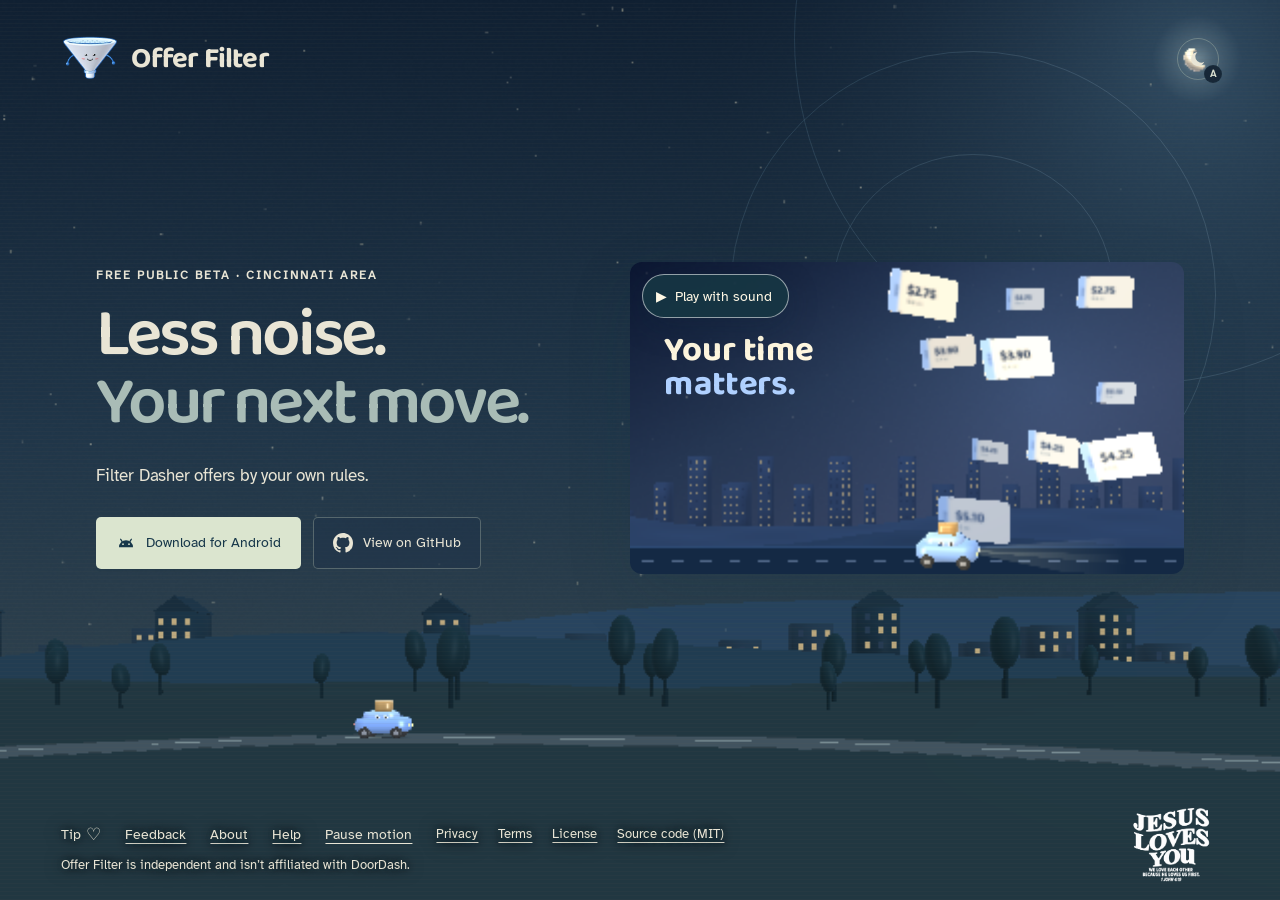
==== commit 1981b946: "Cache-buster 20261023-101 for 0.6.41 Every ?v= on the site moves from 20261023-100 to 20261023-101 s" ====
--- a/index.html
+++ b/index.html
@@ -11,7 +11,7 @@
 <meta property="og:url" content="https://offerfilter.org/">
 <meta property="og:title" content="Offer Filter — a free Android offer filter for Dashers">
 <meta property="og:description" content="Set your minimums and it declines Dasher offers below them. Free public beta in the Cincinnati area. Independent; not affiliated with DoorDash.">
-<meta property="og:image" content="https://offerfilter.org/assets/film-poster-wide.jpg?v=20261023-100">
+<meta property="og:image" content="https://offerfilter.org/assets/film-poster-wide.jpg?v=20261023-101">
 <meta property="og:image:type" content="image/jpeg">
 <meta property="og:image:width" content="1920">
 <meta property="og:image:height" content="1080">
@@ -19,30 +19,30 @@
 <meta name="twitter:card" content="summary_large_image">
 <meta name="twitter:title" content="Offer Filter — a free Android offer filter for Dashers">
 <meta name="twitter:description" content="Set your minimums and it declines Dasher offers below them. Free public beta in the Cincinnati area.">
-<meta name="twitter:image" content="https://offerfilter.org/assets/film-poster-wide.jpg?v=20261023-100">
+<meta name="twitter:image" content="https://offerfilter.org/assets/film-poster-wide.jpg?v=20261023-101">
 <meta name="twitter:image:alt" content="The Offer Filter mascot beside its name, offerfilter.org, and a Jesus Loves You emblem.">
-<link rel="icon" type="image/png" sizes="32x32" href="assets/favicon-32.png?v=20261023-100"><link rel="icon" type="image/png" sizes="16x16" href="assets/favicon-16.png?v=20261023-100"><link rel="apple-touch-icon" sizes="180x180" href="assets/apple-touch-icon.png?v=20261023-100">
-<link rel="preload" href="assets/baloo2-latin.woff2?v=20261023-100" as="font" type="font/woff2" crossorigin><link rel="preload" href="assets/atkinson-hyperlegible-latin.woff2?v=20261023-100" as="font" type="font/woff2" crossorigin><link rel="preload" as="image" href="assets/film-poster-wide.avif?v=20261023-100" type="image/avif" fetchpriority="high" media="(min-width: 601px)"><link rel="preload" as="image" href="assets/film-poster-square.avif?v=20261023-100" type="image/avif" fetchpriority="high" media="(max-width: 600px)">
-<link rel="stylesheet" href="style.css?v=20261023-100"></head>
+<link rel="icon" type="image/png" sizes="32x32" href="assets/favicon-32.png?v=20261023-101"><link rel="icon" type="image/png" sizes="16x16" href="assets/favicon-16.png?v=20261023-101"><link rel="apple-touch-icon" sizes="180x180" href="assets/apple-touch-icon.png?v=20261023-101">
+<link rel="preload" href="assets/baloo2-latin.woff2?v=20261023-101" as="font" type="font/woff2" crossorigin><link rel="preload" href="assets/atkinson-hyperlegible-latin.woff2?v=20261023-101" as="font" type="font/woff2" crossorigin><link rel="preload" as="image" href="assets/film-poster-wide.avif?v=20261023-101" type="image/avif" fetchpriority="high" media="(min-width: 601px)"><link rel="preload" as="image" href="assets/film-poster-square.avif?v=20261023-101" type="image/avif" fetchpriority="high" media="(max-width: 600px)">
+<link rel="stylesheet" href="style.css?v=20261023-101"></head>
 <body>
 <script>/* The sky's choice (see page.js) before the first paint, so a night visit never flashes day; the browser's own bars follow. */var m="AUTO",h=new Date().getHours();try{m=localStorage.getItem("offerfilter.theme")||m}catch(e){}if(m==="NIGHT"||m==="SYSTEM"&&matchMedia("(prefers-color-scheme: dark)").matches||m==="AUTO"&&(h<6||h>=18)){document.body.classList.add("night");document.querySelector('meta[name="theme-color"]').content="#102032"}</script>
 <main class="world" id="world">
   <canvas id="landscape" aria-hidden="true"></canvas>
   <div class="atmosphere" aria-hidden="true"><i></i><i></i><i></i></div>
-  <header><a class="wordmark" href="#" aria-label="Offer Filter home"><img id="brand-mascot" src="assets/mascot-3d.webp?v=20261023-100" width="58" height="58" alt="" decoding="async"><span>Offer Filter</span></a><div class="top-right"><button class="sky-toggle" id="sky-toggle" aria-label="Sky" title="Sky"><svg class="sky-sun" viewBox="0 0 24 24" aria-hidden="true"><circle cx="12" cy="12" r="4" fill="currentColor"/><path d="M12 1v3m0 16v3M1 12h3m16 0h3M4 4l2 2m12 12 2 2M4 20l2-2M18 6l2-2" fill="none" stroke="currentColor" stroke-width="1.5"/></svg><svg class="sky-moon" viewBox="0 0 24 24" aria-hidden="true"><path fill="currentColor" d="M18.84 15.08A7.5 7.5 0 1 1 11.31 4.53A6.5 6.5 0 0 0 18.84 15.08z"/></svg><span class="sky-badge" aria-hidden="true"></span></button><p class="sky-toast" id="sky-toast" role="status" aria-live="polite"></p></div></header>
+  <header><a class="wordmark" href="#" aria-label="Offer Filter home"><img id="brand-mascot" src="assets/mascot-3d.webp?v=20261023-101" width="58" height="58" alt="" decoding="async"><span>Offer Filter</span></a><div class="top-right"><button class="sky-toggle" id="sky-toggle" aria-label="Sky" title="Sky"><svg class="sky-sun" viewBox="0 0 24 24" aria-hidden="true"><circle cx="12" cy="12" r="4" fill="currentColor"/><path d="M12 1v3m0 16v3M1 12h3m16 0h3M4 4l2 2m12 12 2 2M4 20l2-2M18 6l2-2" fill="none" stroke="currentColor" stroke-width="1.5"/></svg><svg class="sky-moon" viewBox="0 0 24 24" aria-hidden="true"><path fill="currentColor" d="M18.84 15.08A7.5 7.5 0 1 1 11.31 4.53A6.5 6.5 0 0 0 18.84 15.08z"/></svg><span class="sky-badge" aria-hidden="true"></span></button><p class="sky-toast" id="sky-toast" role="status" aria-live="polite"></p></div></header>
   <div class="hero-content">
   <section class="intro" aria-labelledby="headline"><p class="eyebrow hero-eyebrow">Free public beta · Cincinnati area</p><h1 id="headline">Less noise.<br><em>Your next move.</em></h1><p class="lede">Filter Dasher offers by your own rules.</p><div class="app-actions"><a id="download-open" class="primary" href="install/"><svg class="icon" viewBox="0 0 24 24" aria-hidden="true"><path fill="currentColor" fill-rule="evenodd" d="M3.6 17a8.4 8.4 0 0 1 16.8 0zM7.35 13.4a1.05 1.05 0 1 0 2.1 0a1.05 1.05 0 1 0-2.1 0zm7.2 0a1.05 1.05 0 1 0 2.1 0a1.05 1.05 0 1 0-2.1 0z"/><path d="M7.2 10.1 5.6 7.5m11.2 2.6 1.6-2.6" fill="none" stroke="currentColor" stroke-width="1.6" stroke-linecap="round"/></svg><span>Download for Android</span></a><a class="source-button" href="https://github.com/Dillxn/dasher-offer-filter" target="_blank" rel="noopener noreferrer"><svg class="icon" viewBox="0 0 16 16" aria-hidden="true"><path fill="currentColor" d="M8 0c4.42 0 8 3.58 8 8a8.013 8.013 0 0 1-5.45 7.59c-.4.08-.55-.17-.55-.38 0-.27.01-1.13.01-2.2 0-.75-.25-1.23-.54-1.48 1.78-.2 3.65-.88 3.65-3.95 0-.88-.31-1.59-.82-2.15.08-.2.36-1.02-.08-2.12 0 0-.67-.22-2.2.82-.64-.18-1.32-.27-2-.27-.68 0-1.36.09-2 .27-1.53-1.03-2.2-.82-2.2-.82-.44 1.1-.16 1.92-.08 2.12-.51.56-.82 1.28-.82 2.15 0 3.06 1.86 3.75 3.64 3.95-.23.2-.44.55-.51 1.07-.46.21-1.61.55-2.33-.66-.15-.24-.6-.83-1.23-.82-.67.01-.27.38.01.53.34.19.73.9.82 1.13.16.45.68 1.31 2.69.94 0 .67.01 1.3.01 1.49 0 .21-.15.45-.55.38A7.995 7.995 0 0 1 0 8c0-4.42 3.58-8 8-8Z"/></svg><span>View on GitHub</span></a></div></section>
   <section id="film-section" class="film-section" aria-label="Offer Filter film">
-  <div class="film-stage" id="film-stage"><canvas id="film-canvas" role="img" aria-label="Offer Filter animated film" aria-describedby="film-transcript"></canvas><p class="film-cue" id="film-cue" aria-hidden="true" hidden></p><button id="film-play" class="film-play" aria-label="Play the Offer Filter film"><span aria-hidden="true">▶</span><b>Play film</b></button><div class="film-controls" id="film-controls" hidden><button type="button" data-act="toggle" aria-label="Play film"><svg viewBox="0 0 24 24" aria-hidden="true"><path class="i-play" d="M8 5.5v13l10.5-6.5z"/><path class="i-pause" d="M7 5h3.6v14H7zm6.4 0H17v14h-3.6z"/></svg></button><span class="film-time" id="film-time" aria-hidden="true">0:00 / 0:21</span><input id="film-seek" type="range" min="0" max="21" step="any" value="0" aria-label="Film position"><button type="button" data-act="captions" aria-pressed="false" aria-label="Captions"><span class="cc" aria-hidden="true">CC</span></button><button type="button" data-act="mute" aria-pressed="false" aria-label="Mute"><svg viewBox="0 0 24 24" aria-hidden="true"><path d="M4 9.2v5.6h3.6L12.5 19V5L7.6 9.2z"/><path class="i-sound" d="M15.2 8.6a4.6 4.6 0 0 1 0 6.8M17.6 6.3a7.9 7.9 0 0 1 0 11.4" fill="none" stroke="currentColor" stroke-width="1.8" stroke-linecap="round"/><path class="i-muted" d="m15.5 9.5 5 5m0-5-5 5" fill="none" stroke="currentColor" stroke-width="1.8" stroke-linecap="round"/></svg></button><button type="button" data-act="fullscreen" aria-label="Full screen"><svg viewBox="0 0 24 24" aria-hidden="true"><path class="i-enter" d="M4.5 9.5v-5h5m5 0h5v5m0 5v5h-5m-5 0h-5v-5" fill="none" stroke="currentColor" stroke-width="2"/><path class="i-exit" d="M9.5 4.5v5h-5m15 0h-5v-5m0 15v-5h5m-15 0h5v5" fill="none" stroke="currentColor" stroke-width="2"/></svg></button></div><noscript><video controls playsinline preload="none" poster="assets/film-poster-wide.jpg?v=20261023-100" width="1920" height="1080" aria-label="Offer Filter animated film"><source src="assets/offer-filter-landscape.mp4?v=20261023-100" type="video/mp4"><track kind="captions" src="assets/film-captions.vtt?v=20261023-100" srclang="en" label="English">Your browser cannot play this film. <a href="assets/offer-filter-landscape.mp4?v=20261023-100">Download the MP4.</a></video></noscript></div>
+  <div class="film-stage" id="film-stage"><canvas id="film-canvas" role="img" aria-label="Offer Filter animated film" aria-describedby="film-transcript"></canvas><p class="film-cue" id="film-cue" aria-hidden="true" hidden></p><button id="film-play" class="film-play" aria-label="Play the Offer Filter film"><span aria-hidden="true">▶</span><b>Play film</b></button><div class="film-controls" id="film-controls" hidden><button type="button" data-act="toggle" aria-label="Play film"><svg viewBox="0 0 24 24" aria-hidden="true"><path class="i-play" d="M8 5.5v13l10.5-6.5z"/><path class="i-pause" d="M7 5h3.6v14H7zm6.4 0H17v14h-3.6z"/></svg></button><span class="film-time" id="film-time" aria-hidden="true">0:00 / 0:21</span><input id="film-seek" type="range" min="0" max="21" step="any" value="0" aria-label="Film position"><button type="button" data-act="captions" aria-pressed="false" aria-label="Captions"><span class="cc" aria-hidden="true">CC</span></button><button type="button" data-act="mute" aria-pressed="false" aria-label="Mute"><svg viewBox="0 0 24 24" aria-hidden="true"><path d="M4 9.2v5.6h3.6L12.5 19V5L7.6 9.2z"/><path class="i-sound" d="M15.2 8.6a4.6 4.6 0 0 1 0 6.8M17.6 6.3a7.9 7.9 0 0 1 0 11.4" fill="none" stroke="currentColor" stroke-width="1.8" stroke-linecap="round"/><path class="i-muted" d="m15.5 9.5 5 5m0-5-5 5" fill="none" stroke="currentColor" stroke-width="1.8" stroke-linecap="round"/></svg></button><button type="button" data-act="fullscreen" aria-label="Full screen"><svg viewBox="0 0 24 24" aria-hidden="true"><path class="i-enter" d="M4.5 9.5v-5h5m5 0h5v5m0 5v5h-5m-5 0h-5v-5" fill="none" stroke="currentColor" stroke-width="2"/><path class="i-exit" d="M9.5 4.5v5h-5m15 0h-5v-5m0 15v-5h5m-15 0h5v5" fill="none" stroke="currentColor" stroke-width="2"/></svg></button></div><noscript><video controls playsinline preload="none" poster="assets/film-poster-wide.jpg?v=20261023-101" width="1920" height="1080" aria-label="Offer Filter animated film"><source src="assets/offer-filter-landscape.mp4?v=20261023-101" type="video/mp4"><track kind="captions" src="assets/film-captions.vtt?v=20261023-101" srclang="en" label="English">Your browser cannot play this film. <a href="assets/offer-filter-landscape.mp4?v=20261023-101">Download the MP4.</a></video></noscript></div>
   <p id="film-transcript" class="visually-hidden">Narration: Your time matters. Set your minimums. Offer Filter declines the offers below them. You choose the good ones. See every offer in perspective. Find your next move. Free and open source. Picture: the Offer Filter app on a phone, drawn from its source with invented offers. A finger raises the per-mile minimum, three low offers are declined, a good one passes with an alert, its ticket opens from the skyline of recent offers, and at dawn the area map shows where offers paid best.</p>
-  <audio id="film-audio" preload="none"><source src="assets/film-soundtrack.webm?v=20261023-100" type="audio/webm; codecs=opus"><source src="assets/film-soundtrack.m4a?v=20261023-100" type="audio/mp4"></audio>
+  <audio id="film-audio" preload="none"><source src="assets/film-soundtrack.webm?v=20261023-101" type="audio/webm; codecs=opus"><source src="assets/film-soundtrack.m4a?v=20261023-101" type="audio/mp4"></audio>
 </section>
   </div>
-  <footer><div class="footer-text"><nav class="footer-links" aria-label="Support"><a id="tip-open" class="tip-link" href="#tip">Tip <span aria-hidden="true">♡</span></a><a id="feedback-open" class="quiet-link" href="#feedback">Feedback</a><a id="about-open" class="quiet-link" href="#about">About</a><a id="help-open" class="quiet-link" href="#help">Help</a><button id="motion-toggle" class="quiet-link" type="button" aria-pressed="false">Pause motion</button></nav><nav class="legal-links" aria-label="Legal and source"><a href="privacy/">Privacy</a><a href="terms/">Terms</a><a href="license/">License</a><a href="https://github.com/Dillxn/dasher-offer-filter">Source code (MIT)</a></nav><p class="independent">Offer Filter is independent and isn’t affiliated with DoorDash.</p></div><a class="signature" href="https://jesuslovesyou.xyz/" target="_blank" rel="noopener"><img src="assets/jesus-loves-you-emblem-560.png?v=20261023-100" crossorigin="anonymous" width="560" height="442" alt="Jesus Loves You. We love each other because He loves us first. 1 John 4:19."></a></footer>
+  <footer><div class="footer-text"><nav class="footer-links" aria-label="Support"><a id="tip-open" class="tip-link" href="#tip">Tip <span aria-hidden="true">♡</span></a><a id="feedback-open" class="quiet-link" href="#feedback">Feedback</a><a id="about-open" class="quiet-link" href="#about">About</a><a id="help-open" class="quiet-link" href="#help">Help</a><button id="motion-toggle" class="quiet-link" type="button" aria-pressed="false">Pause motion</button></nav><nav class="legal-links" aria-label="Legal and source"><a href="privacy/">Privacy</a><a href="terms/">Terms</a><a href="license/">License</a><a href="https://github.com/Dillxn/dasher-offer-filter">Source code (MIT)</a></nav><p class="independent">Offer Filter is independent and isn’t affiliated with DoorDash.</p></div><a class="signature" href="https://jesuslovesyou.xyz/" target="_blank" rel="noopener"><img src="assets/jesus-loves-you-emblem-560.png?v=20261023-101" crossorigin="anonymous" width="560" height="442" alt="Jesus Loves You. We love each other because He loves us first. 1 John 4:19."></a></footer>
 </main>
 <dialog id="tip-dialog" aria-labelledby="tip-title"><div class="dialog-top"><span class="eyebrow">Goodwill, always optional</span><button class="close" type="button" data-close aria-label="Close tips">×</button></div><div class="heart" aria-hidden="true">♡</div><h2 id="tip-title">A little thanks<br>goes a long way.</h2><p>If the app helps your day, you can leave Dillon a tip. The app stays free either way.</p><div class="tip-options"><a href="https://cash.app/$JesusLovesYou0808" target="_blank" rel="noopener"><b><svg class="pay-icon" viewBox="0 0 24 24" aria-hidden="true"><rect x="4" y="3" width="16" height="18" fill="#fff"/><path fill="#00D632" d="M23.59 3.475a5.1 5.1 0 00-3.05-3.05c-1.31-.42-2.5-.42-4.92-.42H8.36c-2.4 0-3.61 0-4.9.4a5.1 5.1 0 00-3.05 3.06C0 4.765 0 5.965 0 8.365v7.27c0 2.41 0 3.6.4 4.9a5.1 5.1 0 003.05 3.05c1.3.41 2.5.41 4.9.41h7.28c2.41 0 3.61 0 4.9-.4a5.1 5.1 0 003.06-3.06c.41-1.3.41-2.5.41-4.9v-7.25c0-2.41 0-3.61-.41-4.91zm-6.17 4.63l-.93.93a.5.5 0 01-.67.01 5 5 0 00-3.22-1.18c-.97 0-1.94.32-1.94 1.21 0 .9 1.04 1.2 2.24 1.65 2.1.7 3.84 1.58 3.84 3.64 0 2.24-1.74 3.78-4.58 3.95l-.26 1.2a.49.49 0 01-.48.39H9.63l-.09-.01a.5.5 0 01-.38-.59l.28-1.27a6.54 6.54 0 01-2.88-1.57v-.01a.48.48 0 010-.68l1-.97a.49.49 0 01.67 0c.91.86 2.13 1.34 3.39 1.32 1.3 0 2.17-.55 2.17-1.42 0-.87-.88-1.1-2.54-1.72-1.76-.63-3.43-1.52-3.43-3.6 0-2.42 2.01-3.6 4.39-3.71l.25-1.23a.48.48 0 01.48-.38h1.78l.1.01c.26.06.43.31.37.57l-.27 1.37c.9.3 1.75.77 2.48 1.39l.02.02c.19.2.19.5 0 .68z"/></svg>Cash App</b><span>$JesusLovesYou0808 ↗</span></a><a href="https://venmo.com/dillonriecke?txn=pay&amp;note=Thanks%20for%20Offer%20Filter" target="_blank" rel="noopener"><b><svg class="pay-icon" viewBox="0 0 24 24" aria-hidden="true"><rect width="24" height="24" rx="5.4" fill="#008CFF"/><path fill="#fff" d="M13.43 5.89C13.71 6.48 13.89 7.19 13.89 8.23C13.89 10.14 12.54 12.94 11.44 14.72L10.26 5.31L5.41 5.77L7.64 19.00L13.17 19.00C15.60 15.82 18.59 11.29 18.59 7.80C18.59 6.71 18.36 5.84 17.85 5.00L13.43 5.89Z"/></svg>Venmo</b><span>@dillonriecke ↗</span></a></div><p class="fine-print">Choose an amount in the payment app. Nothing is automatic, recurring, or counted per order.</p></dialog>
 <dialog id="about-dialog" aria-labelledby="about-title"><div class="dialog-top"><span class="eyebrow">Offer Filter</span><button class="close" type="button" data-close aria-label="Close About">×</button></div><h2 id="about-title">You set the pace.</h2><p>Offer Filter is a free Android companion for Dashers. Set three minimums (pay per stop, pay per mile and pay per hour of Dasher’s time estimate) and, if you like, the most stops you’ll take. It declines offers below them and leaves the rest to you. One small companion for a long shift.</p><p>New in 0.6: Autopilot is on by default and moves how much of your minimums an offer must pay, from how often offers arrive, what they pay for your time and the acceptance-rate goal you choose. Offers it lets through below your minimums are always yours to decide. Offers you accept can raise learned minimums on top of yours, and Adopt makes them your own.</p><p>Free and open source under the MIT License. <a href="https://github.com/Dillxn/dasher-offer-filter">Source code (MIT)</a> · <a href="license/">License</a> · <a href="https://github.com/Dillxn/offer-filter-site">Website source</a>. Tips are always optional.</p><p>The film uses invented offers to show the idea. It isn’t a recording of a verified phone run, an earnings promise, or a claim about DoorDash’s offer algorithm.</p><p class="fine-print">A public beta, still being tested on real phones. Behavior can change with Android and Dasher updates. Offer Filter is independent and isn’t affiliated with DoorDash. No safety or accessibility certification is claimed.</p></dialog>
 <dialog id="help-dialog" aria-labelledby="help-title"><div class="dialog-top"><span class="eyebrow">Android 15+ · public beta</span><button class="close" type="button" data-close aria-label="Close Help">×</button></div><h2 id="help-title">Start while parked.</h2><p>No account is needed to download the app, get its updates, or send feedback.</p><ol class="setup-steps"><li><a href="install/">Install Offer Filter</a>. The guide walks through Chrome’s download warning, Play Protect, Samsung’s Auto Blocker (on a Galaxy it can come first) and Android’s “Restricted setting” (on newer Galaxy phones, “App was denied access”).</li><li>Open Offer Filter and read the notice, including the acceptance-rate and account risks. Choose <strong>I understand and accept</strong> only if you agree.</li><li>Follow setup, one step at a time: <strong>Turn on screen reading</strong> (Android 13 and later blocks it the first time; setup then shows <strong>Allow restricted settings</strong>), <strong>Turn on background offers</strong>, <strong>Allow alerts</strong> and, if you like, the map’s location. Updates ask for <strong>Allow updates</strong> once one is ready. About a day later Android may remind you once that Offer Filter can view and control your screen; that’s expected.</li><li>Setup ends with <strong>Start with typical minimums</strong>: <strong>Start auto-decline</strong>, or <strong>Set my own</strong> and set three minimums on the constellation: pay per stop, pay per mile and pay per hour, plus max stops if you like. Autopilot is on already with pay first, its suggested goal, and the first time you turn auto-decline on with the mascot it asks once <strong>What matters more?</strong> Pay first (suggested), or protect your acceptance rate at 70% or more (a top tier) or 50% or more (a tier). Long-press its <strong>Auto</strong> chip to change that later, or tap it to turn Autopilot off. Dash in <strong>Earn per Offer</strong>; Earn by Time isn’t supported in this beta.</li><li>Drive with Dasher full screen and Offer Filter’s tab, or Google Maps or Waze full screen with Peek. Tap the tab to come back to Offer Filter; the same tab there goes back to Dasher.</li></ol><p>Peek waits for Dasher to show a background offer, and if one dings while your phone is locked, unlock within 40 seconds and it checks it. During a dash with auto-decline on, your screen doesn’t time out, whatever app is in front; it’s never woken or unlocked, and the power button still turns it off.</p><h3>Something isn’t right?</h3><p>In Offer Filter, tap the mascot on its home screen to pause: paused, Offer Filter still shows each offer’s score but taps nothing. Turn off Auto-accept if you turned it on, and use Dasher directly. To stop it reading Dasher, turn off Offer Filter’s accessibility and notification access in Android settings.</p><p><a id="help-feedback-open" class="secondary feedback-button" href="#feedback">Send feedback</a></p><p class="contact-line">A privacy, data deletion or security request that needs an answer? Email <a href="mailto:privacy@offerfilter.org">privacy@offerfilter.org</a>. Unlike feedback, email isn’t anonymous.</p><p class="fine-print">A beta, not a guarantee of reliability. Autopilot’s acceptance-rate goal is a best effort, not a promise. Never handle your phone while driving. <a href="privacy/">Privacy</a> · <a href="terms/">Terms</a> · <a href="license/">License</a></p></dialog>
 <dialog id="feedback-dialog" aria-labelledby="feedback-title" aria-describedby="feedback-intro"><div class="dialog-top"><span class="eyebrow">No account needed</span><button class="close" type="button" data-close aria-label="Close feedback">×</button></div><h2 id="feedback-title">Tell us what happened.</h2><p id="feedback-intro">No account needed: no name, no email. Please leave out customer names, addresses, and any payment, account or password details. There’s no reply address, so we can’t answer directly.</p><form id="feedback-form" class="feedback-form" novalidate><label for="feedback-category">Type</label><select id="feedback-category" name="category"><option value="general">General</option><option value="bug">Something went wrong</option><option value="update">Installing or updating</option><option value="ux">Setup or ease of use</option><option value="feature">An idea</option><option value="privacy">Privacy</option><option value="other">Other</option></select><label for="feedback-message">Message</label><textarea id="feedback-message" name="message" maxlength="4000" rows="6" required aria-describedby="feedback-hint feedback-count" placeholder="What happened, and what did you expect?"></textarea><p class="feedback-meta"><span id="feedback-hint">Your phone model and Android version help.</span><span id="feedback-count">0 / 4,000</span></p><button id="feedback-submit" class="primary feedback-submit" type="submit">Send feedback</button><p id="feedback-status" class="feedback-status" role="status" aria-live="polite"></p></form><p class="fine-print">The site sends only the type and message above, marked as coming from the website. Feedback is kept for 90 days. It may be reviewed by the developer with the help of AI assistants such as Anthropic’s Claude or OpenAI’s ChatGPT/Codex. Your IP address isn’t stored with your feedback, though Supabase and network providers handle ordinary connection data. <a href="privacy/#this-website">Privacy</a></p></dialog>
-<script src="scene.js?v=20261023-100"></script><script src="player.js?v=20261023-100"></script><script src="page.js?v=20261023-100"></script>
+<script src="scene.js?v=20261023-101"></script><script src="player.js?v=20261023-101"></script><script src="page.js?v=20261023-101"></script>
 </body></html>
--- a/style.css
+++ b/style.css
@@ -1,8 +1,8 @@
-@font-face{font-family:"Baloo 2";src:url(assets/baloo2-latin.woff2?v=20261023-100) format("woff2");font-weight:400 800;font-display:swap;unicode-range:U+0000-00FF,U+0131,U+0152-0153,U+02BB-02BC,U+02C6,U+02DA,U+02DC,U+2000-206F,U+2074,U+20AC,U+2122,U+2190-2199,U+2212,U+2215,U+FEFF,U+FFFD}
-@font-face{font-family:"Atkinson Hyperlegible";src:url(assets/atkinson-hyperlegible-latin.woff2?v=20261023-100) format("woff2");font-weight:400;font-display:swap;unicode-range:U+0000-00FF,U+0131,U+0152-0153,U+02BB-02BC,U+02C6,U+02DA,U+02DC,U+2000-206F,U+2074,U+20AC,U+2122,U+2190-2199,U+2212,U+2215,U+FEFF,U+FFFD}
+@font-face{font-family:"Baloo 2";src:url(assets/baloo2-latin.woff2?v=20261023-101) format("woff2");font-weight:400 800;font-display:swap;unicode-range:U+0000-00FF,U+0131,U+0152-0153,U+02BB-02BC,U+02C6,U+02DA,U+02DC,U+2000-206F,U+2074,U+20AC,U+2122,U+2190-2199,U+2212,U+2215,U+FEFF,U+FFFD}
+@font-face{font-family:"Atkinson Hyperlegible";src:url(assets/atkinson-hyperlegible-latin.woff2?v=20261023-101) format("woff2");font-weight:400;font-display:swap;unicode-range:U+0000-00FF,U+0131,U+0152-0153,U+02BB-02BC,U+02C6,U+02DA,U+02DC,U+2000-206F,U+2074,U+20AC,U+2122,U+2190-2199,U+2212,U+2215,U+FEFF,U+FFFD}
 /* Roboto draws the app's own words inside the film's phone; no element uses it, so it loads only when the film does. */
-@font-face{font-family:Roboto;src:url(assets/roboto-latin-400.woff2?v=20261023-100) format("woff2");font-weight:400;font-display:swap;unicode-range:U+0000-00FF,U+0131,U+0152-0153,U+02BB-02BC,U+02C6,U+02DA,U+02DC,U+2000-206F,U+2074,U+20AC,U+2122,U+2190-2199,U+2212,U+2215,U+FEFF,U+FFFD}
-@font-face{font-family:Roboto;src:url(assets/roboto-latin-500.woff2?v=20261023-100) format("woff2");font-weight:500;font-display:swap;unicode-range:U+0000-00FF,U+0131,U+0152-0153,U+02BB-02BC,U+02C6,U+02DA,U+02DC,U+2000-206F,U+2074,U+20AC,U+2122,U+2190-2199,U+2212,U+2215,U+FEFF,U+FFFD}
+@font-face{font-family:Roboto;src:url(assets/roboto-latin-400.woff2?v=20261023-101) format("woff2");font-weight:400;font-display:swap;unicode-range:U+0000-00FF,U+0131,U+0152-0153,U+02BB-02BC,U+02C6,U+02DA,U+02DC,U+2000-206F,U+2074,U+20AC,U+2122,U+2190-2199,U+2212,U+2215,U+FEFF,U+FFFD}
+@font-face{font-family:Roboto;src:url(assets/roboto-latin-500.woff2?v=20261023-101) format("woff2");font-weight:500;font-display:swap;unicode-range:U+0000-00FF,U+0131,U+0152-0153,U+02BB-02BC,U+02C6,U+02DA,U+02DC,U+2000-206F,U+2074,U+20AC,U+2122,U+2190-2199,U+2212,U+2215,U+FEFF,U+FFFD}
 *{box-sizing:border-box}
 html{color-scheme:light}
 html:has(>body.night){color-scheme:dark}
@@ -74,7 +74,7 @@
    image-set() cannot choose by type), which steps out once the film has faded in (`bare`), or behind the MP4, so that
    nothing shows through the rounded corners' soft edge as a rim. */
 .film-section{position:relative;min-width:0;scroll-margin-top:24px}
-.film-stage{position:relative;container-type:inline-size;aspect-ratio:16/9;width:100%;overflow:hidden;border-radius:12px;background:url(assets/film-poster-wide.webp?v=20261023-100) center/cover no-repeat,linear-gradient(160deg,#d6e5e6,#efdfbd 55%,#f6b585);background-image:image-set(url(assets/film-poster-wide.avif?v=20261023-100) type("image/avif"),url(assets/film-poster-wide.webp?v=20261023-100) type("image/webp")),linear-gradient(160deg,#d6e5e6,#efdfbd 55%,#f6b585);box-shadow:0 22px 65px #16364426}
+.film-stage{position:relative;container-type:inline-size;aspect-ratio:16/9;width:100%;overflow:hidden;border-radius:12px;background:url(assets/film-poster-wide.webp?v=20261023-101) center/cover no-repeat,linear-gradient(160deg,#d6e5e6,#efdfbd 55%,#f6b585);background-image:image-set(url(assets/film-poster-wide.avif?v=20261023-101) type("image/avif"),url(assets/film-poster-wide.webp?v=20261023-101) type("image/webp")),linear-gradient(160deg,#d6e5e6,#efdfbd 55%,#f6b585);box-shadow:0 22px 65px #16364426}
 .film-stage canvas{display:block;width:100%;height:100%;opacity:0;transition:opacity .8s ease}
 .film-stage.live canvas{opacity:1}
 .film-stage.bare,.film-stage.film-video{background:none}
@@ -131,7 +131,7 @@
 .signature{position:relative;flex:none;display:flex;justify-content:center;width:min(96px,100%);margin:0;--signature-ink:#36594b}
 .signature img{display:block;width:100%;height:auto;filter:brightness(.58)}
 /* Tint the original alpha; keep the image and full alt text as the no-mask fallback. */
-@supports (mask-image:url("")) or (-webkit-mask-image:url("")){.signature::before{content:"";position:absolute;inset:0;background:var(--signature-ink);-webkit-mask:url(assets/jesus-loves-you-emblem-560.png?v=20261023-100) center/contain no-repeat;mask:url(assets/jesus-loves-you-emblem-560.png?v=20261023-100) center/contain no-repeat}.signature img{opacity:0}}
+@supports (mask-image:url("")) or (-webkit-mask-image:url("")){.signature::before{content:"";position:absolute;inset:0;background:var(--signature-ink);-webkit-mask:url(assets/jesus-loves-you-emblem-560.png?v=20261023-101) center/contain no-repeat;mask:url(assets/jesus-loves-you-emblem-560.png?v=20261023-101) center/contain no-repeat}.signature img{opacity:0}}
 
 /* Dialogs: one quiet card, light by day and deep blue at night. */
 dialog{--card:#f6f1e6;--card-ink:#233f48;--card-line:#233f4833;background:var(--card);color:var(--card-ink);border:0;padding:30px;width:min(460px,calc(100% - 32px));max-height:calc(100svh - 32px);border-radius:12px;box-shadow:0 24px 130px #0a18265c;overscroll-behavior:contain}
@@ -197,7 +197,7 @@
 @media(min-width:1700px){.hero-content{gap:8%;width:88%;margin-top:90px;margin-bottom:130px;margin-top:clamp(16px,9svh - 8px,90px);margin-bottom:clamp(56px,15svh - 12px,130px)}}
 @media(max-width:1050px){.hero-content{gap:4%;width:100%}.intro h1{font-size:clamp(48px,5.5vw,65px)}.lede{font-size:15px}.primary,.source-button{font-size:13px;padding:14px 16px}}
 @media(max-width:850px){.world{padding:22px 6% 20px}footer{display:block}.footer-text,.footer-links,.legal-links{justify-content:center}footer .independent{text-align:center}.signature{width:min(144px,100%);margin:24px auto 12px}.wordmark{font-size:26px;gap:9px}.wordmark img{width:51px;height:51px}.hero-content{grid-template-columns:minmax(0,1fr);gap:36px;max-width:590px;margin:40px auto 90px}.intro h1{font-size:clamp(51px,9vw,72px);letter-spacing:-2.6px;margin-bottom:18px}.lede{font-size:16px;max-width:440px;line-height:1.55;margin-bottom:22px}.primary,.source-button{font-size:14px;padding:15px 18px}.footer-links{gap:8px 20px}.atmosphere i:nth-child(1){width:90vw;height:90vw}.atmosphere i:nth-child(2){width:70vw;height:70vw}}
-@media(max-width:600px){.film-stage{aspect-ratio:1;background-image:url(assets/film-poster-square.webp?v=20261023-100),linear-gradient(160deg,#d6e5e6,#efdfbd 55%,#f6b585);background-image:image-set(url(assets/film-poster-square.avif?v=20261023-100) type("image/avif"),url(assets/film-poster-square.webp?v=20261023-100) type("image/webp")),linear-gradient(160deg,#d6e5e6,#efdfbd 55%,#f6b585)}.app-actions>*{flex:1 1 auto}}
+@media(max-width:600px){.film-stage{aspect-ratio:1;background-image:url(assets/film-poster-square.webp?v=20261023-101),linear-gradient(160deg,#d6e5e6,#efdfbd 55%,#f6b585);background-image:image-set(url(assets/film-poster-square.avif?v=20261023-101) type("image/avif"),url(assets/film-poster-square.webp?v=20261023-101) type("image/webp")),linear-gradient(160deg,#d6e5e6,#efdfbd 55%,#f6b585)}.app-actions>*{flex:1 1 auto}}
 @media(max-width:480px){.world{padding-left:7%;padding-right:7%}.wordmark{font-size:24px}.wordmark img{width:46px;height:46px}.sky-toggle{width:44px;height:44px}.hero-content{margin-top:34px;margin-bottom:70px;gap:32px}.intro h1{font-size:clamp(46px,12vw,58px);letter-spacing:-2px;line-height:1.04}.lede{font-size:15px}.primary,.source-button{font-size:14px;padding:14px 16px}.tip-options a{padding:15px 11px}.intro .hero-eyebrow{font-size:11px;letter-spacing:1.6px;margin-bottom:14px}}
 /* The page arrives gently (from its first frame on, its words already show, only fainter and a little lower), and
    turns with the sky: while page.js marks a change of sky, colors ease over the sky's own sunset or sunrise. */
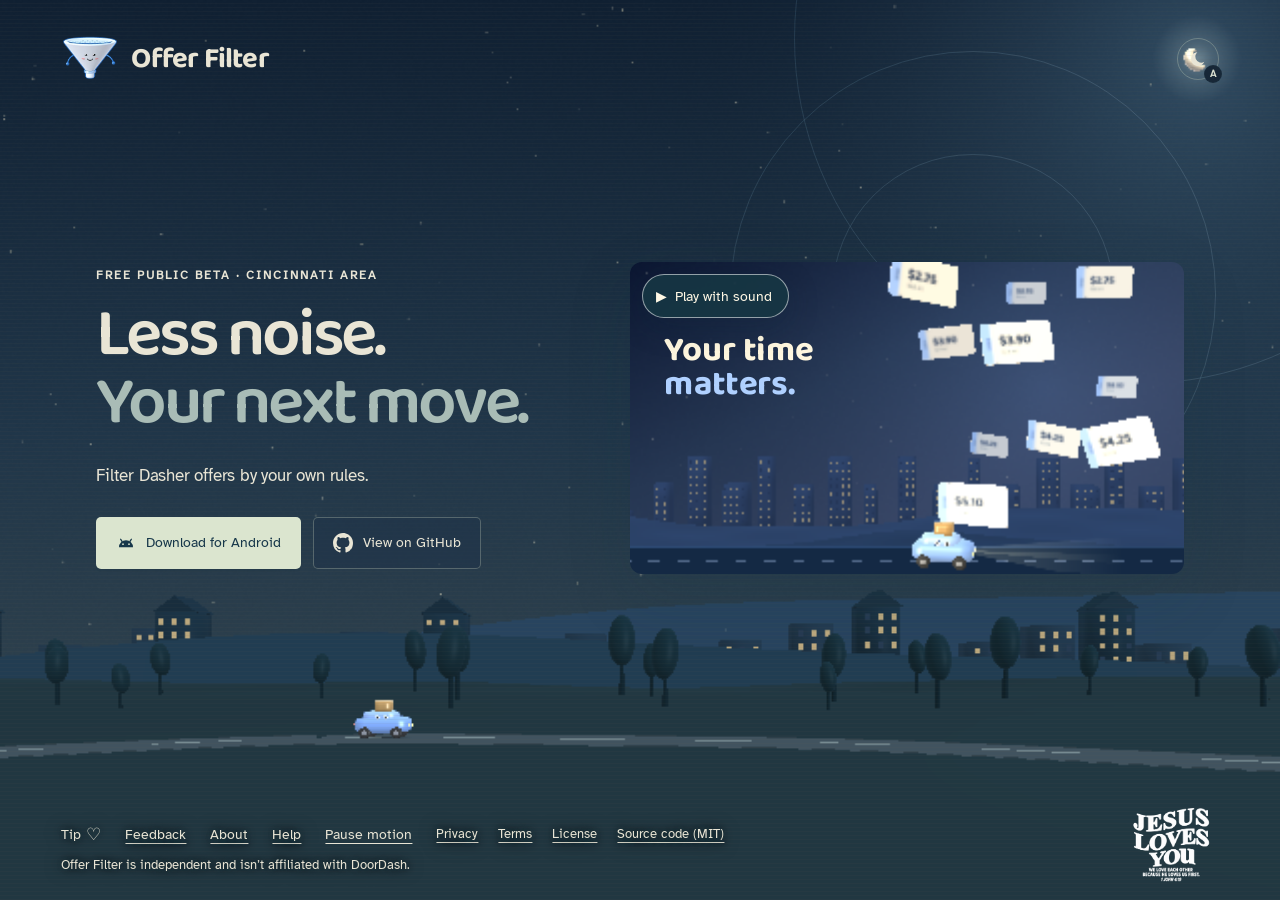
==== commit f5ac2e2d: "Cache-buster 20261024-102 for 0.6.42 Every ?v= on the site moves from 20261023-101 to 20261024-102 s" ====
--- a/index.html
+++ b/index.html
@@ -11,7 +11,7 @@
 <meta property="og:url" content="https://offerfilter.org/">
 <meta property="og:title" content="Offer Filter — a free Android offer filter for Dashers">
 <meta property="og:description" content="Set your minimums and it declines Dasher offers below them. Free public beta in the Cincinnati area. Independent; not affiliated with DoorDash.">
-<meta property="og:image" content="https://offerfilter.org/assets/film-poster-wide.jpg?v=20261023-101">
+<meta property="og:image" content="https://offerfilter.org/assets/film-poster-wide.jpg?v=20261024-102">
 <meta property="og:image:type" content="image/jpeg">
 <meta property="og:image:width" content="1920">
 <meta property="og:image:height" content="1080">
@@ -19,30 +19,30 @@
 <meta name="twitter:card" content="summary_large_image">
 <meta name="twitter:title" content="Offer Filter — a free Android offer filter for Dashers">
 <meta name="twitter:description" content="Set your minimums and it declines Dasher offers below them. Free public beta in the Cincinnati area.">
-<meta name="twitter:image" content="https://offerfilter.org/assets/film-poster-wide.jpg?v=20261023-101">
+<meta name="twitter:image" content="https://offerfilter.org/assets/film-poster-wide.jpg?v=20261024-102">
 <meta name="twitter:image:alt" content="The Offer Filter mascot beside its name, offerfilter.org, and a Jesus Loves You emblem.">
-<link rel="icon" type="image/png" sizes="32x32" href="assets/favicon-32.png?v=20261023-101"><link rel="icon" type="image/png" sizes="16x16" href="assets/favicon-16.png?v=20261023-101"><link rel="apple-touch-icon" sizes="180x180" href="assets/apple-touch-icon.png?v=20261023-101">
-<link rel="preload" href="assets/baloo2-latin.woff2?v=20261023-101" as="font" type="font/woff2" crossorigin><link rel="preload" href="assets/atkinson-hyperlegible-latin.woff2?v=20261023-101" as="font" type="font/woff2" crossorigin><link rel="preload" as="image" href="assets/film-poster-wide.avif?v=20261023-101" type="image/avif" fetchpriority="high" media="(min-width: 601px)"><link rel="preload" as="image" href="assets/film-poster-square.avif?v=20261023-101" type="image/avif" fetchpriority="high" media="(max-width: 600px)">
-<link rel="stylesheet" href="style.css?v=20261023-101"></head>
+<link rel="icon" type="image/png" sizes="32x32" href="assets/favicon-32.png?v=20261024-102"><link rel="icon" type="image/png" sizes="16x16" href="assets/favicon-16.png?v=20261024-102"><link rel="apple-touch-icon" sizes="180x180" href="assets/apple-touch-icon.png?v=20261024-102">
+<link rel="preload" href="assets/baloo2-latin.woff2?v=20261024-102" as="font" type="font/woff2" crossorigin><link rel="preload" href="assets/atkinson-hyperlegible-latin.woff2?v=20261024-102" as="font" type="font/woff2" crossorigin><link rel="preload" as="image" href="assets/film-poster-wide.avif?v=20261024-102" type="image/avif" fetchpriority="high" media="(min-width: 601px)"><link rel="preload" as="image" href="assets/film-poster-square.avif?v=20261024-102" type="image/avif" fetchpriority="high" media="(max-width: 600px)">
+<link rel="stylesheet" href="style.css?v=20261024-102"></head>
 <body>
 <script>/* The sky's choice (see page.js) before the first paint, so a night visit never flashes day; the browser's own bars follow. */var m="AUTO",h=new Date().getHours();try{m=localStorage.getItem("offerfilter.theme")||m}catch(e){}if(m==="NIGHT"||m==="SYSTEM"&&matchMedia("(prefers-color-scheme: dark)").matches||m==="AUTO"&&(h<6||h>=18)){document.body.classList.add("night");document.querySelector('meta[name="theme-color"]').content="#102032"}</script>
 <main class="world" id="world">
   <canvas id="landscape" aria-hidden="true"></canvas>
   <div class="atmosphere" aria-hidden="true"><i></i><i></i><i></i></div>
-  <header><a class="wordmark" href="#" aria-label="Offer Filter home"><img id="brand-mascot" src="assets/mascot-3d.webp?v=20261023-101" width="58" height="58" alt="" decoding="async"><span>Offer Filter</span></a><div class="top-right"><button class="sky-toggle" id="sky-toggle" aria-label="Sky" title="Sky"><svg class="sky-sun" viewBox="0 0 24 24" aria-hidden="true"><circle cx="12" cy="12" r="4" fill="currentColor"/><path d="M12 1v3m0 16v3M1 12h3m16 0h3M4 4l2 2m12 12 2 2M4 20l2-2M18 6l2-2" fill="none" stroke="currentColor" stroke-width="1.5"/></svg><svg class="sky-moon" viewBox="0 0 24 24" aria-hidden="true"><path fill="currentColor" d="M18.84 15.08A7.5 7.5 0 1 1 11.31 4.53A6.5 6.5 0 0 0 18.84 15.08z"/></svg><span class="sky-badge" aria-hidden="true"></span></button><p class="sky-toast" id="sky-toast" role="status" aria-live="polite"></p></div></header>
+  <header><a class="wordmark" href="#" aria-label="Offer Filter home"><img id="brand-mascot" src="assets/mascot-3d.webp?v=20261024-102" width="58" height="58" alt="" decoding="async"><span>Offer Filter</span></a><div class="top-right"><button class="sky-toggle" id="sky-toggle" aria-label="Sky" title="Sky"><svg class="sky-sun" viewBox="0 0 24 24" aria-hidden="true"><circle cx="12" cy="12" r="4" fill="currentColor"/><path d="M12 1v3m0 16v3M1 12h3m16 0h3M4 4l2 2m12 12 2 2M4 20l2-2M18 6l2-2" fill="none" stroke="currentColor" stroke-width="1.5"/></svg><svg class="sky-moon" viewBox="0 0 24 24" aria-hidden="true"><path fill="currentColor" d="M18.84 15.08A7.5 7.5 0 1 1 11.31 4.53A6.5 6.5 0 0 0 18.84 15.08z"/></svg><span class="sky-badge" aria-hidden="true"></span></button><p class="sky-toast" id="sky-toast" role="status" aria-live="polite"></p></div></header>
   <div class="hero-content">
   <section class="intro" aria-labelledby="headline"><p class="eyebrow hero-eyebrow">Free public beta · Cincinnati area</p><h1 id="headline">Less noise.<br><em>Your next move.</em></h1><p class="lede">Filter Dasher offers by your own rules.</p><div class="app-actions"><a id="download-open" class="primary" href="install/"><svg class="icon" viewBox="0 0 24 24" aria-hidden="true"><path fill="currentColor" fill-rule="evenodd" d="M3.6 17a8.4 8.4 0 0 1 16.8 0zM7.35 13.4a1.05 1.05 0 1 0 2.1 0a1.05 1.05 0 1 0-2.1 0zm7.2 0a1.05 1.05 0 1 0 2.1 0a1.05 1.05 0 1 0-2.1 0z"/><path d="M7.2 10.1 5.6 7.5m11.2 2.6 1.6-2.6" fill="none" stroke="currentColor" stroke-width="1.6" stroke-linecap="round"/></svg><span>Download for Android</span></a><a class="source-button" href="https://github.com/Dillxn/dasher-offer-filter" target="_blank" rel="noopener noreferrer"><svg class="icon" viewBox="0 0 16 16" aria-hidden="true"><path fill="currentColor" d="M8 0c4.42 0 8 3.58 8 8a8.013 8.013 0 0 1-5.45 7.59c-.4.08-.55-.17-.55-.38 0-.27.01-1.13.01-2.2 0-.75-.25-1.23-.54-1.48 1.78-.2 3.65-.88 3.65-3.95 0-.88-.31-1.59-.82-2.15.08-.2.36-1.02-.08-2.12 0 0-.67-.22-2.2.82-.64-.18-1.32-.27-2-.27-.68 0-1.36.09-2 .27-1.53-1.03-2.2-.82-2.2-.82-.44 1.1-.16 1.92-.08 2.12-.51.56-.82 1.28-.82 2.15 0 3.06 1.86 3.75 3.64 3.95-.23.2-.44.55-.51 1.07-.46.21-1.61.55-2.33-.66-.15-.24-.6-.83-1.23-.82-.67.01-.27.38.01.53.34.19.73.9.82 1.13.16.45.68 1.31 2.69.94 0 .67.01 1.3.01 1.49 0 .21-.15.45-.55.38A7.995 7.995 0 0 1 0 8c0-4.42 3.58-8 8-8Z"/></svg><span>View on GitHub</span></a></div></section>
   <section id="film-section" class="film-section" aria-label="Offer Filter film">
-  <div class="film-stage" id="film-stage"><canvas id="film-canvas" role="img" aria-label="Offer Filter animated film" aria-describedby="film-transcript"></canvas><p class="film-cue" id="film-cue" aria-hidden="true" hidden></p><button id="film-play" class="film-play" aria-label="Play the Offer Filter film"><span aria-hidden="true">▶</span><b>Play film</b></button><div class="film-controls" id="film-controls" hidden><button type="button" data-act="toggle" aria-label="Play film"><svg viewBox="0 0 24 24" aria-hidden="true"><path class="i-play" d="M8 5.5v13l10.5-6.5z"/><path class="i-pause" d="M7 5h3.6v14H7zm6.4 0H17v14h-3.6z"/></svg></button><span class="film-time" id="film-time" aria-hidden="true">0:00 / 0:21</span><input id="film-seek" type="range" min="0" max="21" step="any" value="0" aria-label="Film position"><button type="button" data-act="captions" aria-pressed="false" aria-label="Captions"><span class="cc" aria-hidden="true">CC</span></button><button type="button" data-act="mute" aria-pressed="false" aria-label="Mute"><svg viewBox="0 0 24 24" aria-hidden="true"><path d="M4 9.2v5.6h3.6L12.5 19V5L7.6 9.2z"/><path class="i-sound" d="M15.2 8.6a4.6 4.6 0 0 1 0 6.8M17.6 6.3a7.9 7.9 0 0 1 0 11.4" fill="none" stroke="currentColor" stroke-width="1.8" stroke-linecap="round"/><path class="i-muted" d="m15.5 9.5 5 5m0-5-5 5" fill="none" stroke="currentColor" stroke-width="1.8" stroke-linecap="round"/></svg></button><button type="button" data-act="fullscreen" aria-label="Full screen"><svg viewBox="0 0 24 24" aria-hidden="true"><path class="i-enter" d="M4.5 9.5v-5h5m5 0h5v5m0 5v5h-5m-5 0h-5v-5" fill="none" stroke="currentColor" stroke-width="2"/><path class="i-exit" d="M9.5 4.5v5h-5m15 0h-5v-5m0 15v-5h5m-15 0h5v5" fill="none" stroke="currentColor" stroke-width="2"/></svg></button></div><noscript><video controls playsinline preload="none" poster="assets/film-poster-wide.jpg?v=20261023-101" width="1920" height="1080" aria-label="Offer Filter animated film"><source src="assets/offer-filter-landscape.mp4?v=20261023-101" type="video/mp4"><track kind="captions" src="assets/film-captions.vtt?v=20261023-101" srclang="en" label="English">Your browser cannot play this film. <a href="assets/offer-filter-landscape.mp4?v=20261023-101">Download the MP4.</a></video></noscript></div>
+  <div class="film-stage" id="film-stage"><canvas id="film-canvas" role="img" aria-label="Offer Filter animated film" aria-describedby="film-transcript"></canvas><p class="film-cue" id="film-cue" aria-hidden="true" hidden></p><button id="film-play" class="film-play" aria-label="Play the Offer Filter film"><span aria-hidden="true">▶</span><b>Play film</b></button><div class="film-controls" id="film-controls" hidden><button type="button" data-act="toggle" aria-label="Play film"><svg viewBox="0 0 24 24" aria-hidden="true"><path class="i-play" d="M8 5.5v13l10.5-6.5z"/><path class="i-pause" d="M7 5h3.6v14H7zm6.4 0H17v14h-3.6z"/></svg></button><span class="film-time" id="film-time" aria-hidden="true">0:00 / 0:21</span><input id="film-seek" type="range" min="0" max="21" step="any" value="0" aria-label="Film position"><button type="button" data-act="captions" aria-pressed="false" aria-label="Captions"><span class="cc" aria-hidden="true">CC</span></button><button type="button" data-act="mute" aria-pressed="false" aria-label="Mute"><svg viewBox="0 0 24 24" aria-hidden="true"><path d="M4 9.2v5.6h3.6L12.5 19V5L7.6 9.2z"/><path class="i-sound" d="M15.2 8.6a4.6 4.6 0 0 1 0 6.8M17.6 6.3a7.9 7.9 0 0 1 0 11.4" fill="none" stroke="currentColor" stroke-width="1.8" stroke-linecap="round"/><path class="i-muted" d="m15.5 9.5 5 5m0-5-5 5" fill="none" stroke="currentColor" stroke-width="1.8" stroke-linecap="round"/></svg></button><button type="button" data-act="fullscreen" aria-label="Full screen"><svg viewBox="0 0 24 24" aria-hidden="true"><path class="i-enter" d="M4.5 9.5v-5h5m5 0h5v5m0 5v5h-5m-5 0h-5v-5" fill="none" stroke="currentColor" stroke-width="2"/><path class="i-exit" d="M9.5 4.5v5h-5m15 0h-5v-5m0 15v-5h5m-15 0h5v5" fill="none" stroke="currentColor" stroke-width="2"/></svg></button></div><noscript><video controls playsinline preload="none" poster="assets/film-poster-wide.jpg?v=20261024-102" width="1920" height="1080" aria-label="Offer Filter animated film"><source src="assets/offer-filter-landscape.mp4?v=20261024-102" type="video/mp4"><track kind="captions" src="assets/film-captions.vtt?v=20261024-102" srclang="en" label="English">Your browser cannot play this film. <a href="assets/offer-filter-landscape.mp4?v=20261024-102">Download the MP4.</a></video></noscript></div>
   <p id="film-transcript" class="visually-hidden">Narration: Your time matters. Set your minimums. Offer Filter declines the offers below them. You choose the good ones. See every offer in perspective. Find your next move. Free and open source. Picture: the Offer Filter app on a phone, drawn from its source with invented offers. A finger raises the per-mile minimum, three low offers are declined, a good one passes with an alert, its ticket opens from the skyline of recent offers, and at dawn the area map shows where offers paid best.</p>
-  <audio id="film-audio" preload="none"><source src="assets/film-soundtrack.webm?v=20261023-101" type="audio/webm; codecs=opus"><source src="assets/film-soundtrack.m4a?v=20261023-101" type="audio/mp4"></audio>
+  <audio id="film-audio" preload="none"><source src="assets/film-soundtrack.webm?v=20261024-102" type="audio/webm; codecs=opus"><source src="assets/film-soundtrack.m4a?v=20261024-102" type="audio/mp4"></audio>
 </section>
   </div>
-  <footer><div class="footer-text"><nav class="footer-links" aria-label="Support"><a id="tip-open" class="tip-link" href="#tip">Tip <span aria-hidden="true">♡</span></a><a id="feedback-open" class="quiet-link" href="#feedback">Feedback</a><a id="about-open" class="quiet-link" href="#about">About</a><a id="help-open" class="quiet-link" href="#help">Help</a><button id="motion-toggle" class="quiet-link" type="button" aria-pressed="false">Pause motion</button></nav><nav class="legal-links" aria-label="Legal and source"><a href="privacy/">Privacy</a><a href="terms/">Terms</a><a href="license/">License</a><a href="https://github.com/Dillxn/dasher-offer-filter">Source code (MIT)</a></nav><p class="independent">Offer Filter is independent and isn’t affiliated with DoorDash.</p></div><a class="signature" href="https://jesuslovesyou.xyz/" target="_blank" rel="noopener"><img src="assets/jesus-loves-you-emblem-560.png?v=20261023-101" crossorigin="anonymous" width="560" height="442" alt="Jesus Loves You. We love each other because He loves us first. 1 John 4:19."></a></footer>
+  <footer><div class="footer-text"><nav class="footer-links" aria-label="Support"><a id="tip-open" class="tip-link" href="#tip">Tip <span aria-hidden="true">♡</span></a><a id="feedback-open" class="quiet-link" href="#feedback">Feedback</a><a id="about-open" class="quiet-link" href="#about">About</a><a id="help-open" class="quiet-link" href="#help">Help</a><button id="motion-toggle" class="quiet-link" type="button" aria-pressed="false">Pause motion</button></nav><nav class="legal-links" aria-label="Legal and source"><a href="privacy/">Privacy</a><a href="terms/">Terms</a><a href="license/">License</a><a href="https://github.com/Dillxn/dasher-offer-filter">Source code (MIT)</a></nav><p class="independent">Offer Filter is independent and isn’t affiliated with DoorDash.</p></div><a class="signature" href="https://jesuslovesyou.xyz/" target="_blank" rel="noopener"><img src="assets/jesus-loves-you-emblem-560.png?v=20261024-102" crossorigin="anonymous" width="560" height="442" alt="Jesus Loves You. We love each other because He loves us first. 1 John 4:19."></a></footer>
 </main>
 <dialog id="tip-dialog" aria-labelledby="tip-title"><div class="dialog-top"><span class="eyebrow">Goodwill, always optional</span><button class="close" type="button" data-close aria-label="Close tips">×</button></div><div class="heart" aria-hidden="true">♡</div><h2 id="tip-title">A little thanks<br>goes a long way.</h2><p>If the app helps your day, you can leave Dillon a tip. The app stays free either way.</p><div class="tip-options"><a href="https://cash.app/$JesusLovesYou0808" target="_blank" rel="noopener"><b><svg class="pay-icon" viewBox="0 0 24 24" aria-hidden="true"><rect x="4" y="3" width="16" height="18" fill="#fff"/><path fill="#00D632" d="M23.59 3.475a5.1 5.1 0 00-3.05-3.05c-1.31-.42-2.5-.42-4.92-.42H8.36c-2.4 0-3.61 0-4.9.4a5.1 5.1 0 00-3.05 3.06C0 4.765 0 5.965 0 8.365v7.27c0 2.41 0 3.6.4 4.9a5.1 5.1 0 003.05 3.05c1.3.41 2.5.41 4.9.41h7.28c2.41 0 3.61 0 4.9-.4a5.1 5.1 0 003.06-3.06c.41-1.3.41-2.5.41-4.9v-7.25c0-2.41 0-3.61-.41-4.91zm-6.17 4.63l-.93.93a.5.5 0 01-.67.01 5 5 0 00-3.22-1.18c-.97 0-1.94.32-1.94 1.21 0 .9 1.04 1.2 2.24 1.65 2.1.7 3.84 1.58 3.84 3.64 0 2.24-1.74 3.78-4.58 3.95l-.26 1.2a.49.49 0 01-.48.39H9.63l-.09-.01a.5.5 0 01-.38-.59l.28-1.27a6.54 6.54 0 01-2.88-1.57v-.01a.48.48 0 010-.68l1-.97a.49.49 0 01.67 0c.91.86 2.13 1.34 3.39 1.32 1.3 0 2.17-.55 2.17-1.42 0-.87-.88-1.1-2.54-1.72-1.76-.63-3.43-1.52-3.43-3.6 0-2.42 2.01-3.6 4.39-3.71l.25-1.23a.48.48 0 01.48-.38h1.78l.1.01c.26.06.43.31.37.57l-.27 1.37c.9.3 1.75.77 2.48 1.39l.02.02c.19.2.19.5 0 .68z"/></svg>Cash App</b><span>$JesusLovesYou0808 ↗</span></a><a href="https://venmo.com/dillonriecke?txn=pay&amp;note=Thanks%20for%20Offer%20Filter" target="_blank" rel="noopener"><b><svg class="pay-icon" viewBox="0 0 24 24" aria-hidden="true"><rect width="24" height="24" rx="5.4" fill="#008CFF"/><path fill="#fff" d="M13.43 5.89C13.71 6.48 13.89 7.19 13.89 8.23C13.89 10.14 12.54 12.94 11.44 14.72L10.26 5.31L5.41 5.77L7.64 19.00L13.17 19.00C15.60 15.82 18.59 11.29 18.59 7.80C18.59 6.71 18.36 5.84 17.85 5.00L13.43 5.89Z"/></svg>Venmo</b><span>@dillonriecke ↗</span></a></div><p class="fine-print">Choose an amount in the payment app. Nothing is automatic, recurring, or counted per order.</p></dialog>
 <dialog id="about-dialog" aria-labelledby="about-title"><div class="dialog-top"><span class="eyebrow">Offer Filter</span><button class="close" type="button" data-close aria-label="Close About">×</button></div><h2 id="about-title">You set the pace.</h2><p>Offer Filter is a free Android companion for Dashers. Set three minimums (pay per stop, pay per mile and pay per hour of Dasher’s time estimate) and, if you like, the most stops you’ll take. It declines offers below them and leaves the rest to you. One small companion for a long shift.</p><p>New in 0.6: Autopilot is on by default and moves how much of your minimums an offer must pay, from how often offers arrive, what they pay for your time and the acceptance-rate goal you choose. Offers it lets through below your minimums are always yours to decide. Offers you accept can raise learned minimums on top of yours, and Adopt makes them your own.</p><p>Free and open source under the MIT License. <a href="https://github.com/Dillxn/dasher-offer-filter">Source code (MIT)</a> · <a href="license/">License</a> · <a href="https://github.com/Dillxn/offer-filter-site">Website source</a>. Tips are always optional.</p><p>The film uses invented offers to show the idea. It isn’t a recording of a verified phone run, an earnings promise, or a claim about DoorDash’s offer algorithm.</p><p class="fine-print">A public beta, still being tested on real phones. Behavior can change with Android and Dasher updates. Offer Filter is independent and isn’t affiliated with DoorDash. No safety or accessibility certification is claimed.</p></dialog>
 <dialog id="help-dialog" aria-labelledby="help-title"><div class="dialog-top"><span class="eyebrow">Android 15+ · public beta</span><button class="close" type="button" data-close aria-label="Close Help">×</button></div><h2 id="help-title">Start while parked.</h2><p>No account is needed to download the app, get its updates, or send feedback.</p><ol class="setup-steps"><li><a href="install/">Install Offer Filter</a>. The guide walks through Chrome’s download warning, Play Protect, Samsung’s Auto Blocker (on a Galaxy it can come first) and Android’s “Restricted setting” (on newer Galaxy phones, “App was denied access”).</li><li>Open Offer Filter and read the notice, including the acceptance-rate and account risks. Choose <strong>I understand and accept</strong> only if you agree.</li><li>Follow setup, one step at a time: <strong>Turn on screen reading</strong> (Android 13 and later blocks it the first time; setup then shows <strong>Allow restricted settings</strong>), <strong>Turn on background offers</strong>, <strong>Allow alerts</strong> and, if you like, the map’s location. Updates ask for <strong>Allow updates</strong> once one is ready. About a day later Android may remind you once that Offer Filter can view and control your screen; that’s expected.</li><li>Setup ends with <strong>Start with typical minimums</strong>: <strong>Start auto-decline</strong>, or <strong>Set my own</strong> and set three minimums on the constellation: pay per stop, pay per mile and pay per hour, plus max stops if you like. Autopilot is on already with pay first, its suggested goal, and the first time you turn auto-decline on with the mascot it asks once <strong>What matters more?</strong> Pay first (suggested), or protect your acceptance rate at 70% or more (a top tier) or 50% or more (a tier). Long-press its <strong>Auto</strong> chip to change that later, or tap it to turn Autopilot off. Dash in <strong>Earn per Offer</strong>; Earn by Time isn’t supported in this beta.</li><li>Drive with Dasher full screen and Offer Filter’s tab, or Google Maps or Waze full screen with Peek. Tap the tab to come back to Offer Filter; the same tab there goes back to Dasher.</li></ol><p>Peek waits for Dasher to show a background offer, and if one dings while your phone is locked, unlock within 40 seconds and it checks it. During a dash with auto-decline on, your screen doesn’t time out, whatever app is in front; it’s never woken or unlocked, and the power button still turns it off.</p><h3>Something isn’t right?</h3><p>In Offer Filter, tap the mascot on its home screen to pause: paused, Offer Filter still shows each offer’s score but taps nothing. Turn off Auto-accept if you turned it on, and use Dasher directly. To stop it reading Dasher, turn off Offer Filter’s accessibility and notification access in Android settings.</p><p><a id="help-feedback-open" class="secondary feedback-button" href="#feedback">Send feedback</a></p><p class="contact-line">A privacy, data deletion or security request that needs an answer? Email <a href="mailto:privacy@offerfilter.org">privacy@offerfilter.org</a>. Unlike feedback, email isn’t anonymous.</p><p class="fine-print">A beta, not a guarantee of reliability. Autopilot’s acceptance-rate goal is a best effort, not a promise. Never handle your phone while driving. <a href="privacy/">Privacy</a> · <a href="terms/">Terms</a> · <a href="license/">License</a></p></dialog>
 <dialog id="feedback-dialog" aria-labelledby="feedback-title" aria-describedby="feedback-intro"><div class="dialog-top"><span class="eyebrow">No account needed</span><button class="close" type="button" data-close aria-label="Close feedback">×</button></div><h2 id="feedback-title">Tell us what happened.</h2><p id="feedback-intro">No account needed: no name, no email. Please leave out customer names, addresses, and any payment, account or password details. There’s no reply address, so we can’t answer directly.</p><form id="feedback-form" class="feedback-form" novalidate><label for="feedback-category">Type</label><select id="feedback-category" name="category"><option value="general">General</option><option value="bug">Something went wrong</option><option value="update">Installing or updating</option><option value="ux">Setup or ease of use</option><option value="feature">An idea</option><option value="privacy">Privacy</option><option value="other">Other</option></select><label for="feedback-message">Message</label><textarea id="feedback-message" name="message" maxlength="4000" rows="6" required aria-describedby="feedback-hint feedback-count" placeholder="What happened, and what did you expect?"></textarea><p class="feedback-meta"><span id="feedback-hint">Your phone model and Android version help.</span><span id="feedback-count">0 / 4,000</span></p><button id="feedback-submit" class="primary feedback-submit" type="submit">Send feedback</button><p id="feedback-status" class="feedback-status" role="status" aria-live="polite"></p></form><p class="fine-print">The site sends only the type and message above, marked as coming from the website. Feedback is kept for 90 days. It may be reviewed by the developer with the help of AI assistants such as Anthropic’s Claude or OpenAI’s ChatGPT/Codex. Your IP address isn’t stored with your feedback, though Supabase and network providers handle ordinary connection data. <a href="privacy/#this-website">Privacy</a></p></dialog>
-<script src="scene.js?v=20261023-101"></script><script src="player.js?v=20261023-101"></script><script src="page.js?v=20261023-101"></script>
+<script src="scene.js?v=20261024-102"></script><script src="player.js?v=20261024-102"></script><script src="page.js?v=20261024-102"></script>
 </body></html>
--- a/style.css
+++ b/style.css
@@ -1,8 +1,8 @@
-@font-face{font-family:"Baloo 2";src:url(assets/baloo2-latin.woff2?v=20261023-101) format("woff2");font-weight:400 800;font-display:swap;unicode-range:U+0000-00FF,U+0131,U+0152-0153,U+02BB-02BC,U+02C6,U+02DA,U+02DC,U+2000-206F,U+2074,U+20AC,U+2122,U+2190-2199,U+2212,U+2215,U+FEFF,U+FFFD}
-@font-face{font-family:"Atkinson Hyperlegible";src:url(assets/atkinson-hyperlegible-latin.woff2?v=20261023-101) format("woff2");font-weight:400;font-display:swap;unicode-range:U+0000-00FF,U+0131,U+0152-0153,U+02BB-02BC,U+02C6,U+02DA,U+02DC,U+2000-206F,U+2074,U+20AC,U+2122,U+2190-2199,U+2212,U+2215,U+FEFF,U+FFFD}
+@font-face{font-family:"Baloo 2";src:url(assets/baloo2-latin.woff2?v=20261024-102) format("woff2");font-weight:400 800;font-display:swap;unicode-range:U+0000-00FF,U+0131,U+0152-0153,U+02BB-02BC,U+02C6,U+02DA,U+02DC,U+2000-206F,U+2074,U+20AC,U+2122,U+2190-2199,U+2212,U+2215,U+FEFF,U+FFFD}
+@font-face{font-family:"Atkinson Hyperlegible";src:url(assets/atkinson-hyperlegible-latin.woff2?v=20261024-102) format("woff2");font-weight:400;font-display:swap;unicode-range:U+0000-00FF,U+0131,U+0152-0153,U+02BB-02BC,U+02C6,U+02DA,U+02DC,U+2000-206F,U+2074,U+20AC,U+2122,U+2190-2199,U+2212,U+2215,U+FEFF,U+FFFD}
 /* Roboto draws the app's own words inside the film's phone; no element uses it, so it loads only when the film does. */
-@font-face{font-family:Roboto;src:url(assets/roboto-latin-400.woff2?v=20261023-101) format("woff2");font-weight:400;font-display:swap;unicode-range:U+0000-00FF,U+0131,U+0152-0153,U+02BB-02BC,U+02C6,U+02DA,U+02DC,U+2000-206F,U+2074,U+20AC,U+2122,U+2190-2199,U+2212,U+2215,U+FEFF,U+FFFD}
-@font-face{font-family:Roboto;src:url(assets/roboto-latin-500.woff2?v=20261023-101) format("woff2");font-weight:500;font-display:swap;unicode-range:U+0000-00FF,U+0131,U+0152-0153,U+02BB-02BC,U+02C6,U+02DA,U+02DC,U+2000-206F,U+2074,U+20AC,U+2122,U+2190-2199,U+2212,U+2215,U+FEFF,U+FFFD}
+@font-face{font-family:Roboto;src:url(assets/roboto-latin-400.woff2?v=20261024-102) format("woff2");font-weight:400;font-display:swap;unicode-range:U+0000-00FF,U+0131,U+0152-0153,U+02BB-02BC,U+02C6,U+02DA,U+02DC,U+2000-206F,U+2074,U+20AC,U+2122,U+2190-2199,U+2212,U+2215,U+FEFF,U+FFFD}
+@font-face{font-family:Roboto;src:url(assets/roboto-latin-500.woff2?v=20261024-102) format("woff2");font-weight:500;font-display:swap;unicode-range:U+0000-00FF,U+0131,U+0152-0153,U+02BB-02BC,U+02C6,U+02DA,U+02DC,U+2000-206F,U+2074,U+20AC,U+2122,U+2190-2199,U+2212,U+2215,U+FEFF,U+FFFD}
 *{box-sizing:border-box}
 html{color-scheme:light}
 html:has(>body.night){color-scheme:dark}
@@ -74,7 +74,7 @@
    image-set() cannot choose by type), which steps out once the film has faded in (`bare`), or behind the MP4, so that
    nothing shows through the rounded corners' soft edge as a rim. */
 .film-section{position:relative;min-width:0;scroll-margin-top:24px}
-.film-stage{position:relative;container-type:inline-size;aspect-ratio:16/9;width:100%;overflow:hidden;border-radius:12px;background:url(assets/film-poster-wide.webp?v=20261023-101) center/cover no-repeat,linear-gradient(160deg,#d6e5e6,#efdfbd 55%,#f6b585);background-image:image-set(url(assets/film-poster-wide.avif?v=20261023-101) type("image/avif"),url(assets/film-poster-wide.webp?v=20261023-101) type("image/webp")),linear-gradient(160deg,#d6e5e6,#efdfbd 55%,#f6b585);box-shadow:0 22px 65px #16364426}
+.film-stage{position:relative;container-type:inline-size;aspect-ratio:16/9;width:100%;overflow:hidden;border-radius:12px;background:url(assets/film-poster-wide.webp?v=20261024-102) center/cover no-repeat,linear-gradient(160deg,#d6e5e6,#efdfbd 55%,#f6b585);background-image:image-set(url(assets/film-poster-wide.avif?v=20261024-102) type("image/avif"),url(assets/film-poster-wide.webp?v=20261024-102) type("image/webp")),linear-gradient(160deg,#d6e5e6,#efdfbd 55%,#f6b585);box-shadow:0 22px 65px #16364426}
 .film-stage canvas{display:block;width:100%;height:100%;opacity:0;transition:opacity .8s ease}
 .film-stage.live canvas{opacity:1}
 .film-stage.bare,.film-stage.film-video{background:none}
@@ -131,7 +131,7 @@
 .signature{position:relative;flex:none;display:flex;justify-content:center;width:min(96px,100%);margin:0;--signature-ink:#36594b}
 .signature img{display:block;width:100%;height:auto;filter:brightness(.58)}
 /* Tint the original alpha; keep the image and full alt text as the no-mask fallback. */
-@supports (mask-image:url("")) or (-webkit-mask-image:url("")){.signature::before{content:"";position:absolute;inset:0;background:var(--signature-ink);-webkit-mask:url(assets/jesus-loves-you-emblem-560.png?v=20261023-101) center/contain no-repeat;mask:url(assets/jesus-loves-you-emblem-560.png?v=20261023-101) center/contain no-repeat}.signature img{opacity:0}}
+@supports (mask-image:url("")) or (-webkit-mask-image:url("")){.signature::before{content:"";position:absolute;inset:0;background:var(--signature-ink);-webkit-mask:url(assets/jesus-loves-you-emblem-560.png?v=20261024-102) center/contain no-repeat;mask:url(assets/jesus-loves-you-emblem-560.png?v=20261024-102) center/contain no-repeat}.signature img{opacity:0}}
 
 /* Dialogs: one quiet card, light by day and deep blue at night. */
 dialog{--card:#f6f1e6;--card-ink:#233f48;--card-line:#233f4833;background:var(--card);color:var(--card-ink);border:0;padding:30px;width:min(460px,calc(100% - 32px));max-height:calc(100svh - 32px);border-radius:12px;box-shadow:0 24px 130px #0a18265c;overscroll-behavior:contain}
@@ -197,7 +197,7 @@
 @media(min-width:1700px){.hero-content{gap:8%;width:88%;margin-top:90px;margin-bottom:130px;margin-top:clamp(16px,9svh - 8px,90px);margin-bottom:clamp(56px,15svh - 12px,130px)}}
 @media(max-width:1050px){.hero-content{gap:4%;width:100%}.intro h1{font-size:clamp(48px,5.5vw,65px)}.lede{font-size:15px}.primary,.source-button{font-size:13px;padding:14px 16px}}
 @media(max-width:850px){.world{padding:22px 6% 20px}footer{display:block}.footer-text,.footer-links,.legal-links{justify-content:center}footer .independent{text-align:center}.signature{width:min(144px,100%);margin:24px auto 12px}.wordmark{font-size:26px;gap:9px}.wordmark img{width:51px;height:51px}.hero-content{grid-template-columns:minmax(0,1fr);gap:36px;max-width:590px;margin:40px auto 90px}.intro h1{font-size:clamp(51px,9vw,72px);letter-spacing:-2.6px;margin-bottom:18px}.lede{font-size:16px;max-width:440px;line-height:1.55;margin-bottom:22px}.primary,.source-button{font-size:14px;padding:15px 18px}.footer-links{gap:8px 20px}.atmosphere i:nth-child(1){width:90vw;height:90vw}.atmosphere i:nth-child(2){width:70vw;height:70vw}}
-@media(max-width:600px){.film-stage{aspect-ratio:1;background-image:url(assets/film-poster-square.webp?v=20261023-101),linear-gradient(160deg,#d6e5e6,#efdfbd 55%,#f6b585);background-image:image-set(url(assets/film-poster-square.avif?v=20261023-101) type("image/avif"),url(assets/film-poster-square.webp?v=20261023-101) type("image/webp")),linear-gradient(160deg,#d6e5e6,#efdfbd 55%,#f6b585)}.app-actions>*{flex:1 1 auto}}
+@media(max-width:600px){.film-stage{aspect-ratio:1;background-image:url(assets/film-poster-square.webp?v=20261024-102),linear-gradient(160deg,#d6e5e6,#efdfbd 55%,#f6b585);background-image:image-set(url(assets/film-poster-square.avif?v=20261024-102) type("image/avif"),url(assets/film-poster-square.webp?v=20261024-102) type("image/webp")),linear-gradient(160deg,#d6e5e6,#efdfbd 55%,#f6b585)}.app-actions>*{flex:1 1 auto}}
 @media(max-width:480px){.world{padding-left:7%;padding-right:7%}.wordmark{font-size:24px}.wordmark img{width:46px;height:46px}.sky-toggle{width:44px;height:44px}.hero-content{margin-top:34px;margin-bottom:70px;gap:32px}.intro h1{font-size:clamp(46px,12vw,58px);letter-spacing:-2px;line-height:1.04}.lede{font-size:15px}.primary,.source-button{font-size:14px;padding:14px 16px}.tip-options a{padding:15px 11px}.intro .hero-eyebrow{font-size:11px;letter-spacing:1.6px;margin-bottom:14px}}
 /* The page arrives gently (from its first frame on, its words already show, only fainter and a little lower), and
    turns with the sky: while page.js marks a change of sky, colors ease over the sky's own sunset or sunrise. */
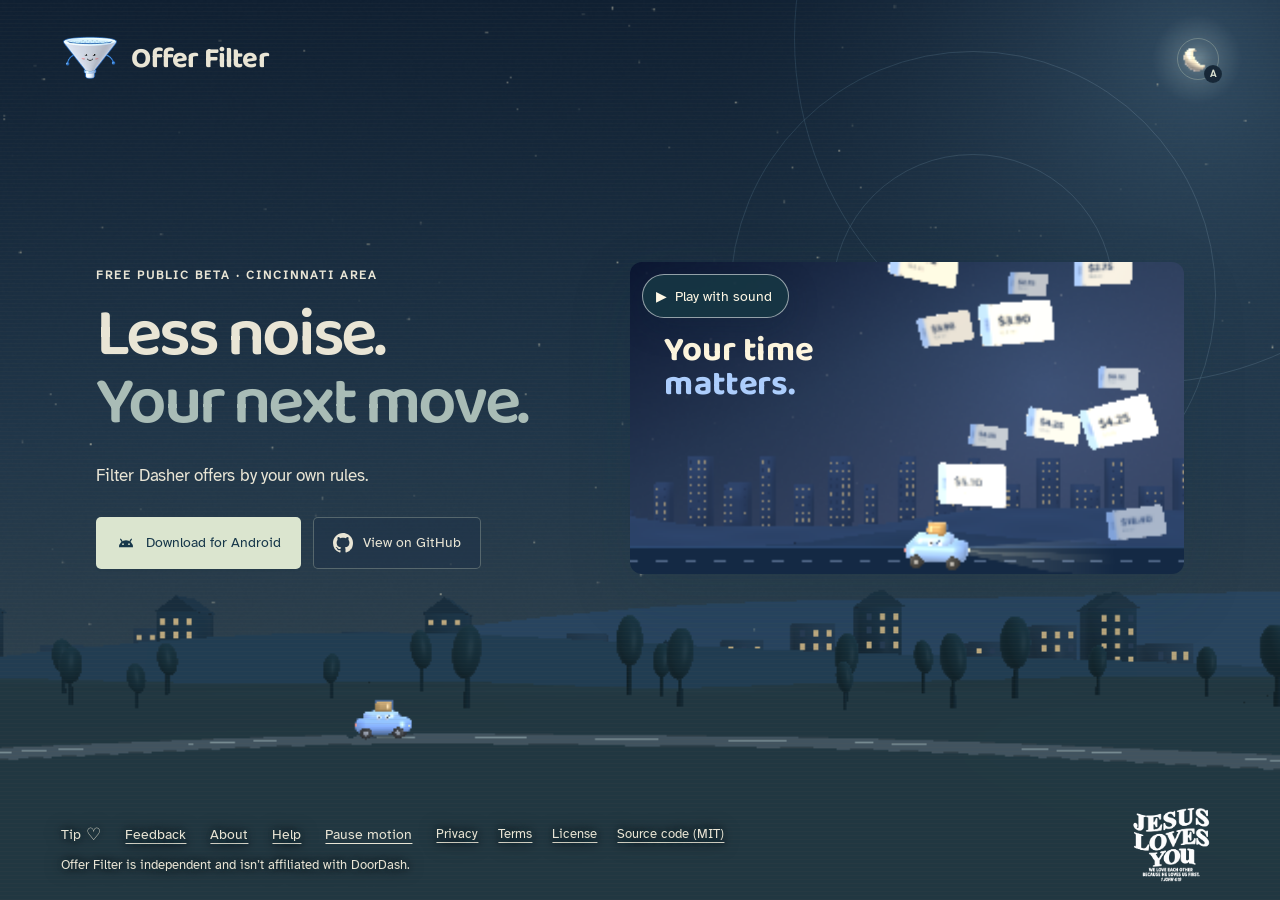
==== commit 32484948: "Cache-buster 20261024-103 for 0.6.43 Every ?v= on the site moves from 20261024-102 to 20261024-103 s" ====
--- a/index.html
+++ b/index.html
@@ -11,7 +11,7 @@
 <meta property="og:url" content="https://offerfilter.org/">
 <meta property="og:title" content="Offer Filter — a free Android offer filter for Dashers">
 <meta property="og:description" content="Set your minimums and it declines Dasher offers below them. Free public beta in the Cincinnati area. Independent; not affiliated with DoorDash.">
-<meta property="og:image" content="https://offerfilter.org/assets/film-poster-wide.jpg?v=20261024-102">
+<meta property="og:image" content="https://offerfilter.org/assets/film-poster-wide.jpg?v=20261024-103">
 <meta property="og:image:type" content="image/jpeg">
 <meta property="og:image:width" content="1920">
 <meta property="og:image:height" content="1080">
@@ -19,30 +19,30 @@
 <meta name="twitter:card" content="summary_large_image">
 <meta name="twitter:title" content="Offer Filter — a free Android offer filter for Dashers">
 <meta name="twitter:description" content="Set your minimums and it declines Dasher offers below them. Free public beta in the Cincinnati area.">
-<meta name="twitter:image" content="https://offerfilter.org/assets/film-poster-wide.jpg?v=20261024-102">
+<meta name="twitter:image" content="https://offerfilter.org/assets/film-poster-wide.jpg?v=20261024-103">
 <meta name="twitter:image:alt" content="The Offer Filter mascot beside its name, offerfilter.org, and a Jesus Loves You emblem.">
-<link rel="icon" type="image/png" sizes="32x32" href="assets/favicon-32.png?v=20261024-102"><link rel="icon" type="image/png" sizes="16x16" href="assets/favicon-16.png?v=20261024-102"><link rel="apple-touch-icon" sizes="180x180" href="assets/apple-touch-icon.png?v=20261024-102">
-<link rel="preload" href="assets/baloo2-latin.woff2?v=20261024-102" as="font" type="font/woff2" crossorigin><link rel="preload" href="assets/atkinson-hyperlegible-latin.woff2?v=20261024-102" as="font" type="font/woff2" crossorigin><link rel="preload" as="image" href="assets/film-poster-wide.avif?v=20261024-102" type="image/avif" fetchpriority="high" media="(min-width: 601px)"><link rel="preload" as="image" href="assets/film-poster-square.avif?v=20261024-102" type="image/avif" fetchpriority="high" media="(max-width: 600px)">
-<link rel="stylesheet" href="style.css?v=20261024-102"></head>
+<link rel="icon" type="image/png" sizes="32x32" href="assets/favicon-32.png?v=20261024-103"><link rel="icon" type="image/png" sizes="16x16" href="assets/favicon-16.png?v=20261024-103"><link rel="apple-touch-icon" sizes="180x180" href="assets/apple-touch-icon.png?v=20261024-103">
+<link rel="preload" href="assets/baloo2-latin.woff2?v=20261024-103" as="font" type="font/woff2" crossorigin><link rel="preload" href="assets/atkinson-hyperlegible-latin.woff2?v=20261024-103" as="font" type="font/woff2" crossorigin><link rel="preload" as="image" href="assets/film-poster-wide.avif?v=20261024-103" type="image/avif" fetchpriority="high" media="(min-width: 601px)"><link rel="preload" as="image" href="assets/film-poster-square.avif?v=20261024-103" type="image/avif" fetchpriority="high" media="(max-width: 600px)">
+<link rel="stylesheet" href="style.css?v=20261024-103"></head>
 <body>
 <script>/* The sky's choice (see page.js) before the first paint, so a night visit never flashes day; the browser's own bars follow. */var m="AUTO",h=new Date().getHours();try{m=localStorage.getItem("offerfilter.theme")||m}catch(e){}if(m==="NIGHT"||m==="SYSTEM"&&matchMedia("(prefers-color-scheme: dark)").matches||m==="AUTO"&&(h<6||h>=18)){document.body.classList.add("night");document.querySelector('meta[name="theme-color"]').content="#102032"}</script>
 <main class="world" id="world">
   <canvas id="landscape" aria-hidden="true"></canvas>
   <div class="atmosphere" aria-hidden="true"><i></i><i></i><i></i></div>
-  <header><a class="wordmark" href="#" aria-label="Offer Filter home"><img id="brand-mascot" src="assets/mascot-3d.webp?v=20261024-102" width="58" height="58" alt="" decoding="async"><span>Offer Filter</span></a><div class="top-right"><button class="sky-toggle" id="sky-toggle" aria-label="Sky" title="Sky"><svg class="sky-sun" viewBox="0 0 24 24" aria-hidden="true"><circle cx="12" cy="12" r="4" fill="currentColor"/><path d="M12 1v3m0 16v3M1 12h3m16 0h3M4 4l2 2m12 12 2 2M4 20l2-2M18 6l2-2" fill="none" stroke="currentColor" stroke-width="1.5"/></svg><svg class="sky-moon" viewBox="0 0 24 24" aria-hidden="true"><path fill="currentColor" d="M18.84 15.08A7.5 7.5 0 1 1 11.31 4.53A6.5 6.5 0 0 0 18.84 15.08z"/></svg><span class="sky-badge" aria-hidden="true"></span></button><p class="sky-toast" id="sky-toast" role="status" aria-live="polite"></p></div></header>
+  <header><a class="wordmark" href="#" aria-label="Offer Filter home"><img id="brand-mascot" src="assets/mascot-3d.webp?v=20261024-103" width="58" height="58" alt="" decoding="async"><span>Offer Filter</span></a><div class="top-right"><button class="sky-toggle" id="sky-toggle" aria-label="Sky" title="Sky"><svg class="sky-sun" viewBox="0 0 24 24" aria-hidden="true"><circle cx="12" cy="12" r="4" fill="currentColor"/><path d="M12 1v3m0 16v3M1 12h3m16 0h3M4 4l2 2m12 12 2 2M4 20l2-2M18 6l2-2" fill="none" stroke="currentColor" stroke-width="1.5"/></svg><svg class="sky-moon" viewBox="0 0 24 24" aria-hidden="true"><path fill="currentColor" d="M18.84 15.08A7.5 7.5 0 1 1 11.31 4.53A6.5 6.5 0 0 0 18.84 15.08z"/></svg><span class="sky-badge" aria-hidden="true"></span></button><p class="sky-toast" id="sky-toast" role="status" aria-live="polite"></p></div></header>
   <div class="hero-content">
   <section class="intro" aria-labelledby="headline"><p class="eyebrow hero-eyebrow">Free public beta · Cincinnati area</p><h1 id="headline">Less noise.<br><em>Your next move.</em></h1><p class="lede">Filter Dasher offers by your own rules.</p><div class="app-actions"><a id="download-open" class="primary" href="install/"><svg class="icon" viewBox="0 0 24 24" aria-hidden="true"><path fill="currentColor" fill-rule="evenodd" d="M3.6 17a8.4 8.4 0 0 1 16.8 0zM7.35 13.4a1.05 1.05 0 1 0 2.1 0a1.05 1.05 0 1 0-2.1 0zm7.2 0a1.05 1.05 0 1 0 2.1 0a1.05 1.05 0 1 0-2.1 0z"/><path d="M7.2 10.1 5.6 7.5m11.2 2.6 1.6-2.6" fill="none" stroke="currentColor" stroke-width="1.6" stroke-linecap="round"/></svg><span>Download for Android</span></a><a class="source-button" href="https://github.com/Dillxn/dasher-offer-filter" target="_blank" rel="noopener noreferrer"><svg class="icon" viewBox="0 0 16 16" aria-hidden="true"><path fill="currentColor" d="M8 0c4.42 0 8 3.58 8 8a8.013 8.013 0 0 1-5.45 7.59c-.4.08-.55-.17-.55-.38 0-.27.01-1.13.01-2.2 0-.75-.25-1.23-.54-1.48 1.78-.2 3.65-.88 3.65-3.95 0-.88-.31-1.59-.82-2.15.08-.2.36-1.02-.08-2.12 0 0-.67-.22-2.2.82-.64-.18-1.32-.27-2-.27-.68 0-1.36.09-2 .27-1.53-1.03-2.2-.82-2.2-.82-.44 1.1-.16 1.92-.08 2.12-.51.56-.82 1.28-.82 2.15 0 3.06 1.86 3.75 3.64 3.95-.23.2-.44.55-.51 1.07-.46.21-1.61.55-2.33-.66-.15-.24-.6-.83-1.23-.82-.67.01-.27.38.01.53.34.19.73.9.82 1.13.16.45.68 1.31 2.69.94 0 .67.01 1.3.01 1.49 0 .21-.15.45-.55.38A7.995 7.995 0 0 1 0 8c0-4.42 3.58-8 8-8Z"/></svg><span>View on GitHub</span></a></div></section>
   <section id="film-section" class="film-section" aria-label="Offer Filter film">
-  <div class="film-stage" id="film-stage"><canvas id="film-canvas" role="img" aria-label="Offer Filter animated film" aria-describedby="film-transcript"></canvas><p class="film-cue" id="film-cue" aria-hidden="true" hidden></p><button id="film-play" class="film-play" aria-label="Play the Offer Filter film"><span aria-hidden="true">▶</span><b>Play film</b></button><div class="film-controls" id="film-controls" hidden><button type="button" data-act="toggle" aria-label="Play film"><svg viewBox="0 0 24 24" aria-hidden="true"><path class="i-play" d="M8 5.5v13l10.5-6.5z"/><path class="i-pause" d="M7 5h3.6v14H7zm6.4 0H17v14h-3.6z"/></svg></button><span class="film-time" id="film-time" aria-hidden="true">0:00 / 0:21</span><input id="film-seek" type="range" min="0" max="21" step="any" value="0" aria-label="Film position"><button type="button" data-act="captions" aria-pressed="false" aria-label="Captions"><span class="cc" aria-hidden="true">CC</span></button><button type="button" data-act="mute" aria-pressed="false" aria-label="Mute"><svg viewBox="0 0 24 24" aria-hidden="true"><path d="M4 9.2v5.6h3.6L12.5 19V5L7.6 9.2z"/><path class="i-sound" d="M15.2 8.6a4.6 4.6 0 0 1 0 6.8M17.6 6.3a7.9 7.9 0 0 1 0 11.4" fill="none" stroke="currentColor" stroke-width="1.8" stroke-linecap="round"/><path class="i-muted" d="m15.5 9.5 5 5m0-5-5 5" fill="none" stroke="currentColor" stroke-width="1.8" stroke-linecap="round"/></svg></button><button type="button" data-act="fullscreen" aria-label="Full screen"><svg viewBox="0 0 24 24" aria-hidden="true"><path class="i-enter" d="M4.5 9.5v-5h5m5 0h5v5m0 5v5h-5m-5 0h-5v-5" fill="none" stroke="currentColor" stroke-width="2"/><path class="i-exit" d="M9.5 4.5v5h-5m15 0h-5v-5m0 15v-5h5m-15 0h5v5" fill="none" stroke="currentColor" stroke-width="2"/></svg></button></div><noscript><video controls playsinline preload="none" poster="assets/film-poster-wide.jpg?v=20261024-102" width="1920" height="1080" aria-label="Offer Filter animated film"><source src="assets/offer-filter-landscape.mp4?v=20261024-102" type="video/mp4"><track kind="captions" src="assets/film-captions.vtt?v=20261024-102" srclang="en" label="English">Your browser cannot play this film. <a href="assets/offer-filter-landscape.mp4?v=20261024-102">Download the MP4.</a></video></noscript></div>
+  <div class="film-stage" id="film-stage"><canvas id="film-canvas" role="img" aria-label="Offer Filter animated film" aria-describedby="film-transcript"></canvas><p class="film-cue" id="film-cue" aria-hidden="true" hidden></p><button id="film-play" class="film-play" aria-label="Play the Offer Filter film"><span aria-hidden="true">▶</span><b>Play film</b></button><div class="film-controls" id="film-controls" hidden><button type="button" data-act="toggle" aria-label="Play film"><svg viewBox="0 0 24 24" aria-hidden="true"><path class="i-play" d="M8 5.5v13l10.5-6.5z"/><path class="i-pause" d="M7 5h3.6v14H7zm6.4 0H17v14h-3.6z"/></svg></button><span class="film-time" id="film-time" aria-hidden="true">0:00 / 0:21</span><input id="film-seek" type="range" min="0" max="21" step="any" value="0" aria-label="Film position"><button type="button" data-act="captions" aria-pressed="false" aria-label="Captions"><span class="cc" aria-hidden="true">CC</span></button><button type="button" data-act="mute" aria-pressed="false" aria-label="Mute"><svg viewBox="0 0 24 24" aria-hidden="true"><path d="M4 9.2v5.6h3.6L12.5 19V5L7.6 9.2z"/><path class="i-sound" d="M15.2 8.6a4.6 4.6 0 0 1 0 6.8M17.6 6.3a7.9 7.9 0 0 1 0 11.4" fill="none" stroke="currentColor" stroke-width="1.8" stroke-linecap="round"/><path class="i-muted" d="m15.5 9.5 5 5m0-5-5 5" fill="none" stroke="currentColor" stroke-width="1.8" stroke-linecap="round"/></svg></button><button type="button" data-act="fullscreen" aria-label="Full screen"><svg viewBox="0 0 24 24" aria-hidden="true"><path class="i-enter" d="M4.5 9.5v-5h5m5 0h5v5m0 5v5h-5m-5 0h-5v-5" fill="none" stroke="currentColor" stroke-width="2"/><path class="i-exit" d="M9.5 4.5v5h-5m15 0h-5v-5m0 15v-5h5m-15 0h5v5" fill="none" stroke="currentColor" stroke-width="2"/></svg></button></div><noscript><video controls playsinline preload="none" poster="assets/film-poster-wide.jpg?v=20261024-103" width="1920" height="1080" aria-label="Offer Filter animated film"><source src="assets/offer-filter-landscape.mp4?v=20261024-103" type="video/mp4"><track kind="captions" src="assets/film-captions.vtt?v=20261024-103" srclang="en" label="English">Your browser cannot play this film. <a href="assets/offer-filter-landscape.mp4?v=20261024-103">Download the MP4.</a></video></noscript></div>
   <p id="film-transcript" class="visually-hidden">Narration: Your time matters. Set your minimums. Offer Filter declines the offers below them. You choose the good ones. See every offer in perspective. Find your next move. Free and open source. Picture: the Offer Filter app on a phone, drawn from its source with invented offers. A finger raises the per-mile minimum, three low offers are declined, a good one passes with an alert, its ticket opens from the skyline of recent offers, and at dawn the area map shows where offers paid best.</p>
-  <audio id="film-audio" preload="none"><source src="assets/film-soundtrack.webm?v=20261024-102" type="audio/webm; codecs=opus"><source src="assets/film-soundtrack.m4a?v=20261024-102" type="audio/mp4"></audio>
+  <audio id="film-audio" preload="none"><source src="assets/film-soundtrack.webm?v=20261024-103" type="audio/webm; codecs=opus"><source src="assets/film-soundtrack.m4a?v=20261024-103" type="audio/mp4"></audio>
 </section>
   </div>
-  <footer><div class="footer-text"><nav class="footer-links" aria-label="Support"><a id="tip-open" class="tip-link" href="#tip">Tip <span aria-hidden="true">♡</span></a><a id="feedback-open" class="quiet-link" href="#feedback">Feedback</a><a id="about-open" class="quiet-link" href="#about">About</a><a id="help-open" class="quiet-link" href="#help">Help</a><button id="motion-toggle" class="quiet-link" type="button" aria-pressed="false">Pause motion</button></nav><nav class="legal-links" aria-label="Legal and source"><a href="privacy/">Privacy</a><a href="terms/">Terms</a><a href="license/">License</a><a href="https://github.com/Dillxn/dasher-offer-filter">Source code (MIT)</a></nav><p class="independent">Offer Filter is independent and isn’t affiliated with DoorDash.</p></div><a class="signature" href="https://jesuslovesyou.xyz/" target="_blank" rel="noopener"><img src="assets/jesus-loves-you-emblem-560.png?v=20261024-102" crossorigin="anonymous" width="560" height="442" alt="Jesus Loves You. We love each other because He loves us first. 1 John 4:19."></a></footer>
+  <footer><div class="footer-text"><nav class="footer-links" aria-label="Support"><a id="tip-open" class="tip-link" href="#tip">Tip <span aria-hidden="true">♡</span></a><a id="feedback-open" class="quiet-link" href="#feedback">Feedback</a><a id="about-open" class="quiet-link" href="#about">About</a><a id="help-open" class="quiet-link" href="#help">Help</a><button id="motion-toggle" class="quiet-link" type="button" aria-pressed="false">Pause motion</button></nav><nav class="legal-links" aria-label="Legal and source"><a href="privacy/">Privacy</a><a href="terms/">Terms</a><a href="license/">License</a><a href="https://github.com/Dillxn/dasher-offer-filter">Source code (MIT)</a></nav><p class="independent">Offer Filter is independent and isn’t affiliated with DoorDash.</p></div><a class="signature" href="https://jesuslovesyou.xyz/" target="_blank" rel="noopener"><img src="assets/jesus-loves-you-emblem-560.png?v=20261024-103" crossorigin="anonymous" width="560" height="442" alt="Jesus Loves You. We love each other because He loves us first. 1 John 4:19."></a></footer>
 </main>
 <dialog id="tip-dialog" aria-labelledby="tip-title"><div class="dialog-top"><span class="eyebrow">Goodwill, always optional</span><button class="close" type="button" data-close aria-label="Close tips">×</button></div><div class="heart" aria-hidden="true">♡</div><h2 id="tip-title">A little thanks<br>goes a long way.</h2><p>If the app helps your day, you can leave Dillon a tip. The app stays free either way.</p><div class="tip-options"><a href="https://cash.app/$JesusLovesYou0808" target="_blank" rel="noopener"><b><svg class="pay-icon" viewBox="0 0 24 24" aria-hidden="true"><rect x="4" y="3" width="16" height="18" fill="#fff"/><path fill="#00D632" d="M23.59 3.475a5.1 5.1 0 00-3.05-3.05c-1.31-.42-2.5-.42-4.92-.42H8.36c-2.4 0-3.61 0-4.9.4a5.1 5.1 0 00-3.05 3.06C0 4.765 0 5.965 0 8.365v7.27c0 2.41 0 3.6.4 4.9a5.1 5.1 0 003.05 3.05c1.3.41 2.5.41 4.9.41h7.28c2.41 0 3.61 0 4.9-.4a5.1 5.1 0 003.06-3.06c.41-1.3.41-2.5.41-4.9v-7.25c0-2.41 0-3.61-.41-4.91zm-6.17 4.63l-.93.93a.5.5 0 01-.67.01 5 5 0 00-3.22-1.18c-.97 0-1.94.32-1.94 1.21 0 .9 1.04 1.2 2.24 1.65 2.1.7 3.84 1.58 3.84 3.64 0 2.24-1.74 3.78-4.58 3.95l-.26 1.2a.49.49 0 01-.48.39H9.63l-.09-.01a.5.5 0 01-.38-.59l.28-1.27a6.54 6.54 0 01-2.88-1.57v-.01a.48.48 0 010-.68l1-.97a.49.49 0 01.67 0c.91.86 2.13 1.34 3.39 1.32 1.3 0 2.17-.55 2.17-1.42 0-.87-.88-1.1-2.54-1.72-1.76-.63-3.43-1.52-3.43-3.6 0-2.42 2.01-3.6 4.39-3.71l.25-1.23a.48.48 0 01.48-.38h1.78l.1.01c.26.06.43.31.37.57l-.27 1.37c.9.3 1.75.77 2.48 1.39l.02.02c.19.2.19.5 0 .68z"/></svg>Cash App</b><span>$JesusLovesYou0808 ↗</span></a><a href="https://venmo.com/dillonriecke?txn=pay&amp;note=Thanks%20for%20Offer%20Filter" target="_blank" rel="noopener"><b><svg class="pay-icon" viewBox="0 0 24 24" aria-hidden="true"><rect width="24" height="24" rx="5.4" fill="#008CFF"/><path fill="#fff" d="M13.43 5.89C13.71 6.48 13.89 7.19 13.89 8.23C13.89 10.14 12.54 12.94 11.44 14.72L10.26 5.31L5.41 5.77L7.64 19.00L13.17 19.00C15.60 15.82 18.59 11.29 18.59 7.80C18.59 6.71 18.36 5.84 17.85 5.00L13.43 5.89Z"/></svg>Venmo</b><span>@dillonriecke ↗</span></a></div><p class="fine-print">Choose an amount in the payment app. Nothing is automatic, recurring, or counted per order.</p></dialog>
 <dialog id="about-dialog" aria-labelledby="about-title"><div class="dialog-top"><span class="eyebrow">Offer Filter</span><button class="close" type="button" data-close aria-label="Close About">×</button></div><h2 id="about-title">You set the pace.</h2><p>Offer Filter is a free Android companion for Dashers. Set three minimums (pay per stop, pay per mile and pay per hour of Dasher’s time estimate) and, if you like, the most stops you’ll take. It declines offers below them and leaves the rest to you. One small companion for a long shift.</p><p>New in 0.6: Autopilot is on by default and moves how much of your minimums an offer must pay, from how often offers arrive, what they pay for your time and the acceptance-rate goal you choose. Offers it lets through below your minimums are always yours to decide. Offers you accept can raise learned minimums on top of yours, and Adopt makes them your own.</p><p>Free and open source under the MIT License. <a href="https://github.com/Dillxn/dasher-offer-filter">Source code (MIT)</a> · <a href="license/">License</a> · <a href="https://github.com/Dillxn/offer-filter-site">Website source</a>. Tips are always optional.</p><p>The film uses invented offers to show the idea. It isn’t a recording of a verified phone run, an earnings promise, or a claim about DoorDash’s offer algorithm.</p><p class="fine-print">A public beta, still being tested on real phones. Behavior can change with Android and Dasher updates. Offer Filter is independent and isn’t affiliated with DoorDash. No safety or accessibility certification is claimed.</p></dialog>
 <dialog id="help-dialog" aria-labelledby="help-title"><div class="dialog-top"><span class="eyebrow">Android 15+ · public beta</span><button class="close" type="button" data-close aria-label="Close Help">×</button></div><h2 id="help-title">Start while parked.</h2><p>No account is needed to download the app, get its updates, or send feedback.</p><ol class="setup-steps"><li><a href="install/">Install Offer Filter</a>. The guide walks through Chrome’s download warning, Play Protect, Samsung’s Auto Blocker (on a Galaxy it can come first) and Android’s “Restricted setting” (on newer Galaxy phones, “App was denied access”).</li><li>Open Offer Filter and read the notice, including the acceptance-rate and account risks. Choose <strong>I understand and accept</strong> only if you agree.</li><li>Follow setup, one step at a time: <strong>Turn on screen reading</strong> (Android 13 and later blocks it the first time; setup then shows <strong>Allow restricted settings</strong>), <strong>Turn on background offers</strong>, <strong>Allow alerts</strong> and, if you like, the map’s location. Updates ask for <strong>Allow updates</strong> once one is ready. About a day later Android may remind you once that Offer Filter can view and control your screen; that’s expected.</li><li>Setup ends with <strong>Start with typical minimums</strong>: <strong>Start auto-decline</strong>, or <strong>Set my own</strong> and set three minimums on the constellation: pay per stop, pay per mile and pay per hour, plus max stops if you like. Autopilot is on already with pay first, its suggested goal, and the first time you turn auto-decline on with the mascot it asks once <strong>What matters more?</strong> Pay first (suggested), or protect your acceptance rate at 70% or more (a top tier) or 50% or more (a tier). Long-press its <strong>Auto</strong> chip to change that later, or tap it to turn Autopilot off. Dash in <strong>Earn per Offer</strong>; Earn by Time isn’t supported in this beta.</li><li>Drive with Dasher full screen and Offer Filter’s tab, or Google Maps or Waze full screen with Peek. Tap the tab to come back to Offer Filter; the same tab there goes back to Dasher.</li></ol><p>Peek waits for Dasher to show a background offer, and if one dings while your phone is locked, unlock within 40 seconds and it checks it. During a dash with auto-decline on, your screen doesn’t time out, whatever app is in front; it’s never woken or unlocked, and the power button still turns it off.</p><h3>Something isn’t right?</h3><p>In Offer Filter, tap the mascot on its home screen to pause: paused, Offer Filter still shows each offer’s score but taps nothing. Turn off Auto-accept if you turned it on, and use Dasher directly. To stop it reading Dasher, turn off Offer Filter’s accessibility and notification access in Android settings.</p><p><a id="help-feedback-open" class="secondary feedback-button" href="#feedback">Send feedback</a></p><p class="contact-line">A privacy, data deletion or security request that needs an answer? Email <a href="mailto:privacy@offerfilter.org">privacy@offerfilter.org</a>. Unlike feedback, email isn’t anonymous.</p><p class="fine-print">A beta, not a guarantee of reliability. Autopilot’s acceptance-rate goal is a best effort, not a promise. Never handle your phone while driving. <a href="privacy/">Privacy</a> · <a href="terms/">Terms</a> · <a href="license/">License</a></p></dialog>
 <dialog id="feedback-dialog" aria-labelledby="feedback-title" aria-describedby="feedback-intro"><div class="dialog-top"><span class="eyebrow">No account needed</span><button class="close" type="button" data-close aria-label="Close feedback">×</button></div><h2 id="feedback-title">Tell us what happened.</h2><p id="feedback-intro">No account needed: no name, no email. Please leave out customer names, addresses, and any payment, account or password details. There’s no reply address, so we can’t answer directly.</p><form id="feedback-form" class="feedback-form" novalidate><label for="feedback-category">Type</label><select id="feedback-category" name="category"><option value="general">General</option><option value="bug">Something went wrong</option><option value="update">Installing or updating</option><option value="ux">Setup or ease of use</option><option value="feature">An idea</option><option value="privacy">Privacy</option><option value="other">Other</option></select><label for="feedback-message">Message</label><textarea id="feedback-message" name="message" maxlength="4000" rows="6" required aria-describedby="feedback-hint feedback-count" placeholder="What happened, and what did you expect?"></textarea><p class="feedback-meta"><span id="feedback-hint">Your phone model and Android version help.</span><span id="feedback-count">0 / 4,000</span></p><button id="feedback-submit" class="primary feedback-submit" type="submit">Send feedback</button><p id="feedback-status" class="feedback-status" role="status" aria-live="polite"></p></form><p class="fine-print">The site sends only the type and message above, marked as coming from the website. Feedback is kept for 90 days. It may be reviewed by the developer with the help of AI assistants such as Anthropic’s Claude or OpenAI’s ChatGPT/Codex. Your IP address isn’t stored with your feedback, though Supabase and network providers handle ordinary connection data. <a href="privacy/#this-website">Privacy</a></p></dialog>
-<script src="scene.js?v=20261024-102"></script><script src="player.js?v=20261024-102"></script><script src="page.js?v=20261024-102"></script>
+<script src="scene.js?v=20261024-103"></script><script src="player.js?v=20261024-103"></script><script src="page.js?v=20261024-103"></script>
 </body></html>
--- a/style.css
+++ b/style.css
@@ -1,8 +1,8 @@
-@font-face{font-family:"Baloo 2";src:url(assets/baloo2-latin.woff2?v=20261024-102) format("woff2");font-weight:400 800;font-display:swap;unicode-range:U+0000-00FF,U+0131,U+0152-0153,U+02BB-02BC,U+02C6,U+02DA,U+02DC,U+2000-206F,U+2074,U+20AC,U+2122,U+2190-2199,U+2212,U+2215,U+FEFF,U+FFFD}
-@font-face{font-family:"Atkinson Hyperlegible";src:url(assets/atkinson-hyperlegible-latin.woff2?v=20261024-102) format("woff2");font-weight:400;font-display:swap;unicode-range:U+0000-00FF,U+0131,U+0152-0153,U+02BB-02BC,U+02C6,U+02DA,U+02DC,U+2000-206F,U+2074,U+20AC,U+2122,U+2190-2199,U+2212,U+2215,U+FEFF,U+FFFD}
+@font-face{font-family:"Baloo 2";src:url(assets/baloo2-latin.woff2?v=20261024-103) format("woff2");font-weight:400 800;font-display:swap;unicode-range:U+0000-00FF,U+0131,U+0152-0153,U+02BB-02BC,U+02C6,U+02DA,U+02DC,U+2000-206F,U+2074,U+20AC,U+2122,U+2190-2199,U+2212,U+2215,U+FEFF,U+FFFD}
+@font-face{font-family:"Atkinson Hyperlegible";src:url(assets/atkinson-hyperlegible-latin.woff2?v=20261024-103) format("woff2");font-weight:400;font-display:swap;unicode-range:U+0000-00FF,U+0131,U+0152-0153,U+02BB-02BC,U+02C6,U+02DA,U+02DC,U+2000-206F,U+2074,U+20AC,U+2122,U+2190-2199,U+2212,U+2215,U+FEFF,U+FFFD}
 /* Roboto draws the app's own words inside the film's phone; no element uses it, so it loads only when the film does. */
-@font-face{font-family:Roboto;src:url(assets/roboto-latin-400.woff2?v=20261024-102) format("woff2");font-weight:400;font-display:swap;unicode-range:U+0000-00FF,U+0131,U+0152-0153,U+02BB-02BC,U+02C6,U+02DA,U+02DC,U+2000-206F,U+2074,U+20AC,U+2122,U+2190-2199,U+2212,U+2215,U+FEFF,U+FFFD}
-@font-face{font-family:Roboto;src:url(assets/roboto-latin-500.woff2?v=20261024-102) format("woff2");font-weight:500;font-display:swap;unicode-range:U+0000-00FF,U+0131,U+0152-0153,U+02BB-02BC,U+02C6,U+02DA,U+02DC,U+2000-206F,U+2074,U+20AC,U+2122,U+2190-2199,U+2212,U+2215,U+FEFF,U+FFFD}
+@font-face{font-family:Roboto;src:url(assets/roboto-latin-400.woff2?v=20261024-103) format("woff2");font-weight:400;font-display:swap;unicode-range:U+0000-00FF,U+0131,U+0152-0153,U+02BB-02BC,U+02C6,U+02DA,U+02DC,U+2000-206F,U+2074,U+20AC,U+2122,U+2190-2199,U+2212,U+2215,U+FEFF,U+FFFD}
+@font-face{font-family:Roboto;src:url(assets/roboto-latin-500.woff2?v=20261024-103) format("woff2");font-weight:500;font-display:swap;unicode-range:U+0000-00FF,U+0131,U+0152-0153,U+02BB-02BC,U+02C6,U+02DA,U+02DC,U+2000-206F,U+2074,U+20AC,U+2122,U+2190-2199,U+2212,U+2215,U+FEFF,U+FFFD}
 *{box-sizing:border-box}
 html{color-scheme:light}
 html:has(>body.night){color-scheme:dark}
@@ -74,7 +74,7 @@
    image-set() cannot choose by type), which steps out once the film has faded in (`bare`), or behind the MP4, so that
    nothing shows through the rounded corners' soft edge as a rim. */
 .film-section{position:relative;min-width:0;scroll-margin-top:24px}
-.film-stage{position:relative;container-type:inline-size;aspect-ratio:16/9;width:100%;overflow:hidden;border-radius:12px;background:url(assets/film-poster-wide.webp?v=20261024-102) center/cover no-repeat,linear-gradient(160deg,#d6e5e6,#efdfbd 55%,#f6b585);background-image:image-set(url(assets/film-poster-wide.avif?v=20261024-102) type("image/avif"),url(assets/film-poster-wide.webp?v=20261024-102) type("image/webp")),linear-gradient(160deg,#d6e5e6,#efdfbd 55%,#f6b585);box-shadow:0 22px 65px #16364426}
+.film-stage{position:relative;container-type:inline-size;aspect-ratio:16/9;width:100%;overflow:hidden;border-radius:12px;background:url(assets/film-poster-wide.webp?v=20261024-103) center/cover no-repeat,linear-gradient(160deg,#d6e5e6,#efdfbd 55%,#f6b585);background-image:image-set(url(assets/film-poster-wide.avif?v=20261024-103) type("image/avif"),url(assets/film-poster-wide.webp?v=20261024-103) type("image/webp")),linear-gradient(160deg,#d6e5e6,#efdfbd 55%,#f6b585);box-shadow:0 22px 65px #16364426}
 .film-stage canvas{display:block;width:100%;height:100%;opacity:0;transition:opacity .8s ease}
 .film-stage.live canvas{opacity:1}
 .film-stage.bare,.film-stage.film-video{background:none}
@@ -131,7 +131,7 @@
 .signature{position:relative;flex:none;display:flex;justify-content:center;width:min(96px,100%);margin:0;--signature-ink:#36594b}
 .signature img{display:block;width:100%;height:auto;filter:brightness(.58)}
 /* Tint the original alpha; keep the image and full alt text as the no-mask fallback. */
-@supports (mask-image:url("")) or (-webkit-mask-image:url("")){.signature::before{content:"";position:absolute;inset:0;background:var(--signature-ink);-webkit-mask:url(assets/jesus-loves-you-emblem-560.png?v=20261024-102) center/contain no-repeat;mask:url(assets/jesus-loves-you-emblem-560.png?v=20261024-102) center/contain no-repeat}.signature img{opacity:0}}
+@supports (mask-image:url("")) or (-webkit-mask-image:url("")){.signature::before{content:"";position:absolute;inset:0;background:var(--signature-ink);-webkit-mask:url(assets/jesus-loves-you-emblem-560.png?v=20261024-103) center/contain no-repeat;mask:url(assets/jesus-loves-you-emblem-560.png?v=20261024-103) center/contain no-repeat}.signature img{opacity:0}}
 
 /* Dialogs: one quiet card, light by day and deep blue at night. */
 dialog{--card:#f6f1e6;--card-ink:#233f48;--card-line:#233f4833;background:var(--card);color:var(--card-ink);border:0;padding:30px;width:min(460px,calc(100% - 32px));max-height:calc(100svh - 32px);border-radius:12px;box-shadow:0 24px 130px #0a18265c;overscroll-behavior:contain}
@@ -197,7 +197,7 @@
 @media(min-width:1700px){.hero-content{gap:8%;width:88%;margin-top:90px;margin-bottom:130px;margin-top:clamp(16px,9svh - 8px,90px);margin-bottom:clamp(56px,15svh - 12px,130px)}}
 @media(max-width:1050px){.hero-content{gap:4%;width:100%}.intro h1{font-size:clamp(48px,5.5vw,65px)}.lede{font-size:15px}.primary,.source-button{font-size:13px;padding:14px 16px}}
 @media(max-width:850px){.world{padding:22px 6% 20px}footer{display:block}.footer-text,.footer-links,.legal-links{justify-content:center}footer .independent{text-align:center}.signature{width:min(144px,100%);margin:24px auto 12px}.wordmark{font-size:26px;gap:9px}.wordmark img{width:51px;height:51px}.hero-content{grid-template-columns:minmax(0,1fr);gap:36px;max-width:590px;margin:40px auto 90px}.intro h1{font-size:clamp(51px,9vw,72px);letter-spacing:-2.6px;margin-bottom:18px}.lede{font-size:16px;max-width:440px;line-height:1.55;margin-bottom:22px}.primary,.source-button{font-size:14px;padding:15px 18px}.footer-links{gap:8px 20px}.atmosphere i:nth-child(1){width:90vw;height:90vw}.atmosphere i:nth-child(2){width:70vw;height:70vw}}
-@media(max-width:600px){.film-stage{aspect-ratio:1;background-image:url(assets/film-poster-square.webp?v=20261024-102),linear-gradient(160deg,#d6e5e6,#efdfbd 55%,#f6b585);background-image:image-set(url(assets/film-poster-square.avif?v=20261024-102) type("image/avif"),url(assets/film-poster-square.webp?v=20261024-102) type("image/webp")),linear-gradient(160deg,#d6e5e6,#efdfbd 55%,#f6b585)}.app-actions>*{flex:1 1 auto}}
+@media(max-width:600px){.film-stage{aspect-ratio:1;background-image:url(assets/film-poster-square.webp?v=20261024-103),linear-gradient(160deg,#d6e5e6,#efdfbd 55%,#f6b585);background-image:image-set(url(assets/film-poster-square.avif?v=20261024-103) type("image/avif"),url(assets/film-poster-square.webp?v=20261024-103) type("image/webp")),linear-gradient(160deg,#d6e5e6,#efdfbd 55%,#f6b585)}.app-actions>*{flex:1 1 auto}}
 @media(max-width:480px){.world{padding-left:7%;padding-right:7%}.wordmark{font-size:24px}.wordmark img{width:46px;height:46px}.sky-toggle{width:44px;height:44px}.hero-content{margin-top:34px;margin-bottom:70px;gap:32px}.intro h1{font-size:clamp(46px,12vw,58px);letter-spacing:-2px;line-height:1.04}.lede{font-size:15px}.primary,.source-button{font-size:14px;padding:14px 16px}.tip-options a{padding:15px 11px}.intro .hero-eyebrow{font-size:11px;letter-spacing:1.6px;margin-bottom:14px}}
 /* The page arrives gently (from its first frame on, its words already show, only fainter and a little lower), and
    turns with the sky: while page.js marks a change of sky, colors ease over the sky's own sunset or sunrise. */
